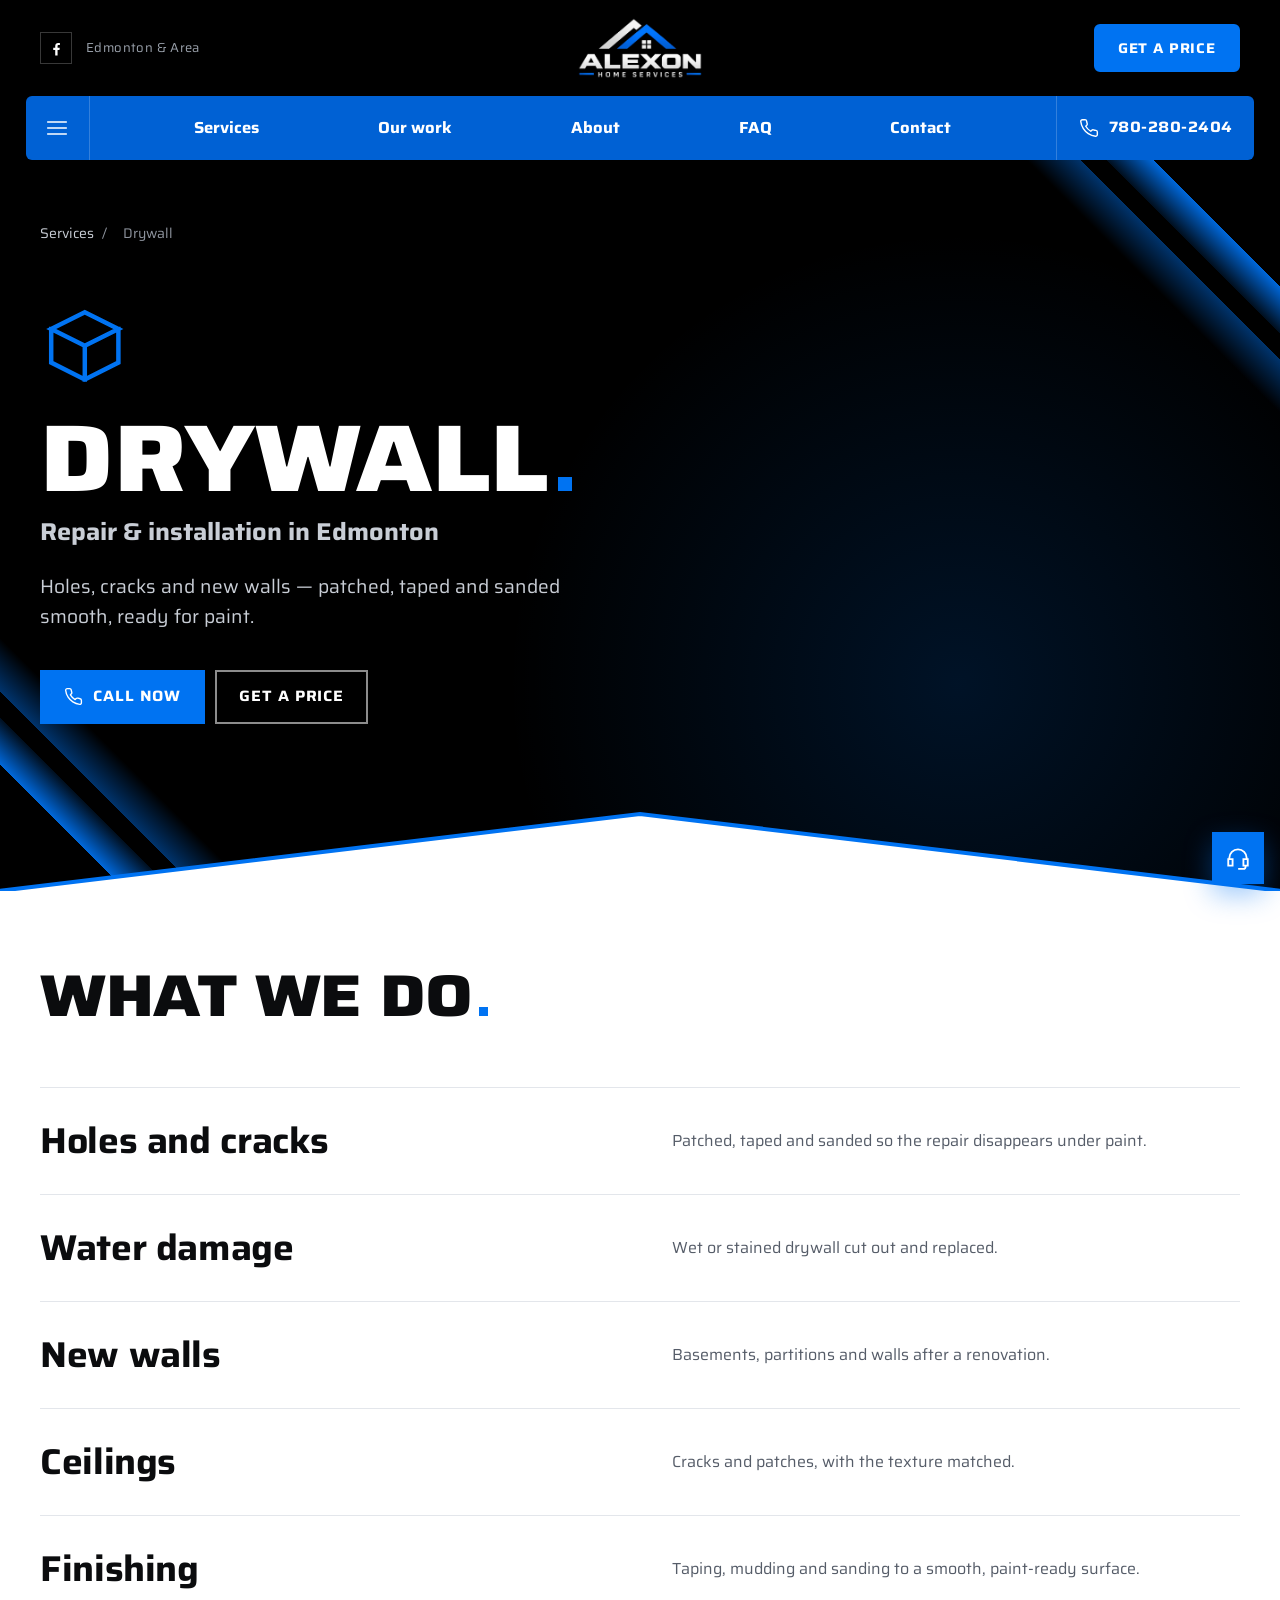
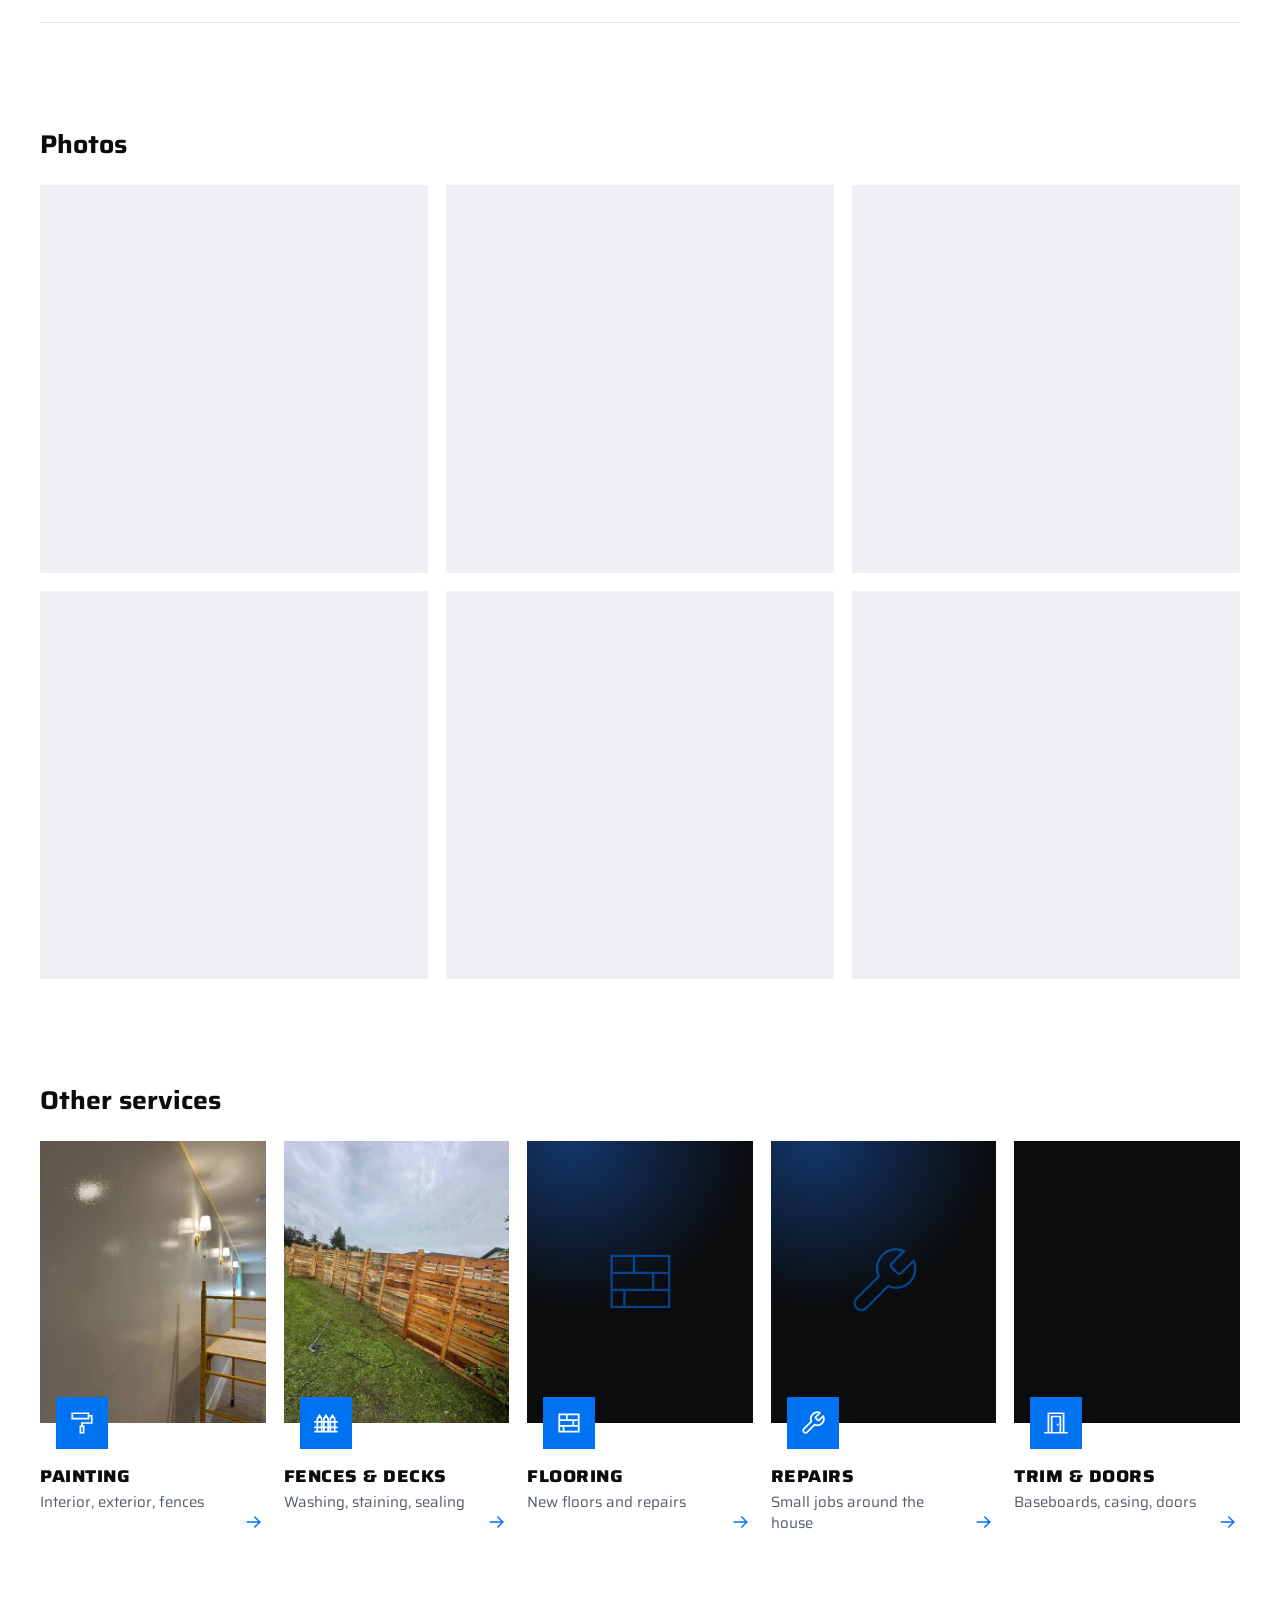
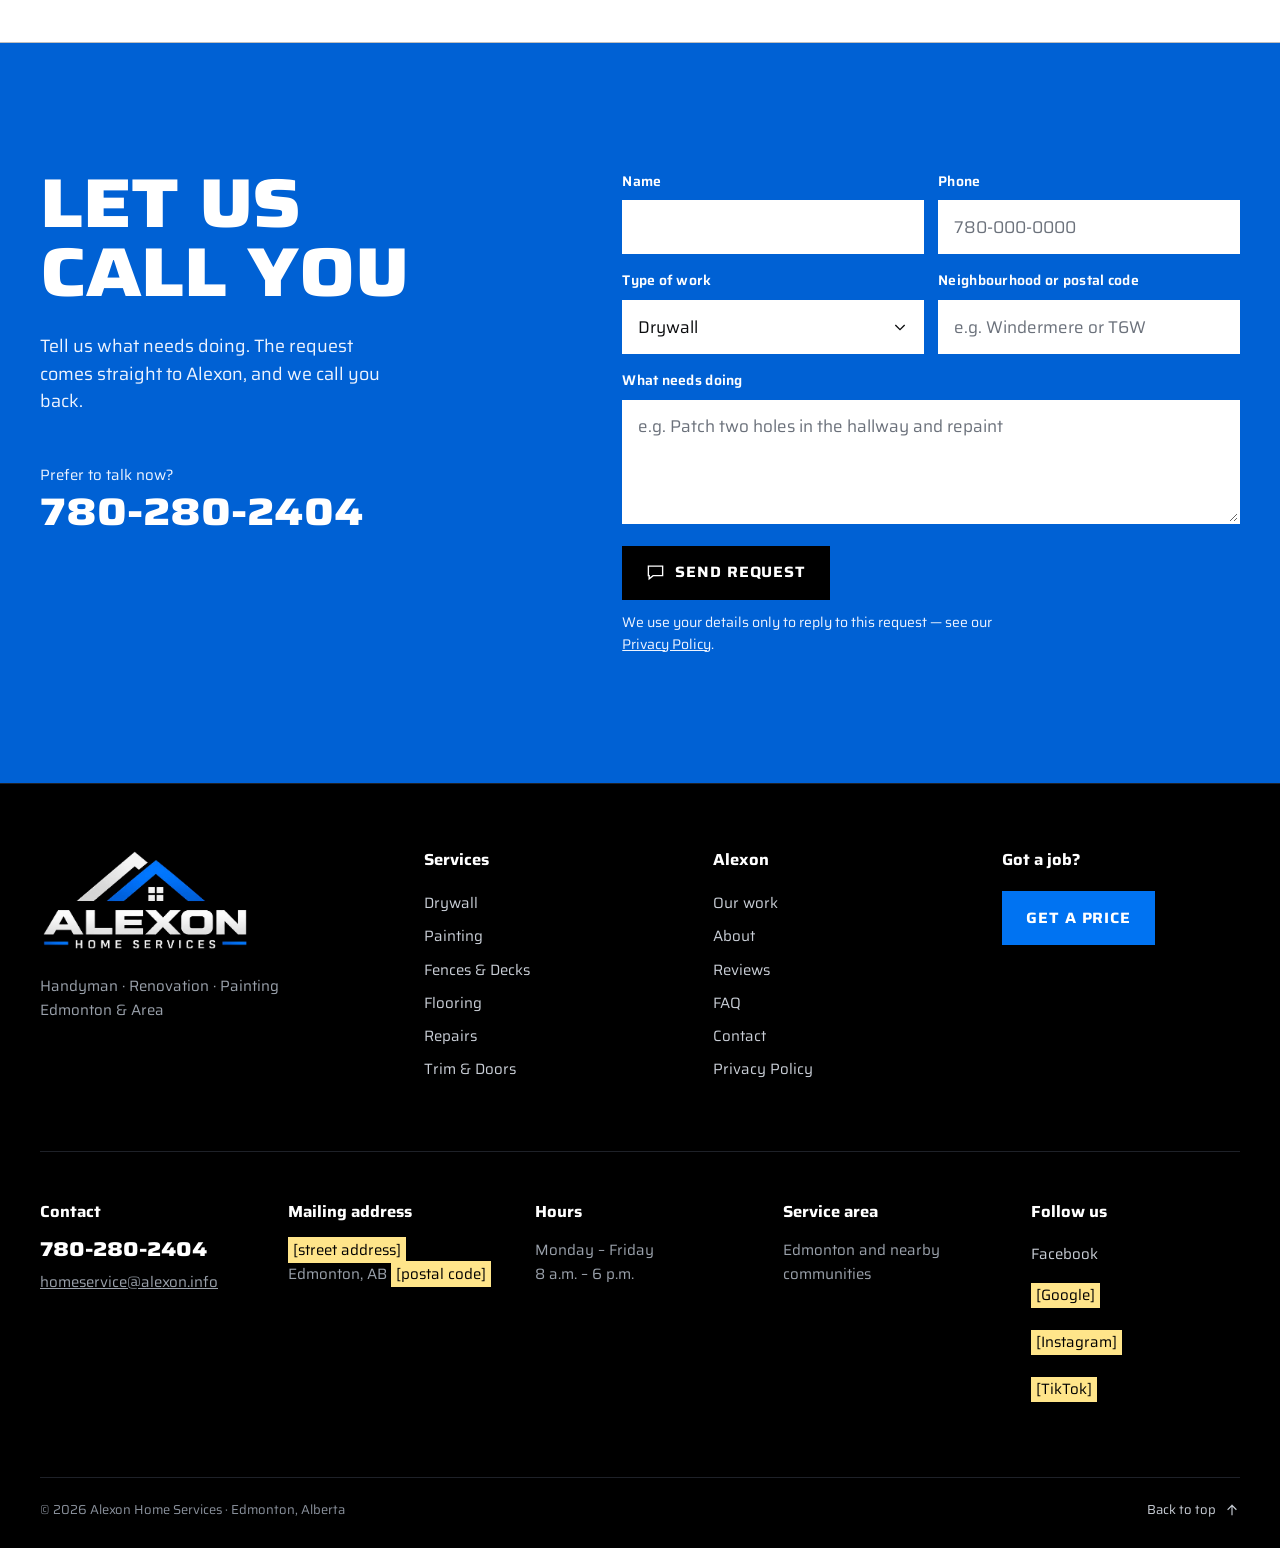
==== drywall.html @ 0f9ff82b "Form: no SMS prompt on computers after a failed send; a repeat from the same number counts as sent C" ====
<!doctype html>
<html lang="en-CA">
<head>
<meta charset="utf-8">
<meta name="viewport" content="width=device-width, initial-scale=1, viewport-fit=cover">
<title>Drywall Repair &amp; Installation in Edmonton — Alexon Home Services</title>
<meta name="description" content="Holes, cracks and new walls — patched, taped and sanded smooth, ready for paint. Edmonton and area. Call or text 780-280-2404.">
<meta name="theme-color" content="#000000">
<style>html{background:#000;color-scheme:dark}</style>
<meta property="og:type" content="website">
<meta property="og:title" content="Drywall Repair &amp; Installation in Edmonton">
<meta property="og:description" content="Holes, cracks and new walls — patched, taped and sanded smooth, ready for paint.">
<meta property="og:image" content="https://arikpromax.github.io/tubass/img/og.jpg">
<meta property="og:image:width" content="1200">
<meta property="og:image:height" content="630">
<meta property="og:image:alt" content="Alexon Home Services — Edmonton &amp; Area — 780-280-2404">
<meta property="og:url" content="https://arikpromax.github.io/tubass/drywall.html">
<link rel="canonical" href="https://arikpromax.github.io/tubass/drywall.html">
<meta property="og:site_name" content="Alexon Home Services">
<meta name="twitter:card" content="summary_large_image">
<link rel="icon" href="img/icon.png">
<link rel="apple-touch-icon" href="img/icon.png">
<link rel="preconnect" href="https://fonts.googleapis.com">
<link rel="preconnect" href="https://fonts.gstatic.com" crossorigin>
<link href="https://fonts.googleapis.com/css2?family=Saira:wdth,wght@100..125,400..800&display=swap" rel="stylesheet">
<link rel="stylesheet" href="style.css?v=42">
<script>(function(d){d.classList.add('js');/* lock 1% of screen height once, so in-app browser bars don't make the page jump */var w=0;function f(){if(innerWidth!==w||matchMedia('(hover:hover)').matches){w=innerWidth;d.style.setProperty('--vh1',innerHeight/100+'px')}}f();addEventListener('resize',f)})(document.documentElement)</script>
<script type="application/ld+json">[{"@context":"https://schema.org","@type":"Service","name":"Drywall Repair & Installation in Edmonton","serviceType":"Drywall","description":"Holes, cracks and new walls — patched, taped and sanded smooth, ready for paint.","url":"https://arikpromax.github.io/tubass/drywall.html","areaServed":{"@type":"City","name":"Edmonton"},"provider":{"@type":"HomeAndConstructionBusiness","@id":"https://arikpromax.github.io/tubass/#business","name":"Alexon Home Services","telephone":"+1-780-280-2404","url":"https://arikpromax.github.io/tubass/"}},{"@context":"https://schema.org","@type":"BreadcrumbList","itemListElement":[{"@type":"ListItem","position":1,"name":"Home","item":"https://arikpromax.github.io/tubass/"},{"@type":"ListItem","position":2,"name":"Drywall","item":"https://arikpromax.github.io/tubass/drywall.html"}]}]</script>
</head>
<body>
<a class="skip" href="#main">Skip to content</a>

<!-- icons; phone and wrench paths from Lucide (ISC licence) -->
<svg width="0" height="0" style="position:absolute" aria-hidden="true">
  <symbol id="i-phone" viewBox="0 0 24 24"><path stroke-linejoin="round" d="M22 16.92v3a2 2 0 0 1-2.18 2 19.79 19.79 0 0 1-8.63-3.07 19.5 19.5 0 0 1-6-6 19.79 19.79 0 0 1-3.07-8.67A2 2 0 0 1 4.11 2h3a2 2 0 0 1 2 1.72 12.84 12.84 0 0 0 .7 2.81 2 2 0 0 1-.45 2.11L8.09 9.91a16 16 0 0 0 6 6l1.27-1.27a2 2 0 0 1 2.11-.45 12.84 12.84 0 0 0 2.81.7A2 2 0 0 1 22 16.92z"/></symbol>
  <symbol id="i-text" viewBox="0 0 24 24"><path d="M3 4h18v12H9l-5 4v-4H3z"/></symbol>
  <symbol id="i-drywall" viewBox="0 0 24 24"><path d="M3 7.5 12 3l9 4.5-9 4.5z M3 7.5v9L12 21l9-4.5v-9 M12 12v9"/></symbol>
  <symbol id="i-roller" viewBox="0 0 24 24"><path d="M3 3h15v5H3z M18 5.5h3V12h-9v3 M10.5 15h3v6h-3z"/></symbol>
  <symbol id="i-floor" viewBox="0 0 24 24"><path d="M3 4h18v16H3z M3 9.33h18 M3 14.67h18 M10 4v5.33 M16 9.33v5.34 M7 14.67V20"/></symbol>
  <symbol id="i-wrench" viewBox="0 0 24 24"><path stroke-linejoin="round" d="M14.7 6.3a1 1 0 0 0 0 1.4l1.6 1.6a1 1 0 0 0 1.4 0l3.77-3.77a6 6 0 0 1-7.94 7.94l-6.91 6.91a2.12 2.12 0 0 1-3-3l6.91-6.91a6 6 0 0 1 7.94-7.94l-3.76 3.76z"/></symbol>
  <symbol id="i-door" viewBox="0 0 24 24"><path d="M2 21h20 M5 21V3h14v18 M8 21V6h8v15 M13.5 13.5h.01"/></symbol>
  <symbol id="i-arrow" viewBox="0 0 24 24"><path d="M4 12h15 M13 6l6 6-6 6"/></symbol>
  <symbol id="i-drag" viewBox="0 0 24 24"><path d="M9 7l-5 5 5 5 M15 7l5 5-5 5"/></symbol>
  <symbol id="i-close" viewBox="0 0 24 24"><path d="M5 5l14 14 M19 5 5 19"/></symbol>
  <symbol id="i-prev" viewBox="0 0 24 24"><path d="M15 5l-7 7 7 7"/></symbol>
  <symbol id="i-next" viewBox="0 0 24 24"><path d="M9 5l7 7-7 7"/></symbol>
  <symbol id="i-fence" viewBox="0 0 24 24"><path d="M4 20V8l2-3 2 3v12 M10 20V8l2-3 2 3v12 M16 20V8l2-3 2 3v12 M2 11h20 M2 16h20 M2 20h20"/></symbol>
  <symbol id="i-fb" viewBox="0 0 24 24"><path d="M13.5 22v-8h2.7l.4-3.2h-3.1V8.8c0-.9.3-1.6 1.6-1.6h1.7V4.4c-.3 0-1.3-.1-2.5-.1-2.5 0-4.1 1.5-4.1 4.2v2.3H7.4V14h2.8v8z"/></symbol>
  <symbol id="i-star" viewBox="0 0 24 24"><path d="M12 2.5l2.9 6.1 6.6.8-4.9 4.6 1.3 6.6L12 17.3l-5.9 3.3 1.3-6.6-4.9-4.6 6.6-.8z"/></symbol>
  <symbol id="i-google" viewBox="0 0 48 48"><path fill="#FFC107" d="M43.6 20.5H42V20H24v8h11.3C33.7 32.7 29.2 36 24 36c-6.6 0-12-5.4-12-12s5.4-12 12-12c3.1 0 5.8 1.2 7.9 3l5.7-5.7C34 6.1 29.3 4 24 4 12.9 4 4 12.9 4 24s8.9 20 20 20 20-8.9 20-20c0-1.3-.1-2.4-.4-3.5z"/><path fill="#FF3D00" d="M6.3 14.7l6.6 4.8C14.7 15.1 19 12 24 12c3.1 0 5.8 1.2 7.9 3l5.7-5.7C34 6.1 29.3 4 24 4 16.3 4 9.7 8.3 6.3 14.7z"/><path fill="#4CAF50" d="M24 44c5.2 0 9.9-2 13.4-5.2l-6.2-5.2C29.2 35.1 26.7 36 24 36c-5.2 0-9.6-3.3-11.3-7.9l-6.5 5C9.5 39.6 16.2 44 24 44z"/><path fill="#1976D2" d="M43.6 20.5H42V20H24v8h11.3c-.8 2.2-2.2 4.2-4.1 5.6l6.2 5.2C37 39.2 44 34 44 24c0-1.3-.1-2.4-.4-3.5z"/></symbol>
  <symbol id="i-photo" viewBox="0 0 24 24"><path d="M3 5h18v14H3z M3 16l5-5 4 4 3-3 6 6 M15.5 9.5h.01"/></symbol>
  <symbol id="i-user" viewBox="0 0 24 24"><path d="M12 12a4 4 0 1 0 0-8 4 4 0 0 0 0 8z M4 21v-1a6 6 0 0 1 6-6h4a6 6 0 0 1 6 6v1"/></symbol>
  <symbol id="i-check" viewBox="0 0 24 24"><path d="M4 12.5l5 5L20 6.5"/></symbol>
  <symbol id="i-pin" viewBox="0 0 24 24"><path d="M12 21s-7-6.2-7-11.5a7 7 0 0 1 14 0C19 14.8 12 21 12 21z M12 12a2.5 2.5 0 1 0 0-5 2.5 2.5 0 0 0 0 5z"/></symbol>
  <symbol id="i-clock" viewBox="0 0 24 24"><path d="M12 21a9 9 0 1 0 0-18 9 9 0 0 0 0 18z M12 7v5l3.5 2"/></symbol>
  <symbol id="i-mail" viewBox="0 0 24 24"><path d="M3 5h18v14H3z M3 6l9 7 9-7"/></symbol>
  <symbol id="i-menu" viewBox="0 0 24 24"><path d="M3 6h18 M3 12h18 M3 18h18"/></symbol>
  <symbol id="i-up" viewBox="0 0 24 24"><path d="M12 19V5 M6 11l6-6 6 6"/></symbol>
  <symbol id="i-help" viewBox="0 0 24 24"><path d="M4 13v-1a8 8 0 0 1 16 0v1 M3 13h4v6H3z M17 13h4v6h-4z M19 19v1a2 2 0 0 1-2 2h-4"/></symbol>
</svg>

<!-- header -->
<header class="hd">
  <div class="wrap hd__top">
    <div class="hd__side">
      <div class="social">
        <a class="social__a" data-link="facebook" data-show="facebook" href="https://www.facebook.com/share/1EPT72c4Zw/" target="_blank" rel="noopener" aria-label="Alexon on Facebook"><svg class="ic ic--fill"><use href="#i-fb"/></svg></a>
      </div>
      <span class="hd__where" data-txt="area">Edmonton &amp; Area</span>
    </div>
    <a class="hd__logo" href="index.html"><img src="img/logo.png" alt="Alexon Home Services" width="1122" height="554"></a>
    <div class="hd__side hd__side--end">
      <a class="btn btn--blue hd__cta" href="#contact">Get a price</a>
    </div>
  </div>
</header>
<nav class="bar" aria-label="Main">
  <button class="bar__burger" type="button" aria-label="Menu" aria-expanded="false" aria-controls="mnav"><svg class="ic"><use href="#i-menu"/></svg></button>
  <a class="bar__mark" href="index.html" aria-label="Alexon Home Services, back to top"><img src="img/logo.png" alt="" width="1122" height="554"></a>
  <div class="bar__links">
    <div class="dd">
      <a class="dd__top" href="index.html#services" aria-haspopup="true">Services</a>
      <div class="dd__panel">
        <div class="dd__grid" style="--cols:3">
          <a class="dd__item" href="drywall.html"><span class="dd__ic"><svg class="ic"><use href="#i-drywall"/></svg></span><span><b>Drywall</b><small>Patches, cracks, new walls</small></span></a>
          <a class="dd__item" href="painting.html"><span class="dd__ic"><svg class="ic"><use href="#i-roller"/></svg></span><span><b>Painting</b><small>Interior, exterior, fences</small></span></a>
          <a class="dd__item" href="fences-decks.html"><span class="dd__ic"><svg class="ic"><use href="#i-fence"/></svg></span><span><b>Fences &amp; Decks</b><small>Washing, staining, sealing</small></span></a>
          <a class="dd__item" href="flooring.html"><span class="dd__ic"><svg class="ic"><use href="#i-floor"/></svg></span><span><b>Flooring</b><small>New floors and repairs</small></span></a>
          <a class="dd__item" href="repairs.html"><span class="dd__ic"><svg class="ic"><use href="#i-wrench"/></svg></span><span><b>Repairs</b><small>Small jobs around the house</small></span></a>
          <a class="dd__item" href="trim-doors.html"><span class="dd__ic"><svg class="ic"><use href="#i-door"/></svg></span><span><b>Trim &amp; Doors</b><small>Baseboards, casing, doors</small></span></a>
        </div>
      </div>
    </div>
    <div class="dd">
      <a class="dd__top" href="index.html#work" aria-haspopup="true">Our work</a>
      <div class="dd__panel">
        <div class="dd__grid" style="--cols:3">
          <a class="dd__item" href="index.html#work"><span class="dd__ic"><svg class="ic"><use href="#i-drag"/></svg></span><span><b>Before &amp; After</b><small>Fence staining, pool deck sealing</small></span></a>
          <a class="dd__item" href="index.html#best"><span class="dd__ic"><svg class="ic"><use href="#i-photo"/></svg></span><span><b>What we do best</b><small>Photos of recent jobs</small></span></a>
          <a class="dd__item" href="index.html#reviews"><span class="dd__ic"><svg class="ic"><use href="#i-star"/></svg></span><span><b>Reviews</b><small>What customers say on Google</small></span></a>
        </div>
      </div>
    </div>
    <div class="dd">
      <a class="dd__top" href="index.html#about" aria-haspopup="true">About</a>
      <div class="dd__panel">
        <div class="dd__grid" style="--cols:3">
          <a class="dd__item" href="index.html#about"><span class="dd__ic"><svg class="ic"><use href="#i-user"/></svg></span><span><b>About Alexon</b><small>Who we are</small></span></a>
          <a class="dd__item" href="index.html#why"><span class="dd__ic"><svg class="ic"><use href="#i-check"/></svg></span><span><b>Why Alexon</b><small>How we work</small></span></a>
          <a class="dd__item" href="index.html#area"><span class="dd__ic"><svg class="ic"><use href="#i-pin"/></svg></span><span><b>Where we work</b><small data-txt="area">Edmonton &amp; Area</small></span></a>
        </div>
      </div>
    </div>
    <a href="index.html#faq">FAQ</a>
    <div class="dd">
      <a class="dd__top" href="#contact" aria-haspopup="true">Contact</a>
      <div class="dd__panel">
        <div class="dd__grid" style="--cols:3">
          <a class="dd__item" href="tel:+17802802404"><span class="dd__ic"><svg class="ic"><use href="#i-phone"/></svg></span><span><b>Call</b><small><span data-txt="phone">780-280-2404</span></small></span></a>
          <a class="dd__item" href="sms:+17802802404"><span class="dd__ic"><svg class="ic"><use href="#i-text"/></svg></span><span><b>Send a text</b><small>Photos of the job are welcome</small></span></a>
          <a class="dd__item" data-mail="email" data-mail-keep data-show="email" href="mailto:homeservice@alexon.info"><span class="dd__ic"><svg class="ic"><use href="#i-mail"/></svg></span><span><b>Email</b><small data-txt="email">homeservice@alexon.info</small></span></a>
          <a class="dd__item" href="#contact"><span class="dd__ic"><svg class="ic"><use href="#i-arrow"/></svg></span><span><b>Get a price</b><small>A short form, we call you back</small></span></a>
          <a class="dd__item" data-link="facebook" data-show="facebook" href="https://www.facebook.com/share/1EPT72c4Zw/" target="_blank" rel="noopener"><span class="dd__ic"><svg class="ic ic--fill"><use href="#i-fb"/></svg></span><span><b>Facebook</b><small>Alexon on Facebook</small></span></a>
          <div class="dd__item dd__item--info"><span class="dd__ic"><svg class="ic"><use href="#i-clock"/></svg></span><span><b>Hours</b><small data-txt="hours">Monday – Friday<br>8 a.m. – 6 p.m.</small></span></div>
        </div>
      </div>
    </div>
  </div>
  <a class="bar__tel" href="tel:+17802802404" aria-label="Call 780-280-2404"><svg class="ic"><use href="#i-phone"/></svg><span><span data-txt="phone">780-280-2404</span></span></a>
</nav>
  <div class="mnav" id="mnav" hidden>
    <div class="mnav__top">
      <a class="mnav__logo" href="index.html"><img src="img/logo.png" alt="Alexon Home Services" width="1122" height="554"></a>
      <button class="mnav__close" type="button" aria-label="Close menu"><svg class="ic"><use href="#i-close"/></svg></button>
    </div>
    <nav class="mnav__main" aria-label="Menu">
      <a href="index.html#services">Services</a>
      <a href="index.html#work">Our work</a>
      <a href="index.html#about">About</a>
      <a href="#contact">Contact</a>
    </nav>
    <div class="mnav__svc">
      <a href="drywall.html">Drywall</a>
      <a href="painting.html">Painting</a>
      <a href="fences-decks.html">Fences &amp; Decks</a>
      <a href="flooring.html">Flooring</a>
      <a href="repairs.html">Repairs</a>
      <a href="trim-doors.html">Trim &amp; Doors</a>
    </div>
    <div class="social mnav__social">
      <a class="social__a" data-link="facebook" data-show="facebook" href="https://www.facebook.com/share/1EPT72c4Zw/" target="_blank" rel="noopener" aria-label="Alexon on Facebook"><svg class="ic ic--fill"><use href="#i-fb"/></svg></a>
    </div>
    <div class="mnav__foot">
      <a class="btn btn--blue" href="tel:+17802802404"><svg class="ic"><use href="#i-phone"/></svg>Call <span data-txt="phone">780-280-2404</span></a>
      <a class="btn btn--line" href="sms:+17802802404"><svg class="ic"><use href="#i-text"/></svg>Send a text</a>
    </div>
  </div>
<!-- /header -->

<main id="main" data-svc-page="drywall">

  <section class="sv-hero">
    <div class="hero__fx" aria-hidden="true"></div>
    <div class="wrap sv-hero__in">
      <p class="crumbs"><a href="index.html#services">Services</a><span aria-hidden="true">/</span><span data-svc-name>Drywall</span></p>
      <svg class="ic sv-hero__ic" aria-hidden="true"><use href="#i-drywall"/></svg>
      <h1 class="x sv-hero__h rvh"><span class="ln"><span data-svc-name>Drywall</span></span><span class="sv-hero__sub" data-svc-sub>Repair &amp; installation in Edmonton</span></h1>
      <p class="sv-hero__lead rv" style="--d:2" data-svc-lead>Holes, cracks and new walls — patched, taped and sanded smooth, ready for paint.</p>
      <div class="sv-hero__btns rv" style="--d:3">
        <a class="btn btn--blue" href="tel:+17802802404"><svg class="ic"><use href="#i-phone"/></svg>Call now</a>
        <a class="btn btn--line" href="#contact">Get a price</a>
      </div>
    </div>
    <svg class="hero__roof" viewBox="0 0 1000 100" preserveAspectRatio="none" aria-hidden="true"><polyline points="0,100 500,0 1000,100" vector-effect="non-scaling-stroke"/></svg>
  </section>

  <section class="svc" id="what">
    <div class="wrap">
      <h2 class="x sec__h rvh"><span class="ln"><span>What we do</span></span></h2>
      <ul class="rows rows--light" data-list="svc-rows">
        <li class="rows__item rv"><h3 class="rows__t">Holes and cracks</h3><p class="rows__d">Patched, taped and sanded so the repair disappears under paint.</p></li>
        <li class="rows__item rv" style="--d:1"><h3 class="rows__t">Water damage</h3><p class="rows__d">Wet or stained drywall cut out and replaced.</p></li>
        <li class="rows__item rv" style="--d:2"><h3 class="rows__t">New walls</h3><p class="rows__d">Basements, partitions and walls after a renovation.</p></li>
        <li class="rows__item rv" style="--d:3"><h3 class="rows__t">Ceilings</h3><p class="rows__d">Cracks and patches, with the texture matched.</p></li>
        <li class="rows__item rv" style="--d:4"><h3 class="rows__t">Finishing</h3><p class="rows__d">Taping, mudding and sanding to a smooth, paint-ready surface.</p></li>
      </ul>

      <h2 class="sv-other">Photos</h2>
      <!-- photo slots: put <img src="img/..." alt="..."> inside a figure -->
      <div class="shots" data-list="svc-photos">
        <figure class="shot"></figure>
        <figure class="shot"></figure>
        <figure class="shot"></figure>
        <figure class="shot"></figure>
        <figure class="shot"></figure>
        <figure class="shot"></figure>
      </div>

      <h2 class="sv-other">Other services</h2>
      <ul class="svc__list svc__list--4">
        <li class="rv" style="--d:0"><a class="svc__item" href="painting.html"><span class="svc__ph"><img src="img/hallway.webp" alt="" width="960" height="1280" loading="lazy" decoding="async" style="object-position:50% 50%"></span><span class="svc__badge"><svg class="ic"><use href="#i-roller"/></svg></span><span class="svc__name">Painting</span><span class="svc__note">Interior, exterior, fences</span><svg class="ic svc__go"><use href="#i-arrow"/></svg></a></li>
        <li class="rv" style="--d:1"><a class="svc__item" href="fences-decks.html"><span class="svc__ph"><img src="img/fence-wash.webp" alt="" width="960" height="1280" loading="lazy" decoding="async" style="object-position:60% 60%"></span><span class="svc__badge"><svg class="ic"><use href="#i-fence"/></svg></span><span class="svc__name">Fences &amp; Decks</span><span class="svc__note">Washing, staining, sealing</span><svg class="ic svc__go"><use href="#i-arrow"/></svg></a></li>
        <li class="rv" style="--d:2"><a class="svc__item" href="flooring.html"><span class="svc__ph svc__ph--icon"><svg class="ic"><use href="#i-floor"/></svg></span><span class="svc__badge"><svg class="ic"><use href="#i-floor"/></svg></span><span class="svc__name">Flooring</span><span class="svc__note">New floors and repairs</span><svg class="ic svc__go"><use href="#i-arrow"/></svg></a></li>
        <li class="rv" style="--d:3"><a class="svc__item" href="repairs.html"><span class="svc__ph svc__ph--icon"><svg class="ic"><use href="#i-wrench"/></svg></span><span class="svc__badge"><svg class="ic"><use href="#i-wrench"/></svg></span><span class="svc__name">Repairs</span><span class="svc__note">Small jobs around the house</span><svg class="ic svc__go"><use href="#i-arrow"/></svg></a></li>
        <li class="rv" style="--d:4"><a class="svc__item" href="trim-doors.html"><span class="svc__ph"><img src="img/ceiling.jpg" alt="" width="960" height="1280" loading="lazy" decoding="async" style="object-position:30% 100%"></span><span class="svc__badge"><svg class="ic"><use href="#i-door"/></svg></span><span class="svc__name">Trim &amp; Doors</span><span class="svc__note">Baseboards, casing, doors</span><svg class="ic svc__go"><use href="#i-arrow"/></svg></a></li>
      </ul>
    </div>
  </section>

  <section class="contact" id="contact">
    <div class="wrap contact__grid">
      <div>
        <h2 data-head="h_contact" class="x contact__h rvh"><span class="ln"><span>Let us</span></span><span class="ln" style="--i:1"><span>call you</span></span></h2>
        <p class="contact__lead rv" style="--d:2" data-txt="contact_lead">Tell us what needs doing. The request comes straight to Alexon, and we call you back.</p>
        <p class="contact__or rv" style="--d:3">Prefer to talk now?<a href="tel:+17802802404"><span data-txt="phone">780-280-2404</span></a></p>
      </div>

      <form class="form rv" id="quote" style="--d:2">
        <div class="field">
          <label for="f-who">Name</label>
          <input id="f-who" name="who" autocomplete="name" required>
        </div>
        <div class="field">
          <label for="f-phone">Phone</label>
          <input id="f-phone" name="phone" type="tel" inputmode="tel" autocomplete="tel" placeholder="780-000-0000" required>
        </div>
        <div class="field">
          <label for="f-service">Type of work</label>
          <select id="f-service" name="service">
            <option value="">Choose…</option>
            <option data-svc="drywall" selected value="Drywall">Drywall</option>
            <option data-svc="painting" value="Painting">Painting</option>
            <option data-svc="flooring" value="Flooring">Flooring</option>
            <option data-svc="repairs" value="Repairs">Repairs</option>
            <option data-svc="trim-doors" value="Trim &amp; Doors">Trim &amp; Doors</option>
            <option data-svc="fences-decks" value="Fences &amp; Decks">Fences &amp; Decks</option>
            <option value="Full renovation">Full renovation</option>
            <option value="Other / not sure">Other / not sure</option>
          </select>
        </div>
        <div class="field">
          <label for="f-area">Neighbourhood or postal code</label>
          <input id="f-area" name="area" placeholder="e.g. Windermere or T6W">
        </div>
        <div class="field field--wide">
          <label for="f-details">What needs doing</label>
          <textarea id="f-details" name="details" rows="4" placeholder="e.g. Patch two holes in the hallway and repaint"></textarea>
        </div>
        <!-- bots fill every field; people never see this one -->
        <div class="form__hp" aria-hidden="true"><label>Leave this empty <input name="website" tabindex="-1" autocomplete="off"></label></div>
        <div class="form__send">
          <button class="btn btn--black" type="submit"><svg class="ic"><use href="#i-text"/></svg><span class="form__btn">Send request</span></button>
          <p class="form__note">We use your details only to reply to this request — see our <a href="privacy.html">Privacy Policy</a>.</p>
        </div>
        <p class="form__ok" role="status" hidden><b>Thank you!</b> Your request is with Alexon — we’ll call you back soon.</p>
        <p class="form__done" role="alert" hidden>Couldn’t send it right now. Please call or text <a href="tel:+17802802404"><span data-txt="phone">780-280-2404</span></a>.</p>
      </form>
    </div>
  </section>

</main>

<footer class="foot">
  <div class="wrap">
    <div class="foot__top">
      <div class="foot__brand">
        <a class="foot__logo" href="index.html"><img src="img/logo.png" alt="Alexon Home Services" width="1122" height="554" loading="lazy"></a>
        <p class="foot__tag"><span data-tagline>Handyman · Renovation · Painting</span><br><span data-txt="area">Edmonton &amp; Area</span></p>
      </div>
      <nav class="foot__col foot__links" aria-label="Services">
        <p class="foot__h">Services</p>
        <a href="drywall.html">Drywall</a>
        <a href="painting.html">Painting</a>
        <a href="fences-decks.html">Fences &amp; Decks</a>
        <a href="flooring.html">Flooring</a>
        <a href="repairs.html">Repairs</a>
        <a href="trim-doors.html">Trim &amp; Doors</a>
      </nav>
      <nav class="foot__col foot__links" aria-label="Company">
        <p class="foot__h">Alexon</p>
        <a href="index.html#work">Our work</a>
        <a href="index.html#about">About</a>
        <a href="index.html#reviews">Reviews</a>
        <a href="index.html#faq">FAQ</a>
        <a href="#contact">Contact</a>
        <a href="privacy.html">Privacy Policy</a>
      </nav>
      <div class="foot__col foot__ask">
        <p class="foot__h">Got a job?</p>
        <a class="btn btn--blue foot__cta" href="#contact">Get a price</a>
      </div>
    </div>
    <!-- yellow [ ] = still to fill in: email, mailing address, hours, other social pages -->
    <div class="foot__info">
      <div class="foot__col">
        <p class="foot__h">Contact</p>
        <a class="foot__tel" href="tel:+17802802404"><span data-txt="phone">780-280-2404</span></a>
        <p data-show="email"><a data-mail="email" href="mailto:homeservice@alexon.info">homeservice@alexon.info</a></p>
      </div>
      <div class="foot__col" data-show="address">
        <p class="foot__h">Mailing address</p>
        <p data-txt="address"><span class="stub">[street address]</span><br>Edmonton, AB <span class="stub">[postal code]</span></p>
      </div>
      <div class="foot__col">
        <p class="foot__h">Hours</p>
        <p data-txt="hours">Monday – Friday<br>8 a.m. – 6 p.m.</p>
      </div>
      <div class="foot__col">
        <p class="foot__h">Service area</p>
        <p data-txt="area_note">Edmonton and nearby communities</p>
      </div>
      <div class="foot__col foot__links">
        <p class="foot__h">Follow us</p>
        <a data-link="facebook" data-show="facebook" href="https://www.facebook.com/share/1EPT72c4Zw/" target="_blank" rel="noopener">Facebook</a>
        <a data-link="google" data-show="google" data-label="Google" href="#" target="_blank" rel="noopener"><span class="stub">[Google]</span></a>
        <a data-link="instagram" data-show="instagram" data-label="Instagram" href="#" target="_blank" rel="noopener"><span class="stub">[Instagram]</span></a>
        <a data-link="tiktok" data-show="tiktok" data-label="TikTok" href="#" target="_blank" rel="noopener"><span class="stub">[TikTok]</span></a>
      </div>
    </div>
    <div class="foot__bottom">
      <p class="foot__copy">© 2026 Alexon Home Services · Edmonton, Alberta<a class="foot__cc" href="#" data-cookies hidden>Cookie settings</a></p>
      <a class="foot__up" href="#">Back to top<svg class="ic"><use href="#i-up"/></svg></a>
    </div>
  </div>
  <!-- support button: opens an email to Alexon (the address follows the Email field in the admin) -->
  <a class="help" href="mailto:homeservice@alexon.info" data-mail="email" data-mail-keep data-show="email" aria-label="Support: email Alexon"><svg class="ic"><use href="#i-help"/></svg></a>
  <!-- quick "Get a price" button: shows up after the first screen, hides near the form, the footer and in the menu -->
  <a class="quick is-hidden" href="#contact"><svg class="ic"><use href="#i-text"/></svg>Get a price</a>
</footer>

<dialog class="lb" id="lb" aria-label="Photo">
  <figure class="lb__fig"><img class="lb__img" src="data:," alt=""><figcaption class="lb__cap"></figcaption></figure>
  <button class="lb__btn lb__close" type="button" aria-label="Close"><svg class="ic"><use href="#i-close"/></svg></button>
  <button class="lb__btn lb__prev" type="button" aria-label="Previous photo"><svg class="ic"><use href="#i-prev"/></svg></button>
  <button class="lb__btn lb__next" type="button" aria-label="Next photo"><svg class="ic"><use href="#i-next"/></svg></button>
</dialog>

<script src="platform.js?v=42"></script>
<script src="script.js?v=42"></script>
</body>
</html>
---- style.css ----
@view-transition { navigation: auto; }   /* smooth fade between the home page and service pages */

:root {
  --blue: #0073F2;        /* from the logo */
  --blue-deep: #0061D4;   /* blue panels with white text */
  --ink: #0B0C0E;
  --muted: #8E949E;
  --muted-ink: #555C68;
  --line: #E3E6EB;
  --line-dark: #1E2128;
  --rise: clamp(34px, 6vw, 96px);   /* height of the roof line between hero and services */
  --gut: clamp(16px, 4vw, 40px);
  --hd: 96px;     /* logo row */
  --bar: 64px;    /* menu bar */
  --top: 76px;    /* space the floating bar takes at the top when stuck */
}

*, *::before, *::after { box-sizing: border-box; margin: 0; padding: 0; border-radius: 0; }
html { scroll-behavior: smooth; scroll-padding-top: calc(var(--top) + 8px); -webkit-text-size-adjust: 100%; }
body {
  background: #000; color: #fff;
  font-family: 'Saira', system-ui, -apple-system, 'Segoe UI', sans-serif;
  font-size: 17px; line-height: 1.55;
  -webkit-font-smoothing: antialiased;
  overflow-x: clip;   /* nothing may push the page wider than the screen (keeps sticky working, unlike hidden) */
}
img, svg { display: block; max-width: 100%; }
a { color: inherit; }
ul { list-style: none; }
button, input, select, textarea { font: inherit; color: inherit; }
:focus-visible { outline: 3px solid var(--blue); outline-offset: 3px; }
.sr { position: absolute !important; width: 1px; height: 1px; overflow: hidden; clip-path: inset(50%); white-space: nowrap; }

.wrap { width: 100%; max-width: 1320px; margin: 0 auto; padding: 0 var(--gut); }
.ic { width: 20px; height: 20px; flex: none; fill: none; stroke: currentColor; stroke-width: 1.7; stroke-linecap: square; stroke-linejoin: miter; }
.x { font-weight: 800; font-stretch: 125%; text-transform: uppercase; line-height: .94; letter-spacing: -.005em; overflow-wrap: anywhere; hyphens: auto; }   /* long words (e.g. after page translation) wrap instead of widening the page */

/* appear on scroll: blocks rise, heading lines slide up out of a mask */
.ln { display: block; overflow: hidden; padding: .06em 0; margin: -.06em 0; }
.ln > span { display: inline-block; }
@media (prefers-reduced-motion: no-preference) {
  .js .rv { opacity: 0; transform: translateY(32px); transition: opacity .9s cubic-bezier(.2,.7,.2,1), transform .9s cubic-bezier(.2,.7,.2,1); transition-delay: calc(var(--d, 0) * 90ms); }
  .js .rv.in { opacity: 1; transform: none; }
  .js .rvh .ln > span { transform: translateY(110%); transition: transform 1s cubic-bezier(.2,.7,.2,1); transition-delay: calc(var(--i, 0) * 90ms); }
  .js .rvh.in .ln > span { transform: none; }
}

/* buttons — square, like the logo */
.btn {
  display: inline-flex; align-items: center; justify-content: center; gap: 10px;
  min-height: 54px; padding: 0 22px;
  border: 2px solid transparent; background: none;
  font-weight: 700; font-stretch: 112%; font-size: 15px; letter-spacing: .06em; text-transform: uppercase;
  text-decoration: none; line-height: 1; white-space: nowrap; cursor: pointer;
  transition: background-color .2s, color .2s, border-color .2s;
}
.btn .ic { width: 19px; height: 19px; }
.btn--blue { background: var(--blue); border-color: var(--blue); color: #fff; }
.btn--line { border-color: rgba(255,255,255,.55); color: #fff; }
.btn--black { background: #000; border-color: #000; color: #fff; }
@media (hover: hover) {
  .btn--blue:hover, .btn--line:hover, .btn--black:hover { background: #fff; border-color: #fff; color: #000; }
}

.social { display: flex; gap: 6px; }
.social__a { display: grid; place-items: center; width: 32px; height: 32px; border: 1px solid rgba(255,255,255,.22); color: #fff; transition: background-color .2s, border-color .2s; }
.social__a:hover { background: var(--blue); border-color: var(--blue); }
.social__a .ic { width: 17px; height: 17px; }
.ic--fill { fill: currentColor; stroke: none; }
.foot__social { margin-top: 22px; }
.foot__social .social__a, .mnav__social .social__a { width: 40px; height: 40px; }
.foot__social .social__a .ic, .mnav__social .social__a .ic { width: 20px; height: 20px; }
.mnav__social { margin-top: 28px; }

/* header: logo row, then a floating menu bar that stays on top */
.hd { background: #000; }
.hd__top { display: grid; grid-template-columns: minmax(0, 1fr) auto minmax(0, 1fr); align-items: center; gap: 16px; height: var(--hd); }
.hd__side { display: flex; align-items: center; gap: 14px; }
.hd__side--end { justify-content: flex-end; }
.hd__where { font-size: 13px; letter-spacing: .03em; color: #9AA1AB; }
.hd__logo img { width: auto; height: 62px; }
.hd--home .hd__logo { visibility: hidden; }   /* the big logo sits right below on the home page */
.hd__cta { min-height: 48px; padding: 0 22px; font-size: 14px; border-radius: 6px; }   /* slightly rounded, like the sample */

.bar { position: sticky; top: 12px; z-index: 50; border-radius: 6px; display: flex; align-items: stretch; height: var(--bar); margin: 0 clamp(12px, 2vw, 30px); background: var(--blue-deep); color: #fff; transition: box-shadow .3s; }
.bar.is-on { box-shadow: 0 14px 34px rgba(0,0,0,.35); }
.bar :focus-visible { outline-color: #fff; outline-offset: -4px; }
.bar__burger { border-radius: 6px 0 0 6px; flex: none; width: var(--bar); display: grid; place-items: center; border: 0; border-right: 1px solid rgba(255,255,255,.2); background: none; color: #fff; cursor: pointer; transition: background-color .2s; }
.bar__burger .ic { width: 24px; height: 24px; }
.bar__mark { display: flex; align-items: center; width: 0; overflow: hidden; opacity: 0; visibility: hidden; transition: width .35s, opacity .35s, visibility 0s .35s; }
.bar.is-on .bar__mark { width: 120px; padding-left: 18px; opacity: 1; visibility: visible; transition: width .35s, opacity .35s; }
.bar__mark img { width: auto; height: 40px; filter: brightness(0) invert(1); }   /* all-white logo on the blue bar */
.bar__links { flex: 1; display: flex; align-items: stretch; justify-content: space-evenly; }
.bar__links > a, .dd__top { display: flex; align-items: center; padding: 0 14px; color: #fff; text-decoration: none; font-weight: 700; font-stretch: 108%; font-size: 16px; transition: background-color .2s; }
.bar__tel { border-radius: 0 6px 6px 0; flex: none; display: flex; align-items: center; gap: 10px; padding: 0 22px; border-left: 1px solid rgba(255,255,255,.2); color: #fff; text-decoration: none; font-weight: 700; font-stretch: 112%; font-size: 15px; letter-spacing: .03em; transition: background-color .2s; }
.bar__tel .ic { width: 20px; height: 20px; }
@media (hover: hover) {
  .bar__burger:hover, .bar__links > a:hover, .dd:hover > .dd__top, .bar__tel:hover { background: rgba(255,255,255,.12); }
}


/* phone menu: full screen, its own logo + close row */
.mnav { position: fixed; inset: 0; z-index: 100; display: flex; flex-direction: column; overflow-y: auto; padding: 0 var(--gut) max(24px, env(safe-area-inset-bottom)); background: #000; }
.mnav[hidden] { display: none; }
.mnav.is-open { animation: mnavIn .35s cubic-bezier(.2,.7,.2,1) both; }
@keyframes mnavIn { from { opacity: 0; transform: translateY(-12px); } to { opacity: 1; transform: none; } }
html.menu-open { overflow: hidden; }
html.menu-open .help { display: none; }
.mnav__top { display: flex; flex: none; align-items: center; justify-content: space-between; height: var(--top); border-bottom: 1px solid var(--line-dark); }
.mnav__logo img { width: auto; height: 40px; }
.mnav__close { width: 44px; height: 44px; display: grid; place-items: center; border: 1px solid rgba(255,255,255,.3); background: none; color: #fff; cursor: pointer; }
.mnav__close .ic { width: 22px; height: 22px; }
.mnav__main { display: flex; flex-direction: column; margin-top: 20px; }
.mnav__main a { display: flex; align-items: center; justify-content: space-between; padding: 16px 0; border-bottom: 1px solid var(--line-dark); color: #fff; text-decoration: none; font-weight: 800; font-stretch: 125%; font-size: clamp(26px, 8vw, 40px); line-height: 1.1; text-transform: uppercase; }
.mnav__main a::after { content: ""; flex: none; width: .22em; height: .22em; background: var(--blue); }
.mnav__svc { display: flex; flex-wrap: wrap; gap: 10px 20px; margin-top: 24px; }
.mnav__svc a { color: #C9CED6; text-decoration: none; font-size: 16px; }
.mnav__foot { display: grid; gap: 10px; margin-top: auto; padding-top: 32px; }

/* dropdown panels under the menu bar (computers with a mouse; keyboard via focus) */
.dd { display: flex; }
.dd__panel {
  position: absolute; left: 0; right: 0; top: 100%;
  padding: clamp(22px, 2.4vw, 32px) clamp(20px, 3vw, 48px);
  background: #fff; color: var(--ink); border-radius: 0 0 6px 6px;
  box-shadow: 0 26px 50px rgba(0,0,0,.3);
  opacity: 0; visibility: hidden; transform: translateY(-6px);
  transition: opacity .18s, transform .18s, visibility 0s .18s;
}
@media (hover: hover) {
  .dd:not(.is-closed):hover .dd__panel { opacity: 1; visibility: visible; transform: none; transition: opacity .18s, transform .18s, visibility 0s; }
  .bar:has(.dd:not(.is-closed):hover) { border-bottom-left-radius: 0; border-bottom-right-radius: 0; }
}
.dd:has(:focus-visible) .dd__panel { opacity: 1; visibility: visible; transform: none; transition: none; }
.dd__grid { display: grid; grid-template-columns: repeat(var(--cols, 3), minmax(0, 1fr)); gap: 8px clamp(16px, 2vw, 32px); max-width: 1180px; margin: 0 auto; }
.dd__item { display: flex; align-items: center; gap: 16px; padding: 10px; color: var(--ink); text-decoration: none; transition: background-color .2s; }
.dd__item:hover { background: #F2F4F7; }
.dd__item--info:hover { background: none; }
.dd__item--info:hover b { color: inherit; }
.dd__item:focus-visible { outline-color: var(--blue); outline-offset: 0; }
.dd__ic { flex: none; width: 52px; height: 52px; display: grid; place-items: center; background: var(--blue); color: #fff; }
.dd__ic .ic { width: 26px; height: 26px; }
.dd__item b { display: block; font-weight: 700; font-stretch: 108%; font-size: 17px; line-height: 1.25; transition: color .2s; }
.dd__item small { display: block; margin-top: 2px; font-size: 14px; color: var(--muted-ink); }
.dd__item:hover b { color: var(--blue); }

/* 1 — logo */
.hero {
  position: relative; overflow: hidden; background: #000;
  min-height: calc(var(--vh1, 1svh) * 100 - var(--hd) - var(--top));
  display: grid; place-items: center;
  padding: clamp(40px, var(--vh1, 1vh) * 7, 80px) var(--gut) calc(var(--rise) + clamp(48px, var(--vh1, 1vh) * 8, 96px));
}
.hero::before { content: ""; position: absolute; left: 50%; top: 46%; width: min(1200px, 130vw); aspect-ratio: 2 / 1; transform: translate(-50%, -50%); background: radial-gradient(closest-side, rgba(0,115,242,.17), rgba(0,115,242,0)); pointer-events: none; }
.hero__in { position: relative; text-align: center; }
@supports (animation-timeline: scroll()) {
  @media (prefers-reduced-motion: no-preference) and (hover: hover) {
    .hero__in { animation: heroOut linear both; animation-timeline: scroll(root); animation-range: 0 80vh; }
  }
}
@keyframes heroOut { to { opacity: .15; transform: translateY(14vh) scale(.92); } }
.hero__logo { width: min(880px, 90vw); height: auto; margin: 0 auto; animation: rise 1.1s cubic-bezier(.2,.7,.2,1) .1s both; }
.hero__area {
  display: flex; align-items: center; justify-content: center; gap: clamp(12px, 2vw, 20px);
  margin-top: clamp(14px, 2.4vw, 28px);
  color: var(--blue); font-weight: 700; font-stretch: 125%; font-size: clamp(12px, 1.25vw, 17px);
  letter-spacing: .24em; text-transform: uppercase;
  animation: rise 1.1s cubic-bezier(.2,.7,.2,1) .35s both;
}
.hero__area span { margin-right: -.24em; }
.hero__area::before, .hero__area::after { content: ""; width: clamp(28px, 6vw, 90px); height: 2px; background: currentColor; }
/* blue diagonal light bars in the corners, as on the flyer */
.hero__fx {
  --m: max(1vw, var(--vh1, 1vh));
  --c: calc(var(--m) * 7);
  position: absolute; inset: 0; pointer-events: none;
  background:
    linear-gradient(225deg, transparent var(--c), rgba(0,115,242,.9) var(--c), rgba(0,115,242,.12) calc(var(--c) + var(--m) * 2.6), transparent calc(var(--c) + var(--m) * 2.6), transparent calc(var(--c) + var(--m) * 4), rgba(0,115,242,.45) calc(var(--c) + var(--m) * 4), transparent calc(var(--c) + var(--m) * 7)),
    linear-gradient(45deg, transparent var(--c), rgba(0,115,242,.9) var(--c), rgba(0,115,242,.12) calc(var(--c) + var(--m) * 2.6), transparent calc(var(--c) + var(--m) * 2.6), transparent calc(var(--c) + var(--m) * 4), rgba(0,115,242,.45) calc(var(--c) + var(--m) * 4), transparent calc(var(--c) + var(--m) * 7));
  animation: fade 1.8s ease .3s both;
}
.hero__roof { position: absolute; left: 0; bottom: 0; z-index: 2; width: 100%; height: var(--rise); overflow: visible; fill: none; stroke: var(--blue); stroke-width: 4; }

/* 2 — services and phone (white, cut as a roof at the top) */
.svc {
  position: relative; z-index: 1;
  background: #fff; color: var(--ink);
  margin-top: calc(-1 * var(--rise));
  padding: calc(var(--rise) + clamp(40px, 6vw, 88px)) 0 clamp(64px, 8vw, 112px);
  clip-path: polygon(0 var(--rise), 50% 0, 100% var(--rise), 100% 100%, 0 100%);
}
.svc__top { display: grid; grid-template-columns: minmax(0, 1.3fr) minmax(0, 1fr); gap: clamp(32px, 5vw, 80px); align-items: stretch; }
.svc__h { font-size: clamp(38px, 5.2vw, 78px); }
.svc__h .ln > span::after, .sec__h .ln > span::after, .sv-hero__h .ln > span::after { content: ""; display: inline-block; width: .15em; height: .15em; margin-left: .1em; background: var(--blue); }
.svc__lead { margin-top: clamp(20px, 2.4vw, 32px); max-width: 34ch; font-size: clamp(17px, 1.35vw, 20px); color: var(--muted-ink); }

.call { display: flex; flex-direction: column; justify-content: center; background: #000; color: #fff; padding: clamp(24px, 3.2vw, 44px); }
.call__label { font-size: 15px; color: #9AA1AB; }
.call__num { display: block; margin-top: 6px; font-weight: 800; font-stretch: 125%; font-size: clamp(30px, 3.3vw, 48px); line-height: 1; letter-spacing: -.01em; text-decoration: none; white-space: nowrap; transition: color .2s; }
.call__num:hover { color: var(--blue); }
.call__btns { display: grid; grid-template-columns: repeat(auto-fit, minmax(190px, 1fr)); gap: 10px; margin-top: clamp(22px, 2.6vw, 32px); }
.call__btns .btn { padding: 0 16px; }

.svc__list { display: grid; grid-template-columns: repeat(3, minmax(0, 1fr)); row-gap: clamp(32px, 3.4vw, 48px); gap: clamp(12px, 1.4vw, 20px); margin-top: clamp(48px, 6vw, 88px); }
.svc__list li { position: relative; }
.svc__item { position: relative; display: flex; flex-direction: column; height: 100%; padding-bottom: 6px; color: var(--ink); text-decoration: none; }
.svc__ph { position: relative; display: block; aspect-ratio: 4 / 3; overflow: hidden; background: #0B0C0E; }
.svc__ph img { width: 100%; height: 100%; object-fit: cover; transition: transform .9s cubic-bezier(.2,.7,.2,1); }
/* no photo yet: a big line icon on dark navy */
.svc__ph--icon { display: grid; place-items: center; background: radial-gradient(120% 90% at 20% 0%, #13366B 0%, #0B0C0E 65%); color: rgba(0,115,242,.55); }
.svc__ph--icon .ic { width: 34%; height: auto; aspect-ratio: 1; stroke-width: .7; transition: transform .9s cubic-bezier(.2,.7,.2,1); }
.svc__badge { position: relative; z-index: 1; display: grid; place-items: center; width: 52px; height: 52px; margin: -26px 0 0 16px; background: var(--blue); color: #fff; }
.svc__badge .ic { width: 26px; height: 26px; stroke-width: 1.6; }
.svc__name { margin-top: 18px; font-weight: 800; font-stretch: 118%; font-size: 17px; letter-spacing: .03em; text-transform: uppercase; line-height: 1.15; transition: color .25s; }
.svc__note { margin-top: 6px; padding-right: 28px; font-size: 15px; line-height: 1.4; color: var(--muted-ink); }
.svc__go { position: absolute; right: 2px; bottom: 8px; color: var(--blue); transition: transform .25s; }
@media (hover: hover) {
  .svc__item:hover .svc__ph img, .svc__item:hover .svc__ph--icon .ic { transform: scale(1.06); }
  .svc__item:hover .svc__name { color: var(--blue); }
  .svc__item:hover .svc__go { transform: translateX(4px); }
}

/* 3 — before / after */
.work { position: relative; overflow: hidden; background: #000; padding: clamp(64px, 8vw, 112px) 0; }
.work__h { margin-bottom: clamp(28px, 3.4vw, 48px); text-align: center; }
/* job info on the left, photo in the middle, call to action and other jobs on the right */
.work__grid { display: grid; grid-template-columns: minmax(0, 1fr) auto minmax(0, 1fr); gap: clamp(32px, 4vw, 64px); }
.work__info { align-self: start; justify-self: end; width: 100%; max-width: 330px; }
.work__side { align-self: end; max-width: 300px; }
.proj { display: none; }
.proj.is-on { display: block; animation: rise .6s cubic-bezier(.2,.7,.2,1) both; }
.proj__t { font-weight: 800; font-stretch: 125%; font-size: clamp(26px, 2.5vw, 38px); line-height: 1; text-transform: uppercase; }
.proj__d { margin-top: 16px; color: #A9B0BA; }
.proj__facts { margin-top: 28px; border-top: 1px solid rgba(255,255,255,.14); }
.proj__facts div { display: grid; grid-template-columns: 90px 1fr; gap: 12px; padding: 13px 0; border-bottom: 1px solid rgba(255,255,255,.14); font-size: 15px; }
.proj__facts dt { color: #8E949E; }
.proj__facts dd { font-weight: 600; }
.proj__facts a { text-decoration: none; transition: color .2s; }
.proj__facts a:hover { color: var(--blue); }
.proj__nav { margin-bottom: 40px; }
.proj__thumbs { display: flex; flex-wrap: wrap; gap: 8px; }
.proj__thumb { width: 64px; aspect-ratio: 3 / 4; padding: 0; border: 2px solid transparent; background: #111; cursor: pointer; opacity: .55; transition: opacity .2s, border-color .2s; }
.proj__thumb img { width: 100%; height: 100%; object-fit: cover; }
.proj__thumb:hover { opacity: 1; }
.proj__thumb[aria-current="true"] { border-color: var(--blue); opacity: 1; }
.proj__arrows { display: flex; align-items: center; gap: 14px; margin-top: 14px; }
.proj__btn { width: 44px; height: 44px; display: grid; place-items: center; border: 1px solid rgba(255,255,255,.25); background: none; color: #fff; cursor: pointer; transition: background-color .2s, border-color .2s; }
.proj__btn:hover { background: var(--blue); border-color: var(--blue); }
.proj__count { font-weight: 700; font-stretch: 112%; font-size: 15px; color: #C9CED6; }
.work__ask { font-weight: 700; font-stretch: 108%; font-size: clamp(20px, 1.8vw, 26px); line-height: 1.2; }
.work__cta { margin-top: 20px; }
.work__tel { display: block; margin-top: 14px; color: #A9B0BA; text-decoration: none; transition: color .2s; }
.work__tel:hover { color: #fff; }

/* centred and as tall as the screen allows; 3:4 like the photos, so nothing is cropped */
.ba {
  position: relative; overflow: hidden;
  width: min(560px, calc((var(--vh1, 1svh) * 100 - var(--top) - 150px) * .75)); aspect-ratio: 3 / 4;
  background: #111; touch-action: pan-y; user-select: none; -webkit-user-select: none; cursor: ew-resize;
}
.ba img { position: absolute; inset: 0; width: 100%; height: 100%; object-fit: cover; pointer-events: none; -webkit-user-drag: none; }
.ba__tag { position: absolute; top: clamp(12px, 2vw, 24px); left: clamp(12px, 2vw, 24px); padding: 10px 14px 9px; background: rgba(0,0,0,.72); color: #fff; font-weight: 700; font-stretch: 118%; font-size: 13px; letter-spacing: .16em; text-transform: uppercase; line-height: 1; }
.ba__tag--after { left: auto; right: clamp(12px, 2vw, 24px); }
.ba__flip { transform: scaleX(-1); }   /* before photo was shot from the other end of the fence */
/* the divider moves with transforms only (no repaint, no layout), so dragging stays smooth on phones:
   the "before" layer slides left and its content slides back right by the same amount */
.ba__before { position: absolute; inset: 0; overflow: hidden; transform: translate3d(-50%, 0, 0); will-change: transform; }
.ba__in { position: absolute; inset: 0; transform: translate3d(50%, 0, 0); will-change: transform; }
.ba__track { position: absolute; inset: 0; transform: translate3d(50%, 0, 0); will-change: transform; pointer-events: none; }
.ba__bar { position: absolute; top: 0; bottom: 0; left: 0; width: 2px; margin-left: -1px; background: #fff; }
.ba__handle {
  position: absolute; top: 50%; left: 0;
  width: 56px; height: 56px; margin: -28px 0 0 -28px;
  display: grid; place-items: center;
  background: var(--blue); color: #fff; border: 2px solid #fff; cursor: ew-resize; pointer-events: auto;
  transition: scale .2s;
}
.ba__handle .ic { width: 24px; height: 24px; stroke-width: 2; }
.ba.is-drag .ba__handle { scale: 1.08; }
.ba.is-anim .ba__before, .ba.is-anim .ba__in, .ba.is-anim .ba__track { transition: transform .75s cubic-bezier(.65,0,.35,1); }

.sec__h { font-size: clamp(36px, 4.6vw, 68px); }

/* why Alexon — big titles on the left, one line each on the right */
.why { background: #14171C; color: #fff; padding: clamp(72px, 9vw, 128px) 0; }
.why__top { display: grid; grid-template-columns: minmax(0, 1fr) minmax(0, 1fr); gap: 20px clamp(32px, 5vw, 80px); align-items: start; }
.why__intro { max-width: 40ch; font-size: clamp(17px, 1.4vw, 20px); color: #A9B0BA; }

.rows { margin-top: clamp(40px, 5vw, 72px); border-top: 1px solid var(--rows-line); }
.rows__item { display: grid; grid-template-columns: minmax(0, 1fr) minmax(0, 1fr); gap: 8px clamp(32px, 5vw, 80px); align-items: center; padding: clamp(22px, 2.6vw, 34px) 0; border-bottom: 1px solid var(--rows-line); }
.rows__t { font-weight: 700; font-stretch: 108%; font-size: clamp(24px, 2.8vw, 42px); line-height: 1.1; letter-spacing: -.01em; }
.rows__d { max-width: 44ch; font-size: clamp(16px, 1.15vw, 18px); line-height: 1.5; color: var(--rows-muted); }
.rows--dark { --rows-line: rgba(255,255,255,.13); --rows-muted: #A9B0BA; }
.rows--light { --rows-line: var(--line); --rows-muted: var(--muted-ink); }

/* service pages */
.sv-hero { position: relative; overflow: hidden; background: #000; padding: clamp(40px, var(--vh1, 1vh) * 7, 88px) 0 calc(var(--rise) + clamp(64px, var(--vh1, 1vh) * 10, 120px)); }
.sv-hero::before { content: ""; position: absolute; right: -10%; top: 10%; width: min(900px, 120vw); aspect-ratio: 1; background: radial-gradient(closest-side, rgba(0,115,242,.16), rgba(0,115,242,0)); pointer-events: none; }
.sv-hero__in { position: relative; }
.crumbs { font-size: 14px; color: #8E949E; }
.crumbs a { color: #C9CED6; text-decoration: none; transition: color .2s; }
.crumbs a:hover { color: #fff; }
.crumbs span { margin: 0 8px; }
.sv-hero__ic { width: clamp(64px, 7vw, 96px); height: clamp(64px, 7vw, 96px); margin-top: clamp(32px, 5vw, 56px); color: var(--blue); stroke-width: 1.2; animation: rise 1s cubic-bezier(.2,.7,.2,1) both; }
.sv-hero__h { margin-top: clamp(16px, 2vw, 24px); font-size: clamp(44px, 7.4vw, 128px); }
.sv-hero__sub { display: block; margin-top: 14px; font-weight: 700; font-stretch: 108%; font-size: clamp(18px, 1.9vw, 28px); line-height: 1.2; letter-spacing: 0; text-transform: none; color: #C9CED6; }
.sv-hero__lead { margin-top: clamp(18px, 2vw, 26px); max-width: 40ch; font-size: clamp(18px, 1.5vw, 22px); color: #C9CED6; }
.sv-hero__btns { display: flex; flex-wrap: wrap; gap: 10px; margin-top: clamp(28px, 3vw, 40px); }
.sv-other { margin-top: clamp(64px, 8vw, 104px); font-weight: 700; font-stretch: 108%; font-size: clamp(22px, 2vw, 28px); }
.sv-other + .svc__list { margin-top: 20px; }
.svc__list--4 { grid-template-columns: repeat(5, minmax(0, 1fr)); }
.svc__list--4 .svc__ph { aspect-ratio: 4 / 5; }
/* photo slots on service pages: empty until an <img> goes in */
.sv-other + .shots { margin-top: 20px; }
.shots { display: grid; grid-template-columns: repeat(3, minmax(0, 1fr)); gap: clamp(10px, 1.4vw, 20px); }
.shot { margin: 0; aspect-ratio: 1; overflow: hidden; background: #EEF0F3; }
.shot img { width: 100%; height: 100%; object-fit: cover; }
.shot:has(img) { background: none; }
a.shot { display: block; cursor: zoom-in; }
a.shot img { transition: transform .9s cubic-bezier(.2,.7,.2,1); }
@media (hover: hover) { a.shot:hover img { transform: scale(1.05); } }

/* questions — heading stays put on the left, answers open on the right */
.faq { background: #fff; color: var(--ink); padding: clamp(72px, 9vw, 128px) 0; }
.faq__grid { display: grid; grid-template-columns: minmax(0, .8fr) minmax(0, 1.2fr); gap: clamp(32px, 6vw, 96px); align-items: start; }
.faq__side { position: sticky; top: calc(var(--top) + 32px); }
.faq__intro { max-width: 32ch; margin-top: 20px; color: var(--muted-ink); }
.faq__intro a { color: var(--ink); font-weight: 700; text-decoration: none; white-space: nowrap; }
.faq__list { border-top: 1px solid var(--line); }
.faq__item { border-bottom: 1px solid var(--line); }
.faq__item summary { display: flex; align-items: center; justify-content: space-between; gap: 24px; padding: 22px 0; list-style: none; cursor: pointer; font-weight: 700; font-stretch: 108%; font-size: clamp(18px, 1.6vw, 22px); line-height: 1.25; transition: color .2s; }
.faq__item summary::-webkit-details-marker { display: none; }
.faq__item summary::after { content: ""; flex: none; width: 30px; height: 30px; border: 1px solid var(--line); background: linear-gradient(var(--blue), var(--blue)) center / 14px 2px no-repeat, linear-gradient(var(--blue), var(--blue)) center / 2px 14px no-repeat; transition: border-color .2s; }
.faq__item[open] summary::after { border-color: var(--blue); background: linear-gradient(var(--blue), var(--blue)) center / 14px 2px no-repeat; }
.faq__item summary:hover { color: var(--blue); }
.faq__item p { max-width: 62ch; padding: 0 54px 24px 0; color: #2E333B; }
@supports selector(::details-content) {
  .faq { interpolate-size: allow-keywords; }
  .faq__item::details-content { block-size: 0; overflow: hidden; transition: block-size .35s cubic-bezier(.2,.7,.2,1), content-visibility .35s allow-discrete; }
  .faq__item[open]::details-content { block-size: auto; }
}

/* 4 — let us call you */
.contact { background: var(--blue-deep); color: #fff; padding: clamp(72px, 10vw, 140px) 0; }
.contact :focus-visible { outline-color: #fff; }
.contact__grid { display: grid; grid-template-columns: minmax(0, .9fr) minmax(0, 1.1fr); gap: clamp(36px, 6vw, 104px); align-items: start; }
.contact__h { font-size: clamp(40px, 5.4vw, 80px); }
.contact__lead { margin-top: clamp(18px, 2.4vw, 28px); max-width: 30ch; font-size: clamp(17px, 1.4vw, 20px); color: #EEF4FF; }
.contact__or { margin-top: clamp(28px, 4vw, 48px); font-size: 15px; color: #EEF4FF; }
.contact__or a { display: block; margin-top: 4px; color: #fff; text-decoration: none; font-weight: 800; font-stretch: 125%; font-size: clamp(28px, 3vw, 40px); line-height: 1.1; }

.form { display: grid; grid-template-columns: 1fr 1fr; gap: 16px 14px; }
.field { display: flex; flex-direction: column; gap: 8px; min-width: 0; }
.field--wide { grid-column: 1 / -1; }
.field label { font-size: 14px; font-weight: 600; letter-spacing: .02em; }
.field input, .field select, .field textarea {
  width: 100%; min-height: 54px; padding: 13px 14px;
  background: #fff; color: var(--ink); border: 2px solid #fff;
  font-size: 17px; line-height: 1.3; outline: none;
  -webkit-appearance: none; appearance: none;
  transition: border-color .2s, box-shadow .2s;
}
.field textarea { min-height: 124px; resize: vertical; }
.field select {
  padding-right: 44px; cursor: pointer;
  background-image: url("data:image/svg+xml,%3Csvg xmlns='http://www.w3.org/2000/svg' viewBox='0 0 24 24' fill='none' stroke='%230B0C0E' stroke-width='2'%3E%3Cpath d='M5 9l7 7 7-7'/%3E%3C/svg%3E");
  background-repeat: no-repeat; background-position: right 14px center; background-size: 16px;
}
@supports (appearance: base-select) {
  .field select, .field select::picker(select) { appearance: base-select; }
  .field select { display: flex; align-items: center; padding-right: 14px; background-image: none; }
  .field select::picker-icon { content: ""; margin-left: auto; width: 16px; height: 16px; background: url("data:image/svg+xml,%3Csvg xmlns='http://www.w3.org/2000/svg' viewBox='0 0 24 24' fill='none' stroke='%230B0C0E' stroke-width='2'%3E%3Cpath d='M5 9l7 7 7-7'/%3E%3C/svg%3E") center / contain no-repeat; transition: rotate .2s; }
  .field select:open::picker-icon { rotate: 180deg; }
  .field select::picker(select) { margin-top: 4px; padding: 6px 0; border: 0; background: #14171C; color: #fff; box-shadow: 0 20px 44px rgba(0,0,0,.35); }
  .field option { padding: 12px 16px; font-size: 16px; }
  .field option::checkmark { display: none; }
  .field option:checked { background: rgba(0,115,242,.3); }
  .field option:hover, .field option:focus-visible { background: var(--blue); color: #fff; outline: none; }
}
.field input:focus, .field select:focus, .field textarea:focus { border-color: #000; box-shadow: 0 0 0 3px rgba(0,0,0,.2); }
.field input:user-invalid { border-color: #FF5A5A; }
.field ::placeholder { color: #6B717B; }
.form__send { grid-column: 1 / -1; display: flex; flex-wrap: wrap; align-items: center; gap: 12px 20px; margin-top: 6px; }
.form__note { max-width: 46ch; font-size: 14px; color: #EEF4FF; }
.form__note a, .foot__copy a { color: inherit; }
.form__done { grid-column: 1 / -1; font-size: 15px; }
.form__ok { grid-column: 1 / -1; padding: 16px 18px; background: #fff; color: var(--ink); font-size: 16px; }
.form__ok b { color: var(--blue-deep); }
.form__hp { position: absolute; left: -9999px; width: 1px; height: 1px; overflow: hidden; }
.form .btn[disabled] { opacity: .7; cursor: progress; }
.form__done a { color: #fff; font-weight: 700; }

/* what we do best — photo cards, two big on top, four below; tap opens the photo full screen */
.best { background: #000; padding: 0 0 clamp(72px, 9vw, 128px); }
.best__h { margin-bottom: clamp(24px, 3vw, 40px); }
.best__grid { display: grid; grid-template-columns: repeat(4, minmax(0, 1fr)); gap: 16px; }
.card { position: relative; display: block; overflow: hidden; aspect-ratio: 4 / 5; background: #111; color: #fff; text-decoration: none; cursor: zoom-in; }
.card--lg { grid-column: span 2; aspect-ratio: 16 / 10; }
.card img { position: absolute; inset: 0; width: 100%; height: 100%; object-fit: cover; transition: transform .9s cubic-bezier(.2,.7,.2,1); }
.card::after { content: ""; position: absolute; inset: 0; background: linear-gradient(to top, rgba(0,0,0,.86) 0%, rgba(0,0,0,.4) 38%, rgba(0,0,0,0) 62%); }
.card::before { content: ""; position: absolute; left: 0; right: 0; bottom: 0; z-index: 2; height: 4px; background: var(--blue); transform: scaleX(0); transform-origin: left; transition: transform .5s cubic-bezier(.2,.7,.2,1); }
.card__body { position: absolute; left: 0; right: 0; bottom: 0; z-index: 1; padding: clamp(16px, 2vw, 28px); }
.card__t { display: block; font-weight: 700; font-stretch: 108%; font-size: clamp(20px, 1.7vw, 26px); line-height: 1.15; }
.card--lg .card__t { font-size: clamp(24px, 2.3vw, 34px); }
.card__d { display: block; max-width: 36ch; margin-top: 6px; font-size: 15px; line-height: 1.4; color: #D5DAE1; }
@media (hover: hover) {
  .card:hover img { transform: scale(1.05); }
  .card:hover::before { transform: scaleX(1); }
}

/* reviews from Google: a summary strip, then quote cards (a swipeable row on phones) */
.rev { background: #F2F4F7; color: var(--ink); padding: clamp(72px, 9vw, 128px) 0; }
.rev__h { margin-bottom: clamp(24px, 3vw, 40px); }
.rev__bar { display: flex; flex-wrap: wrap; align-items: center; justify-content: space-between; gap: 18px 32px; padding: clamp(18px, 2vw, 26px) clamp(18px, 2.2vw, 30px); background: #fff; }
.rev__line { display: flex; flex-wrap: wrap; align-items: center; gap: 6px 14px; }
.stars { display: inline-flex; gap: 2px; color: #FBBC04; }
.stars svg { width: 20px; height: 20px; fill: currentColor; }
.stars .off { color: #D5DAE1; }
.rev__rated { font-weight: 800; font-stretch: 108%; font-size: 18px; color: var(--blue-deep); }
.rev__all { color: var(--ink); font-size: 15px; text-underline-offset: 3px; transition: color .2s; }
.rev__all:hover { color: var(--blue); }
.rev__all[hidden] { display: none; }
.rev__sub { margin-top: 6px; font-size: 15px; color: var(--muted-ink); }
.rev__act { display: flex; flex-direction: column; align-items: flex-end; gap: 6px; }
.rev__g { width: 20px; height: 20px; flex: none; }
.btn--g { background: #fff; border-color: var(--line); color: var(--ink); }
@media (hover: hover) { .btn--g:hover { border-color: var(--blue); background: #fff; color: var(--blue); } }
.rev__list { display: grid; grid-template-columns: repeat(3, minmax(0, 1fr)); gap: clamp(14px, 1.6vw, 22px); margin-top: clamp(20px, 2.4vw, 32px); }
.rev__list:empty { display: none; }
.rev__card { display: flex; flex-direction: column; margin: 0; padding: clamp(22px, 2.2vw, 30px); background: #fff; }
.rev__text { flex: 1; margin: 0; font-style: italic; line-height: 1.6; color: #2E333B; display: -webkit-box; -webkit-box-orient: vertical; -webkit-line-clamp: 10; overflow: hidden; }
.rev__card.is-open .rev__text { -webkit-line-clamp: unset; display: block; }
.rev__more { align-self: flex-start; margin-top: 8px; padding: 0; border: 0; background: none; color: var(--blue-deep); font-weight: 700; cursor: pointer; }
.rev__card figcaption { margin-top: 20px; }
.rev__name { display: block; font-weight: 700; color: var(--blue-deep); }
.rev__place { display: block; margin-top: 2px; font-size: 15px; color: var(--muted-ink); }

/* about — text and facts on the left, photo on the right */
.about { background: #fff; color: var(--ink); padding: clamp(72px, 9vw, 128px) 0; }
.about__grid { display: grid; grid-template-columns: minmax(0, 1fr) minmax(0, .9fr); gap: clamp(40px, 6vw, 104px); align-items: start; }
.about__p { max-width: 52ch; margin-top: 18px; font-size: clamp(17px, 1.3vw, 19px); color: #2E333B; }
.sec__h + .about__p { margin-top: clamp(24px, 3vw, 36px); }
.facts { margin-top: clamp(36px, 4vw, 56px); border-top: 1px solid var(--line); }
.facts div { display: grid; grid-template-columns: minmax(110px, .6fr) 1fr; gap: 16px; padding: 16px 0; border-bottom: 1px solid var(--line); }
.facts dt { font-size: 14px; color: var(--muted-ink); }
.facts dd { font-weight: 600; }
.facts a { text-decoration: none; transition: color .2s; }
.facts a:hover { color: var(--blue); }
.stub { background: #FFE58A; padding: 1px 5px; }   /* to fill in */
.about__fig img { width: 100%; height: auto; }
.about__fig figcaption { margin-top: 12px; font-size: 14px; font-weight: 600; color: var(--muted-ink); }

/* privacy policy page */
.legal { background: #fff; color: var(--ink); padding: clamp(40px, 6vw, 88px) 0 clamp(72px, 9vw, 128px); }
.legal__in { max-width: 860px; }
.legal .crumbs a { color: var(--ink); }
.legal .crumbs { color: var(--muted-ink); }
.legal .sec__h { margin-top: clamp(24px, 3vw, 36px); }
.legal__date { margin-top: 14px; font-size: 15px; color: var(--muted-ink); }
.legal h2 { margin-top: clamp(32px, 4vw, 44px); font-weight: 700; font-stretch: 108%; font-size: clamp(20px, 1.8vw, 24px); }
.legal p, .legal li { margin-top: 10px; color: #2E333B; }
.legal ul { padding-left: 22px; list-style: square; }
.legal li::marker { color: var(--blue); }
.legal a { color: var(--blue-deep); }

.skip { position: absolute; left: 16px; top: -80px; z-index: 100; padding: 12px 16px; background: #fff; color: #000; font-weight: 700; text-decoration: none; }
.skip:focus { top: 12px; }

.lb { position: fixed; inset: 0; width: 100%; height: 100%; max-width: none; max-height: none; margin: 0; padding: 0; border: 0; background: rgba(0,0,0,.95); color: #fff; touch-action: pinch-zoom; }
.lb[open] { display: grid; place-items: center; animation: fade .25s ease; }
.lb::backdrop { background: transparent; }
html.lb-open { overflow: hidden; }
.lb__fig { display: flex; flex-direction: column; align-items: center; gap: 14px; }
.lb__img { width: auto; height: auto; max-width: calc(100vw - 168px); max-height: calc(100svh - 110px); user-select: none; -webkit-user-drag: none; }
.lb__cap { font-size: 15px; color: #C9CED6; }
.lb__btn { position: fixed; width: 52px; height: 52px; display: grid; place-items: center; background: rgba(255,255,255,.08); border: 1px solid rgba(255,255,255,.2); color: #fff; cursor: pointer; transition: background-color .2s, border-color .2s; }
.lb__btn:hover { background: var(--blue); border-color: var(--blue); }
.lb__btn .ic { width: 22px; height: 22px; }
.lb__close { top: 16px; right: 16px; }
.lb__prev, .lb__next { top: 50%; margin-top: -26px; }
.lb__prev { left: 16px; }
.lb__next { right: 16px; }

/* where we work — Google map */
.area { background: #000; padding: clamp(64px, 8vw, 112px) 0 clamp(48px, 6vw, 80px); }
.area__head { display: flex; flex-wrap: wrap; align-items: baseline; justify-content: space-between; gap: 12px 32px; margin-bottom: clamp(24px, 3vw, 40px); }
.area__txt { font-weight: 700; font-stretch: 112%; font-size: clamp(16px, 1.4vw, 20px); color: #C9CED6; }
.area__map { height: clamp(340px, 42vw, 520px); background: #111; }
.area__map iframe { display: block; width: 100%; height: 100%; border: 0; }

/* footer */
.foot { background: #000; color: #9AA1AB; padding: clamp(40px, 5vw, 72px) 0 28px; border-top: 1px solid var(--line-dark); font-size: 15px; }
.foot__top { display: grid; grid-template-columns: minmax(0, 1.4fr) minmax(0, 1fr) minmax(0, 1fr) minmax(0, 1fr); gap: 40px clamp(24px, 4vw, 64px); }
.foot__logo img { width: 210px; height: auto; }
.foot__tag { margin-top: 22px; line-height: 1.6; }
.foot__h { margin-bottom: 14px; color: #fff; font-weight: 700; font-stretch: 108%; font-size: 16px; }
.foot__links a { display: block; width: fit-content; padding: 5px 0; color: #C9CED6; text-decoration: none; transition: color .2s; }
.foot__links a:hover { color: #fff; }
.foot__tel { color: #fff; text-decoration: none; font-weight: 800; font-stretch: 125%; font-size: clamp(24px, 2.2vw, 30px); line-height: 1.1; transition: color .2s; }
.foot__tel:hover { color: var(--blue); }
/* second floor: contact details, address, hours, area, social pages */
.foot__info { display: grid; grid-template-columns: repeat(5, minmax(0, 1fr)); gap: 32px clamp(20px, 3vw, 48px); margin-top: clamp(40px, 5vw, 64px); padding-top: clamp(32px, 4vw, 48px); border-top: 1px solid var(--line-dark); }
.foot__info p:not(.foot__h) { margin-top: 6px; line-height: 1.6; }
.foot__info .foot__tel { font-size: 20px; }
.foot__links .stub { display: table; margin: 6px 0; }
.foot .stub { color: #000; }
.foot__cta { margin-top: 4px; }
.foot__bottom { display: flex; flex-wrap: wrap; align-items: center; justify-content: space-between; gap: 12px 24px; margin-top: clamp(44px, 5vw, 72px); padding-top: 22px; border-top: 1px solid var(--line-dark); font-size: 13px; color: #8A919C; }
.foot__up { display: inline-flex; align-items: center; gap: 8px; color: #C9CED6; text-decoration: none; transition: color .2s; }
.foot__up:hover { color: #fff; }
.foot__up .ic { width: 16px; height: 16px; }

/* support button, bottom right on every page (not linked yet) */
.help {
  position: fixed; right: max(16px, env(safe-area-inset-right)); bottom: max(16px, env(safe-area-inset-bottom)); z-index: 60;
  width: 52px; height: 52px; display: grid; place-items: center;
  border: 0; background: var(--blue); color: #fff; text-decoration: none; cursor: pointer;
  box-shadow: 0 10px 28px rgba(0,115,242,.4);
  animation: bob 3.2s ease-in-out infinite;
  transition: background-color .2s, color .2s, opacity .3s, visibility 0s;
}
.help:hover { background: #fff; color: var(--blue); }
.help .ic { width: 26px; height: 26px; stroke-width: 1.7; }
.help.is-hidden { opacity: 0; visibility: hidden; animation: none; transition: opacity .3s, visibility 0s .3s; }
/* label slides out on hover (computers only) */
.help::before { content: "Support"; position: absolute; right: calc(100% + 10px); top: 50%; padding: 8px 12px; background: #000; color: #fff; font-size: 13px; font-weight: 700; letter-spacing: .03em; white-space: nowrap; opacity: 0; transform: translate(8px, -50%); pointer-events: none; transition: opacity .2s, transform .2s; }
@media (hover: hover) {
  .help:hover::before { opacity: 1; transform: translate(0, -50%); }
}
/* cookie banner (only when analytics is on) */
.cc { position: fixed; left: max(16px, env(safe-area-inset-left)); bottom: max(16px, env(safe-area-inset-bottom)); z-index: 80; display: flex; flex-wrap: wrap; align-items: center; gap: 12px 20px; max-width: 620px; padding: 18px 20px; background: #fff; color: var(--ink); box-shadow: 0 18px 44px rgba(0,0,0,.35); font-size: 15px; animation: rise .4s cubic-bezier(.2,.7,.2,1) both; }
.cc p { flex: 1 1 260px; }
.cc a { color: var(--blue-deep); }
.cc__btns { display: flex; gap: 8px; }
.cc .btn { min-height: 44px; padding: 0 18px; font-size: 13px; }
.cc .btn--line { border-color: var(--line); color: var(--ink); }
html.cc-open .quick, html.cc-open .help { display: none; }
.foot__cc { margin-left: 14px; color: inherit; }
@media (max-width: 560px) {
  .cc { right: max(16px, env(safe-area-inset-right)); }
  .cc__btns { width: 100%; }
  .cc__btns .btn { flex: 1; }
}

/* quick button to the request form, bottom left */
.quick {
  position: fixed; left: max(16px, env(safe-area-inset-left)); bottom: max(16px, env(safe-area-inset-bottom)); z-index: 60;
  display: inline-flex; align-items: center; gap: 10px; height: 52px; padding: 0 20px; border-radius: 6px;
  background: #fff; color: var(--ink); text-decoration: none;
  font-weight: 800; font-stretch: 112%; font-size: 14px; letter-spacing: .06em; text-transform: uppercase;
  box-shadow: 0 10px 28px rgba(0,0,0,.28);
  transition: background-color .2s, color .2s, opacity .3s, transform .3s, visibility 0s;
}
.quick .ic { width: 20px; height: 20px; color: var(--blue); transition: color .2s; }
.quick:hover { background: var(--blue); color: #fff; }
.quick:hover .ic { color: #fff; }
.quick.is-hidden { opacity: 0; visibility: hidden; transform: translateY(12px); transition: opacity .3s, transform .3s, visibility 0s .3s; }
html.menu-open .quick { display: none; }

@keyframes bob { 0%, 100% { transform: translateY(0); } 50% { transform: translateY(-6px); } }

@keyframes rise { from { opacity: 0; transform: translateY(16px); } to { opacity: 1; transform: none; } }
@keyframes fade { from { opacity: 0; } to { opacity: 1; } }

/* tablet */
@media (max-width: 960px) {
  .svc__top { grid-template-columns: minmax(0, 1fr); }
  .call__num { font-size: clamp(32px, 9vw, 52px); }
}
@media (max-width: 1000px) {
  /* phone/tablet order: photo → job thumbnails + arrows → job text → button */
  .work__grid { grid-template-columns: minmax(0, 1fr); gap: 0; }
  .ba { order: -2; justify-self: center; width: min(100%, 560px); }
  .work__side { display: contents; }
  .proj__nav { order: -1; display: flex; align-items: center; justify-content: space-between; gap: 16px; width: 100%; max-width: 560px; justify-self: center; margin: 16px 0 0; }
  .proj__nav[hidden] { display: none; }
  .proj__arrows { margin-top: 0; }
  .work__info { justify-self: start; max-width: 560px; margin-top: 32px; }
  .work__ask { margin-top: 36px; }
  .work__cta, .work__tel { justify-self: start; }
}
@media (max-width: 900px) {
  .faq__grid { grid-template-columns: minmax(0, 1fr); }
  .faq__side { position: static; }
  .foot__top { grid-template-columns: 1fr 1fr; }
  .foot__brand { grid-column: 1 / -1; }
  .foot__info { grid-template-columns: 1fr 1fr; }
  .svc__list, .svc__list--4 { grid-template-columns: 1fr 1fr; row-gap: 28px; }
  .shots { grid-template-columns: 1fr 1fr; }
  .svc__list li:last-child:nth-child(odd) { grid-column: 1 / -1; }
  .svc__list li:last-child:nth-child(odd) .svc__ph { aspect-ratio: 16 / 9; }
  .svc__ph { aspect-ratio: 1; }
  .svc__badge { width: 44px; height: 44px; margin: -22px 0 0 12px; }
  .svc__badge .ic { width: 22px; height: 22px; }
  .svc__name { margin-top: 14px; font-size: 15px; }
  .svc__note { font-size: 14px; }
}
@media (max-width: 860px) {
  :root { --hd: 64px; --bar: 56px; --top: 64px; }
  /* the black first screen fills the phone to the bottom edge; the roof and the white block show up on scroll */
  .hero { min-height: calc(var(--vh1, 1svh) * 100 - var(--hd) - var(--bar) + var(--rise) + 2px); }
  .hd__where { display: none; }
  .hd__logo img { height: 44px; }
  .hd__cta { min-height: 40px; padding: 0 14px; font-size: 13px; }
  .bar { top: 8px; margin: 0 10px; }
  .bar__links { display: none; }
  .bar__tel { padding: 0 16px; }
  /* phone: the white logo always sits in the middle of the bar, not in the row above */
  .hd__logo { display: none; }
  .hd__top { display: flex; justify-content: space-between; }
  .bar__mark, .bar.is-on .bar__mark { flex: 1; justify-content: center; width: auto; padding: 0; opacity: 1; visibility: visible; }
  .bar__mark img { height: 34px; }
}
@media (max-width: 900px) {
  .why__top { grid-template-columns: minmax(0, 1fr); }
  .about__grid { grid-template-columns: minmax(0, 1fr); }
  .best__grid { grid-template-columns: 1fr 1fr; }
}
@media (max-width: 720px) {
  .rev__act { align-items: flex-start; }
  .rev__list { display: flex; overflow-x: auto; scroll-snap-type: x mandatory; gap: 12px; margin-left: calc(-1 * var(--gut)); margin-right: calc(-1 * var(--gut)); padding: 0 var(--gut) 6px; scrollbar-width: none; }
  .rev__list::-webkit-scrollbar { display: none; }
  .rev__card { flex: 0 0 86%; scroll-snap-align: center; }
  .rows__item { grid-template-columns: minmax(0, 1fr); gap: 6px; }
  .best__grid { grid-template-columns: 1fr 1fr; gap: 8px; }
  .card { aspect-ratio: 3 / 4; }
  .card--lg { aspect-ratio: 4 / 3; }
  .card__body { padding: 14px; }
  .card__t { font-size: 17px; }
  .card--lg .card__t { font-size: 22px; }
  .card__d { font-size: 13px; }
  .facts div { grid-template-columns: minmax(0, 1fr); gap: 2px; }
  .lb__img { max-width: 100vw; max-height: calc(100svh - 150px); }
  .lb__prev, .lb__next { top: auto; bottom: 16px; margin: 0; }
}
/* phone */
@media (max-width: 820px) {
  .contact__grid { grid-template-columns: minmax(0, 1fr); }
}
@media (max-width: 640px) {
  .ba { width: calc(100% + 2 * var(--gut)); margin: 0 calc(-1 * var(--gut)); }
}
@media (max-width: 720px) {
  .sv-hero__h { font-size: 10.6vw; }
}
@media (max-width: 600px) {
}
@media (max-width: 560px) {
  .foot__ask { grid-column: 1 / -1; }
  .help { width: 48px; height: 48px; }
  .quick { height: 48px; padding: 0 16px; font-size: 13px; }
  .foot { padding-bottom: 88px; }
  .form { grid-template-columns: minmax(0, 1fr); }
  .form__send .btn { width: 100%; }
}
@media (max-width: 359px) {
  .bar__tel span { display: none; }
}

@media (prefers-reduced-motion: reduce) {
  *, *::before, *::after { animation: none !important; transition: none !important; }
  html { scroll-behavior: auto; }
}
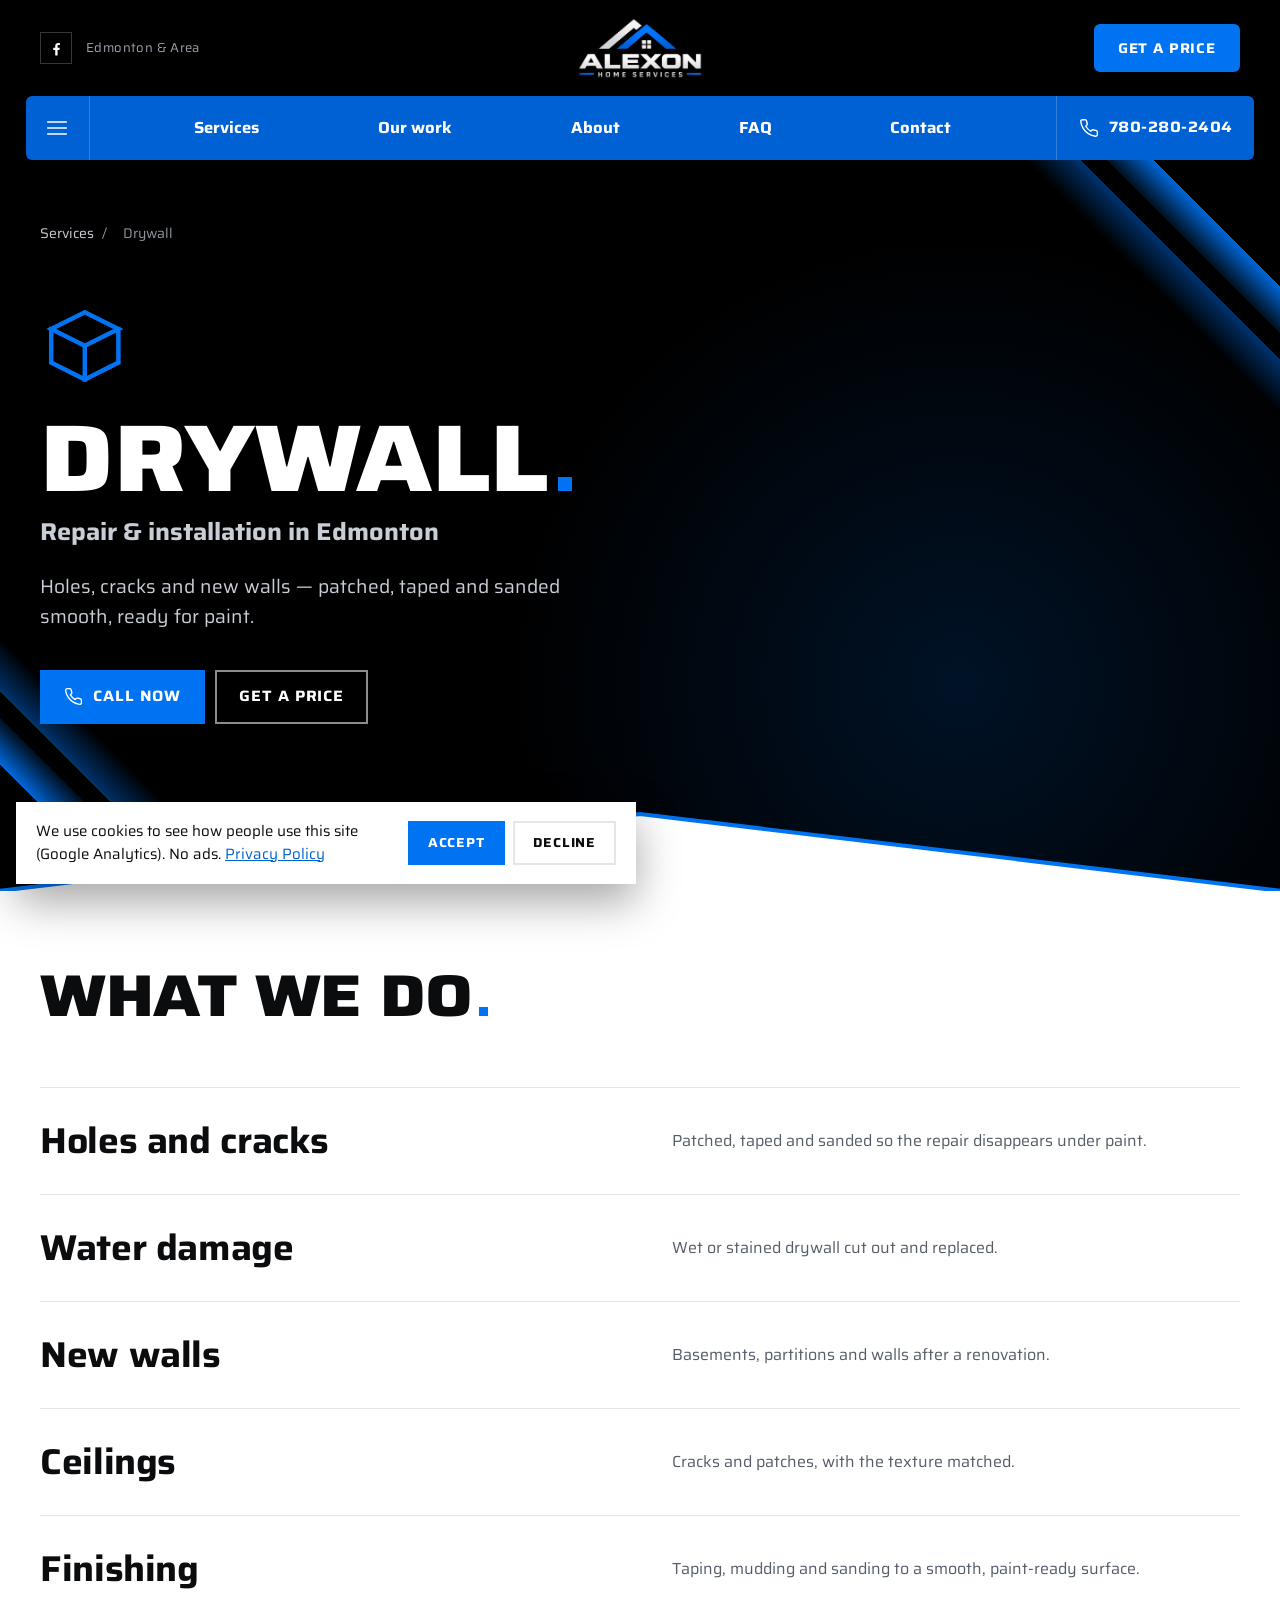
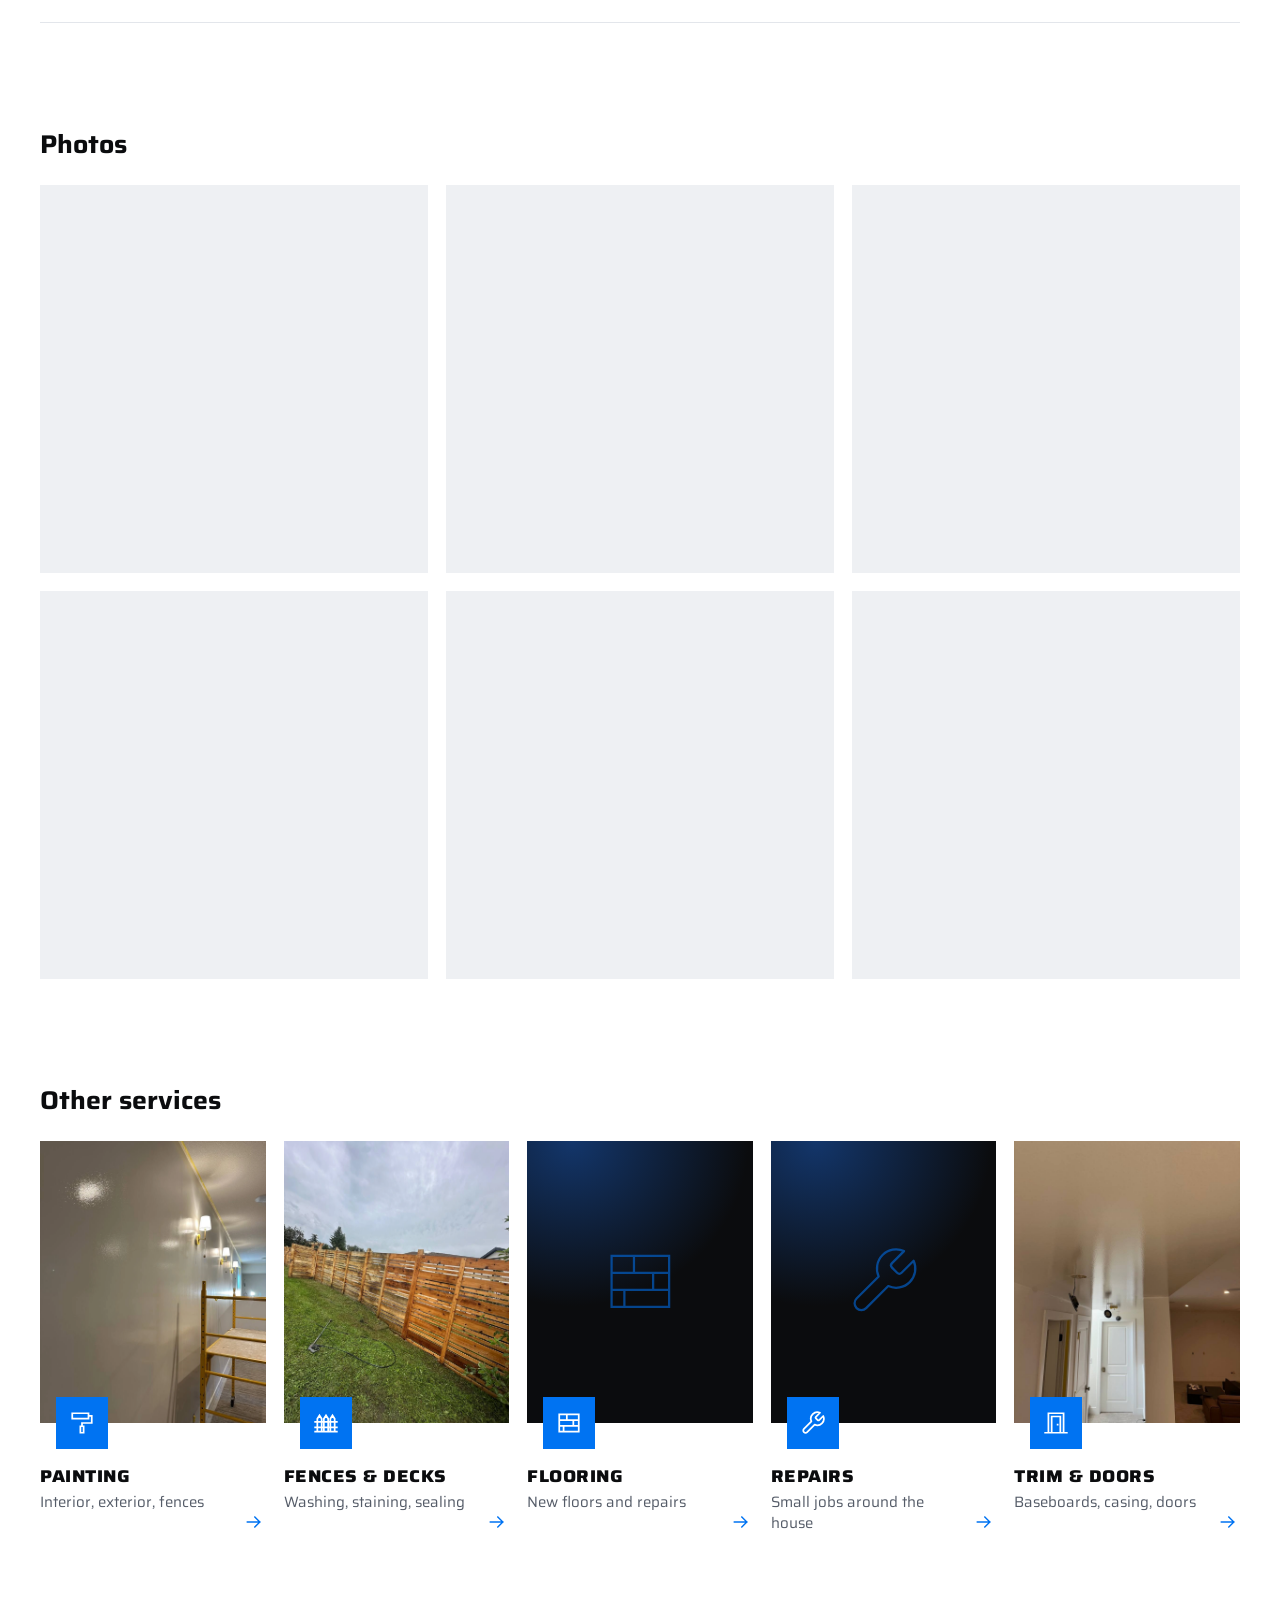
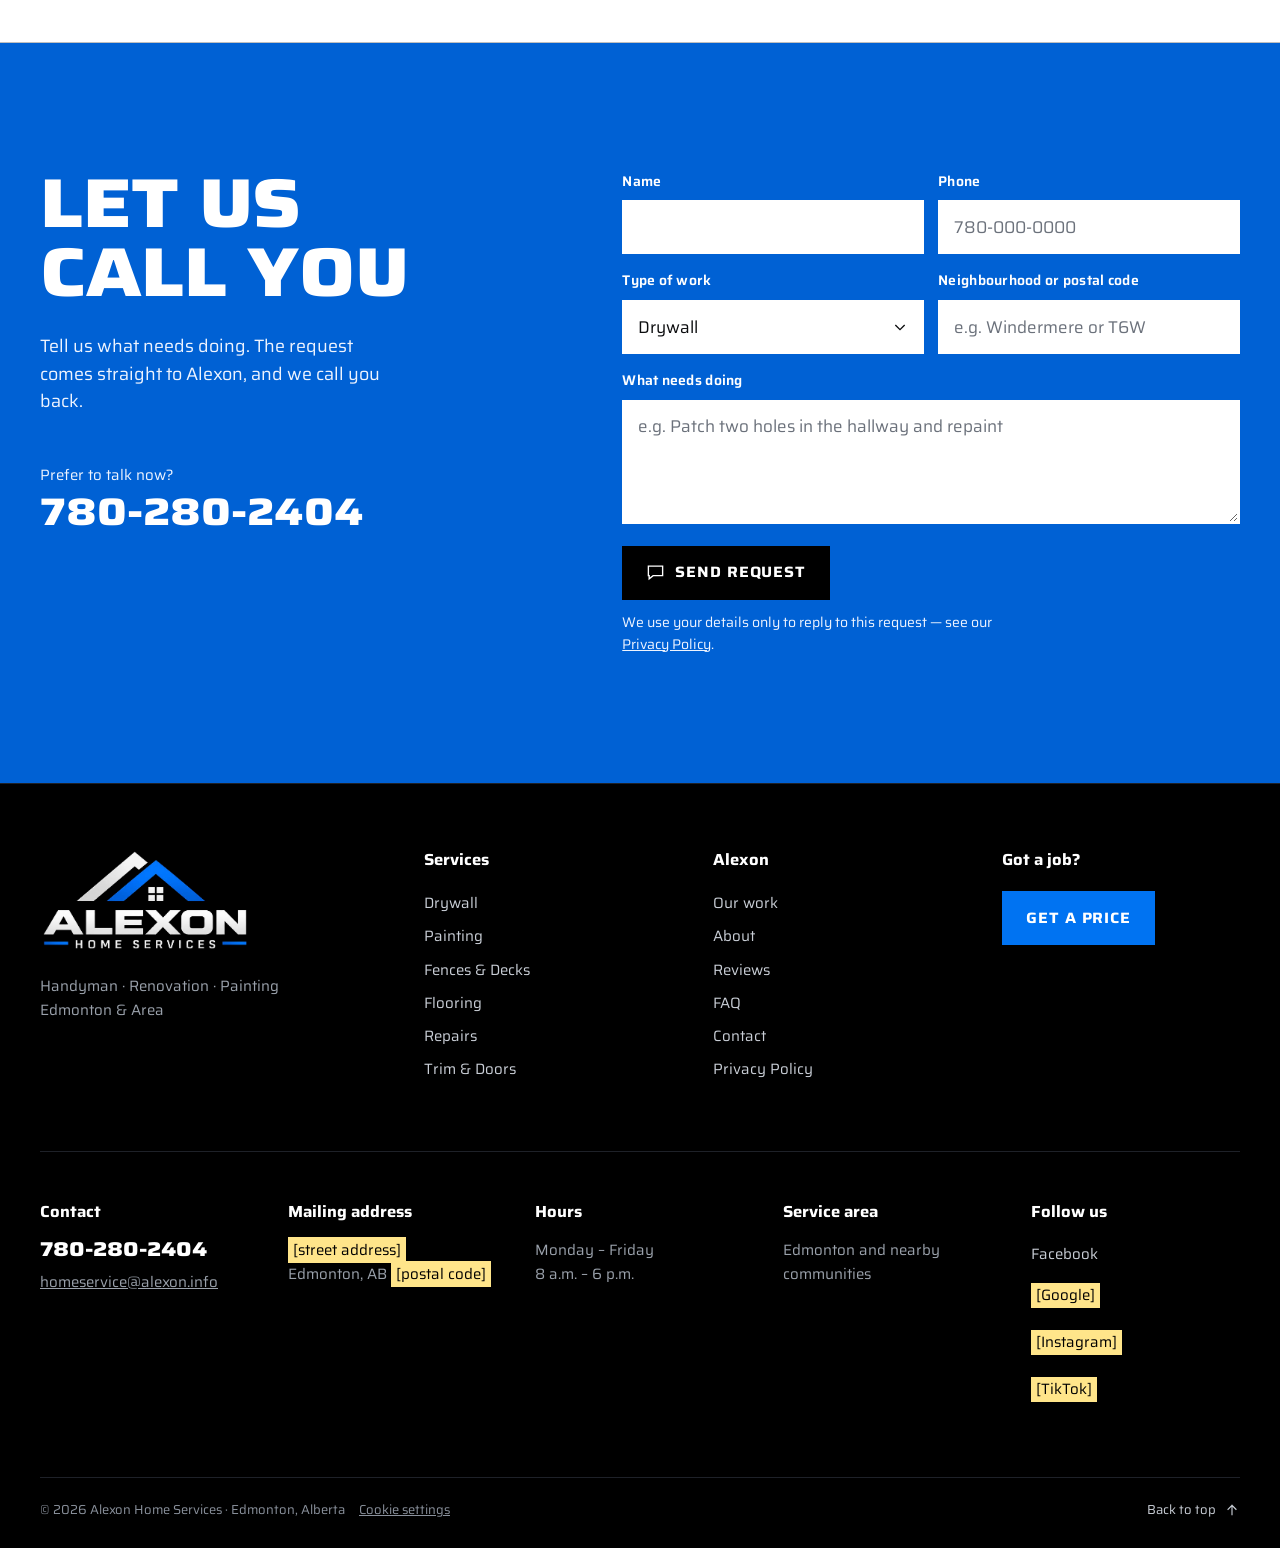
==== commit 5053ccd3: "Google Analytics G-QTE411E0LT (loads only after Accept in the cookie banner) Co-Authored-By: Claude " ====
--- a/drywall.html
+++ b/drywall.html
@@ -23,7 +23,7 @@
 <link rel="preconnect" href="https://fonts.googleapis.com">
 <link rel="preconnect" href="https://fonts.gstatic.com" crossorigin>
 <link href="https://fonts.googleapis.com/css2?family=Saira:wdth,wght@100..125,400..800&display=swap" rel="stylesheet">
-<link rel="stylesheet" href="style.css?v=42">
+<link rel="stylesheet" href="style.css?v=43">
 <script>(function(d){d.classList.add('js');/* lock 1% of screen height once, so in-app browser bars don't make the page jump */var w=0;function f(){if(innerWidth!==w||matchMedia('(hover:hover)').matches){w=innerWidth;d.style.setProperty('--vh1',innerHeight/100+'px')}}f();addEventListener('resize',f)})(document.documentElement)</script>
 <script type="application/ld+json">[{"@context":"https://schema.org","@type":"Service","name":"Drywall Repair & Installation in Edmonton","serviceType":"Drywall","description":"Holes, cracks and new walls — patched, taped and sanded smooth, ready for paint.","url":"https://arikpromax.github.io/tubass/drywall.html","areaServed":{"@type":"City","name":"Edmonton"},"provider":{"@type":"HomeAndConstructionBusiness","@id":"https://arikpromax.github.io/tubass/#business","name":"Alexon Home Services","telephone":"+1-780-280-2404","url":"https://arikpromax.github.io/tubass/"}},{"@context":"https://schema.org","@type":"BreadcrumbList","itemListElement":[{"@type":"ListItem","position":1,"name":"Home","item":"https://arikpromax.github.io/tubass/"},{"@type":"ListItem","position":2,"name":"Drywall","item":"https://arikpromax.github.io/tubass/drywall.html"}]}]</script>
 </head>
@@ -335,7 +335,7 @@
   <button class="lb__btn lb__next" type="button" aria-label="Next photo"><svg class="ic"><use href="#i-next"/></svg></button>
 </dialog>
 
-<script src="platform.js?v=42"></script>
-<script src="script.js?v=42"></script>
+<script src="platform.js?v=43"></script>
+<script src="script.js?v=43"></script>
 </body>
 </html>
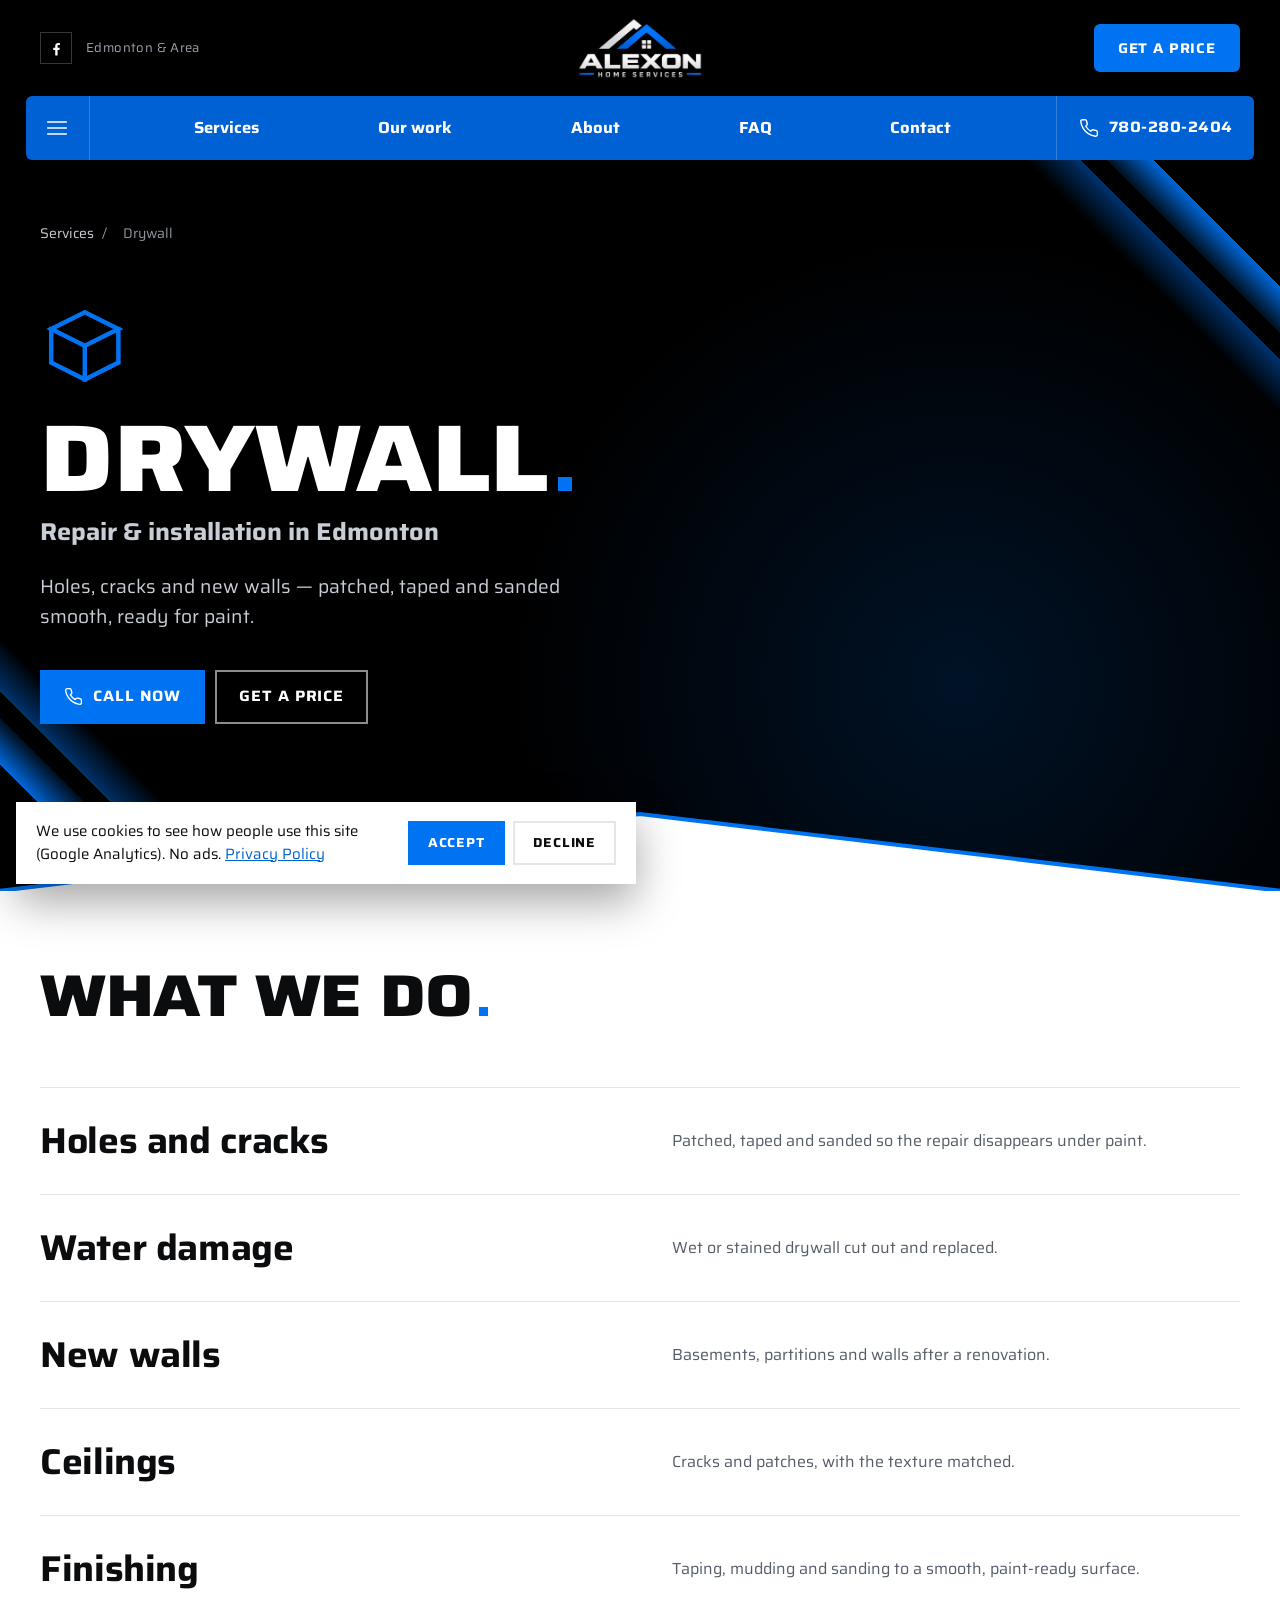
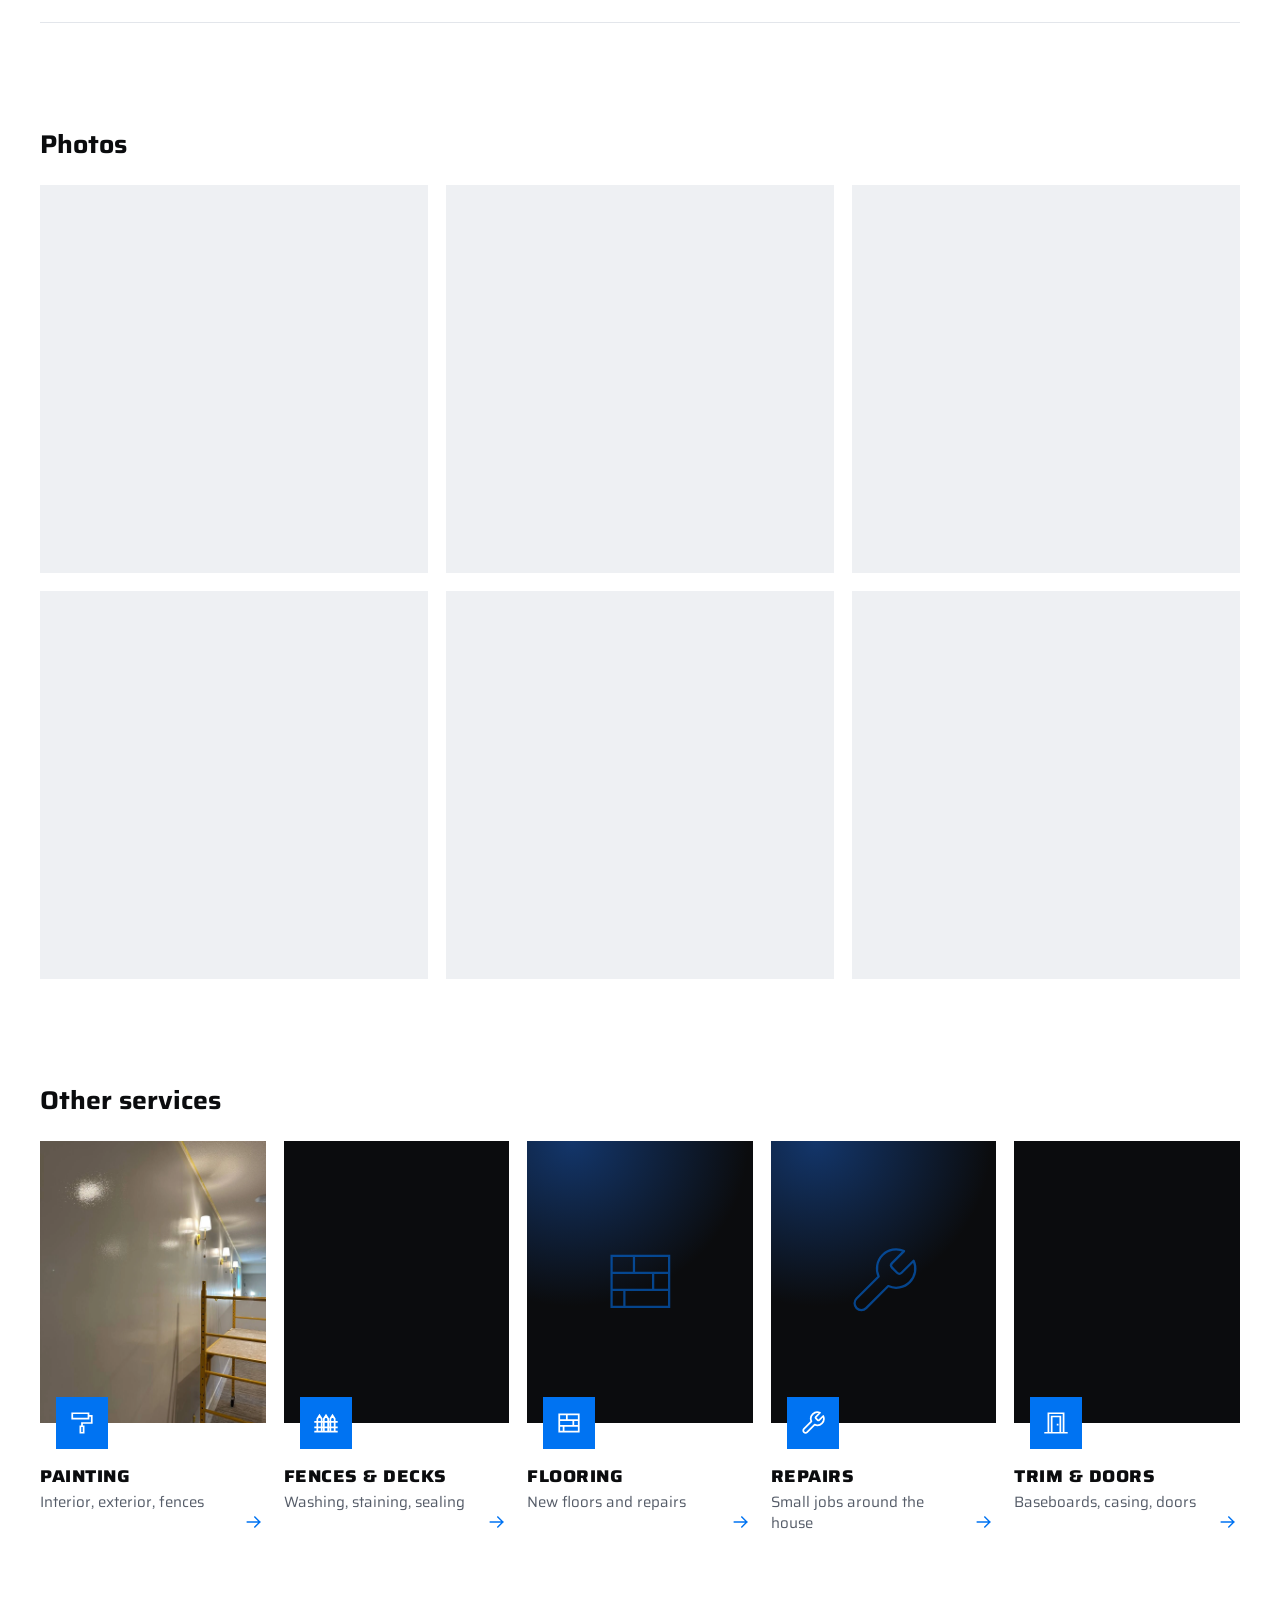
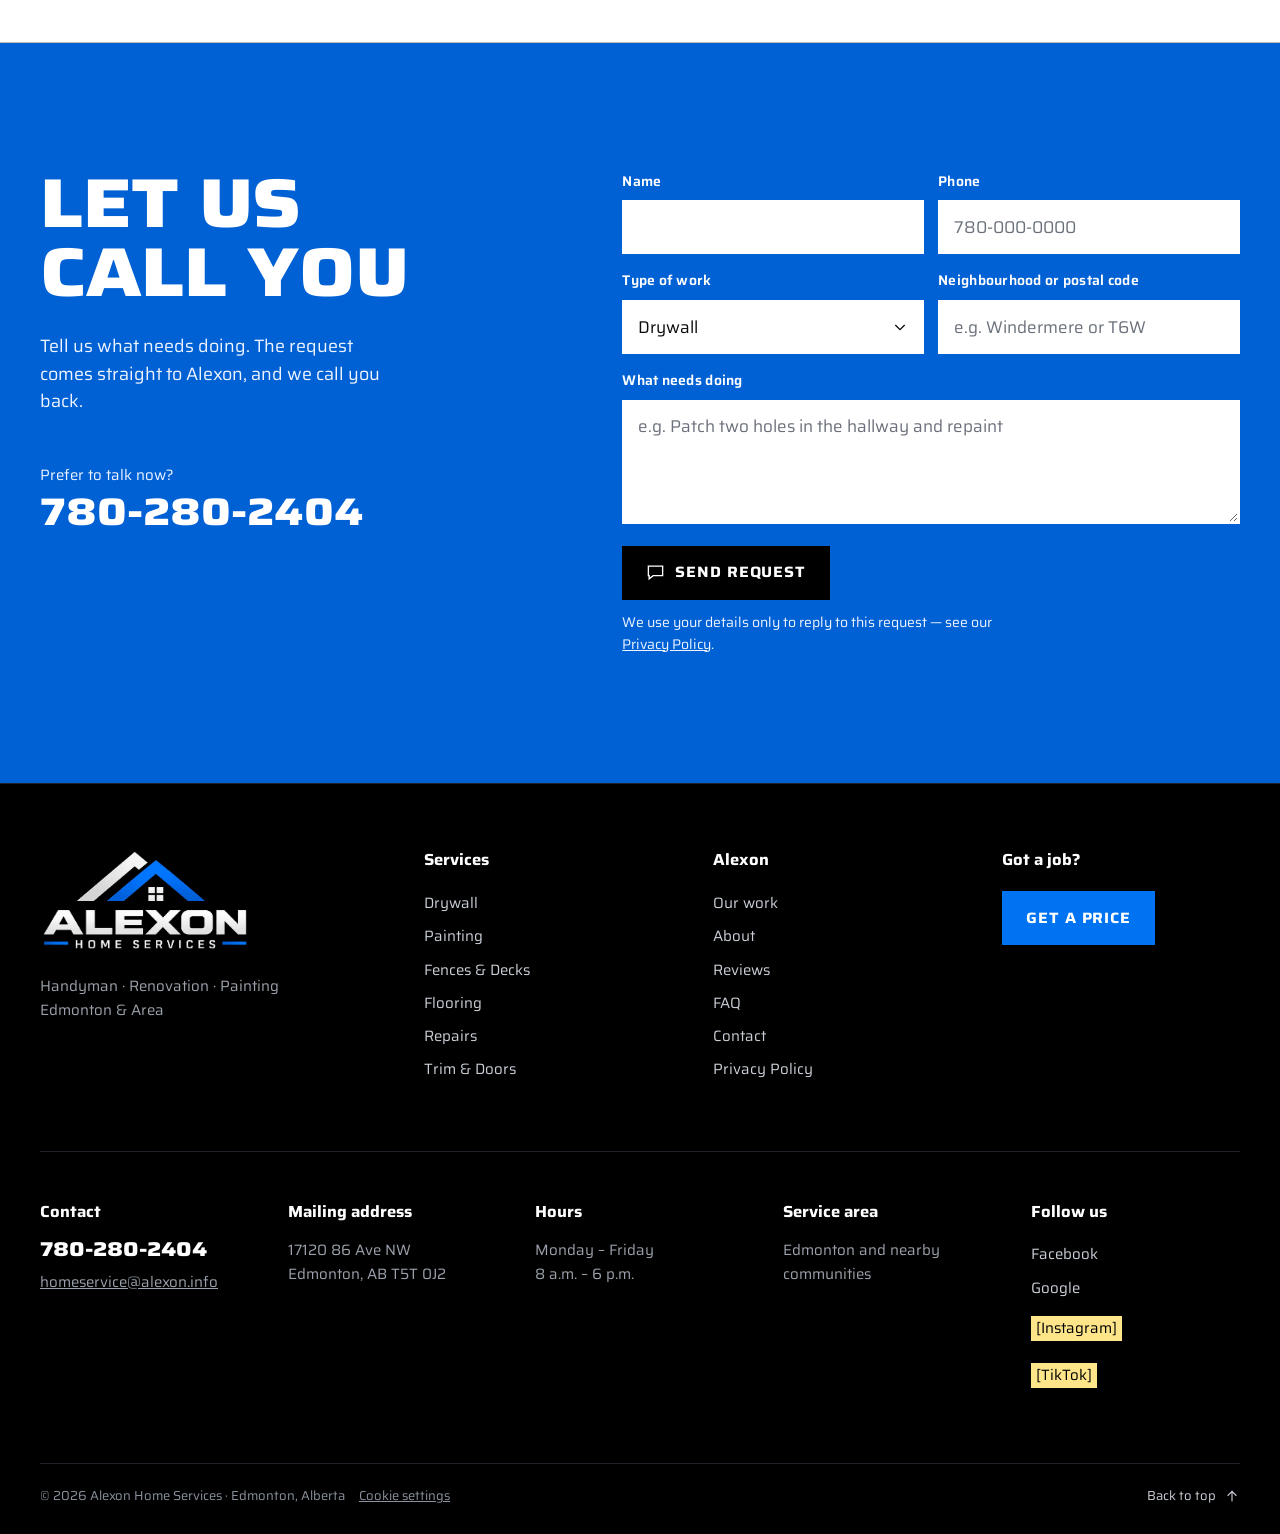
==== commit ea395e65: "Google Business profile: map pin ALEXON, address in footer and Google data, Google and review links " ====
--- a/drywall.html
+++ b/drywall.html
@@ -23,7 +23,7 @@
 <link rel="preconnect" href="https://fonts.googleapis.com">
 <link rel="preconnect" href="https://fonts.gstatic.com" crossorigin>
 <link href="https://fonts.googleapis.com/css2?family=Saira:wdth,wght@100..125,400..800&display=swap" rel="stylesheet">
-<link rel="stylesheet" href="style.css?v=43">
+<link rel="stylesheet" href="style.css?v=44">
 <script>(function(d){d.classList.add('js');/* lock 1% of screen height once, so in-app browser bars don't make the page jump */var w=0;function f(){if(innerWidth!==w||matchMedia('(hover:hover)').matches){w=innerWidth;d.style.setProperty('--vh1',innerHeight/100+'px')}}f();addEventListener('resize',f)})(document.documentElement)</script>
 <script type="application/ld+json">[{"@context":"https://schema.org","@type":"Service","name":"Drywall Repair & Installation in Edmonton","serviceType":"Drywall","description":"Holes, cracks and new walls — patched, taped and sanded smooth, ready for paint.","url":"https://arikpromax.github.io/tubass/drywall.html","areaServed":{"@type":"City","name":"Edmonton"},"provider":{"@type":"HomeAndConstructionBusiness","@id":"https://arikpromax.github.io/tubass/#business","name":"Alexon Home Services","telephone":"+1-780-280-2404","url":"https://arikpromax.github.io/tubass/"}},{"@context":"https://schema.org","@type":"BreadcrumbList","itemListElement":[{"@type":"ListItem","position":1,"name":"Home","item":"https://arikpromax.github.io/tubass/"},{"@type":"ListItem","position":2,"name":"Drywall","item":"https://arikpromax.github.io/tubass/drywall.html"}]}]</script>
 </head>
@@ -299,7 +299,7 @@
       </div>
       <div class="foot__col" data-show="address">
         <p class="foot__h">Mailing address</p>
-        <p data-txt="address"><span class="stub">[street address]</span><br>Edmonton, AB <span class="stub">[postal code]</span></p>
+        <p data-txt="address">17120 86 Ave NW<br>Edmonton, AB T5T 0J2</p>
       </div>
       <div class="foot__col">
         <p class="foot__h">Hours</p>
@@ -312,7 +312,7 @@
       <div class="foot__col foot__links">
         <p class="foot__h">Follow us</p>
         <a data-link="facebook" data-show="facebook" href="https://www.facebook.com/share/1EPT72c4Zw/" target="_blank" rel="noopener">Facebook</a>
-        <a data-link="google" data-show="google" data-label="Google" href="#" target="_blank" rel="noopener"><span class="stub">[Google]</span></a>
+        <a data-link="google" data-show="google" data-label="Google" href="https://www.google.com/maps/place/?q=place_id:ChIJ1fs41k0hoFMRNJAfr6FTTXo" target="_blank" rel="noopener">Google</a>
         <a data-link="instagram" data-show="instagram" data-label="Instagram" href="#" target="_blank" rel="noopener"><span class="stub">[Instagram]</span></a>
         <a data-link="tiktok" data-show="tiktok" data-label="TikTok" href="#" target="_blank" rel="noopener"><span class="stub">[TikTok]</span></a>
       </div>
@@ -335,7 +335,7 @@
   <button class="lb__btn lb__next" type="button" aria-label="Next photo"><svg class="ic"><use href="#i-next"/></svg></button>
 </dialog>
 
-<script src="platform.js?v=43"></script>
-<script src="script.js?v=43"></script>
+<script src="platform.js?v=44"></script>
+<script src="script.js?v=44"></script>
 </body>
 </html>
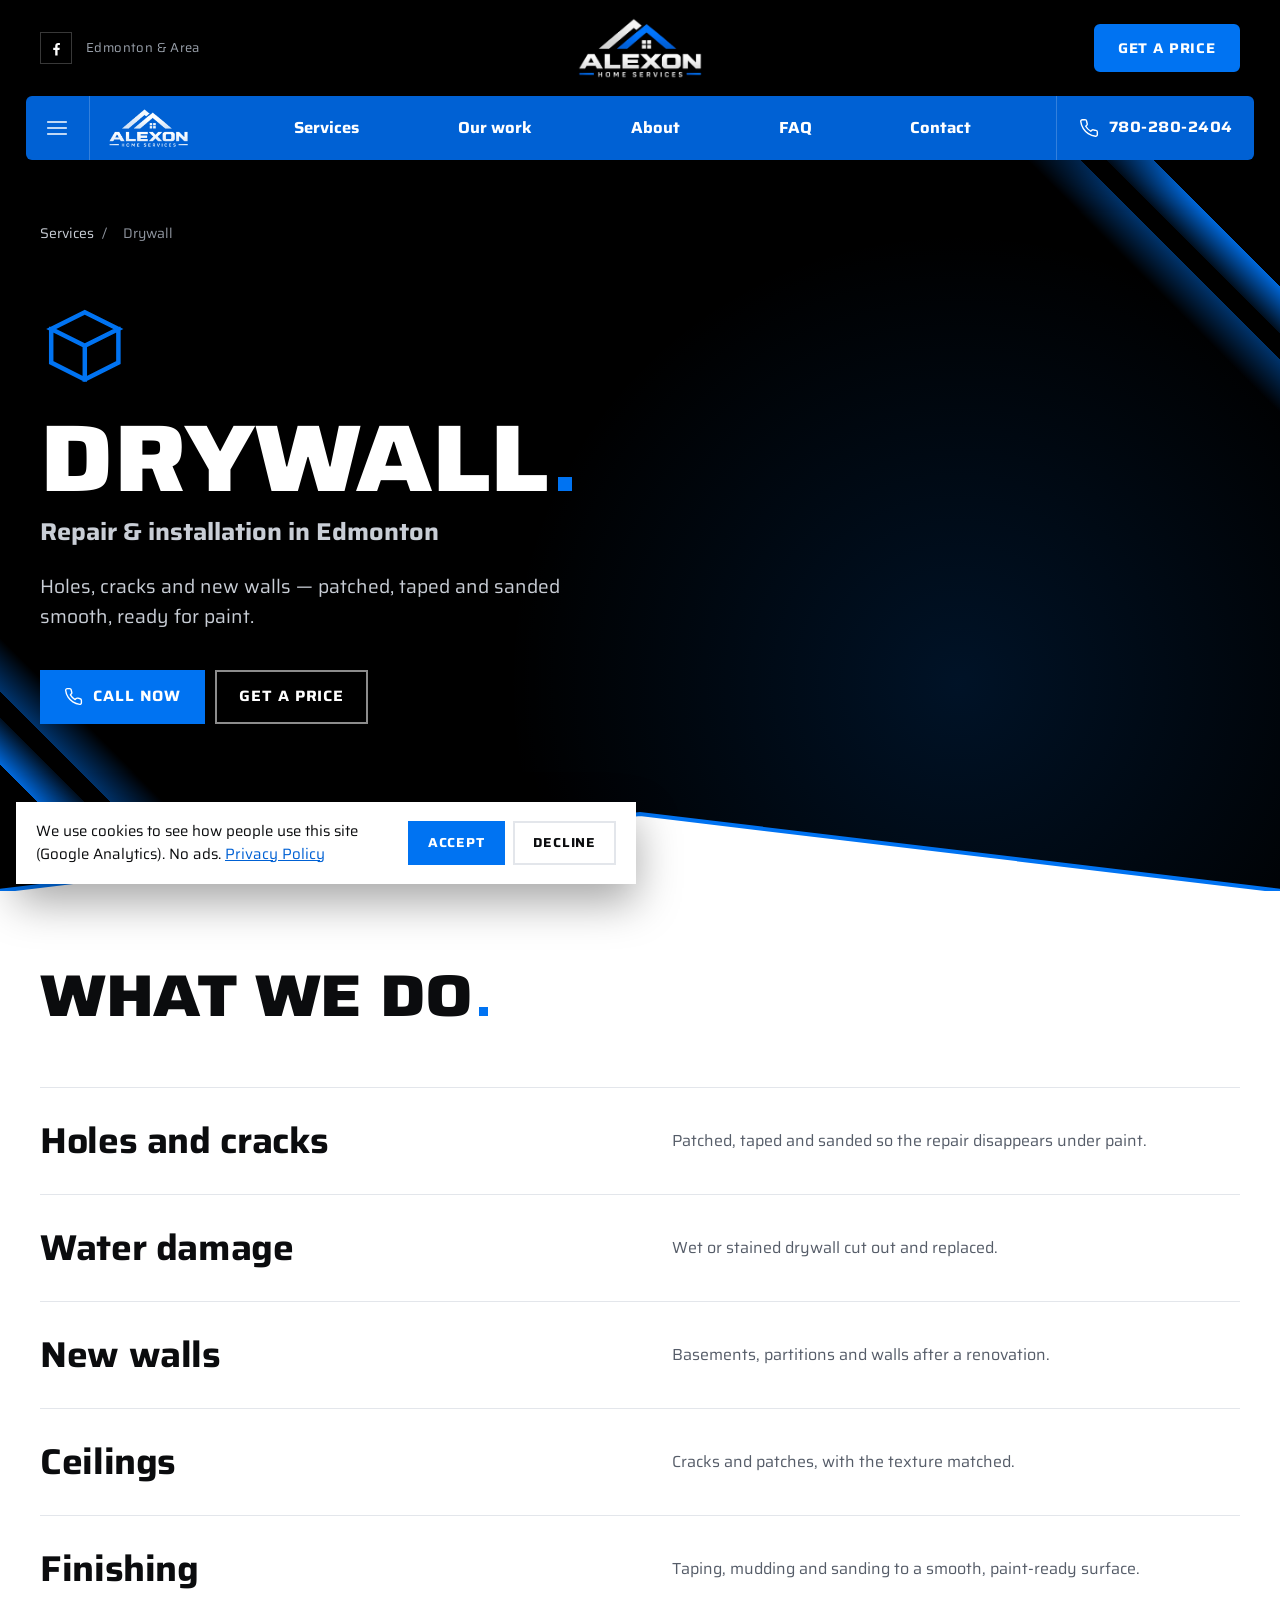
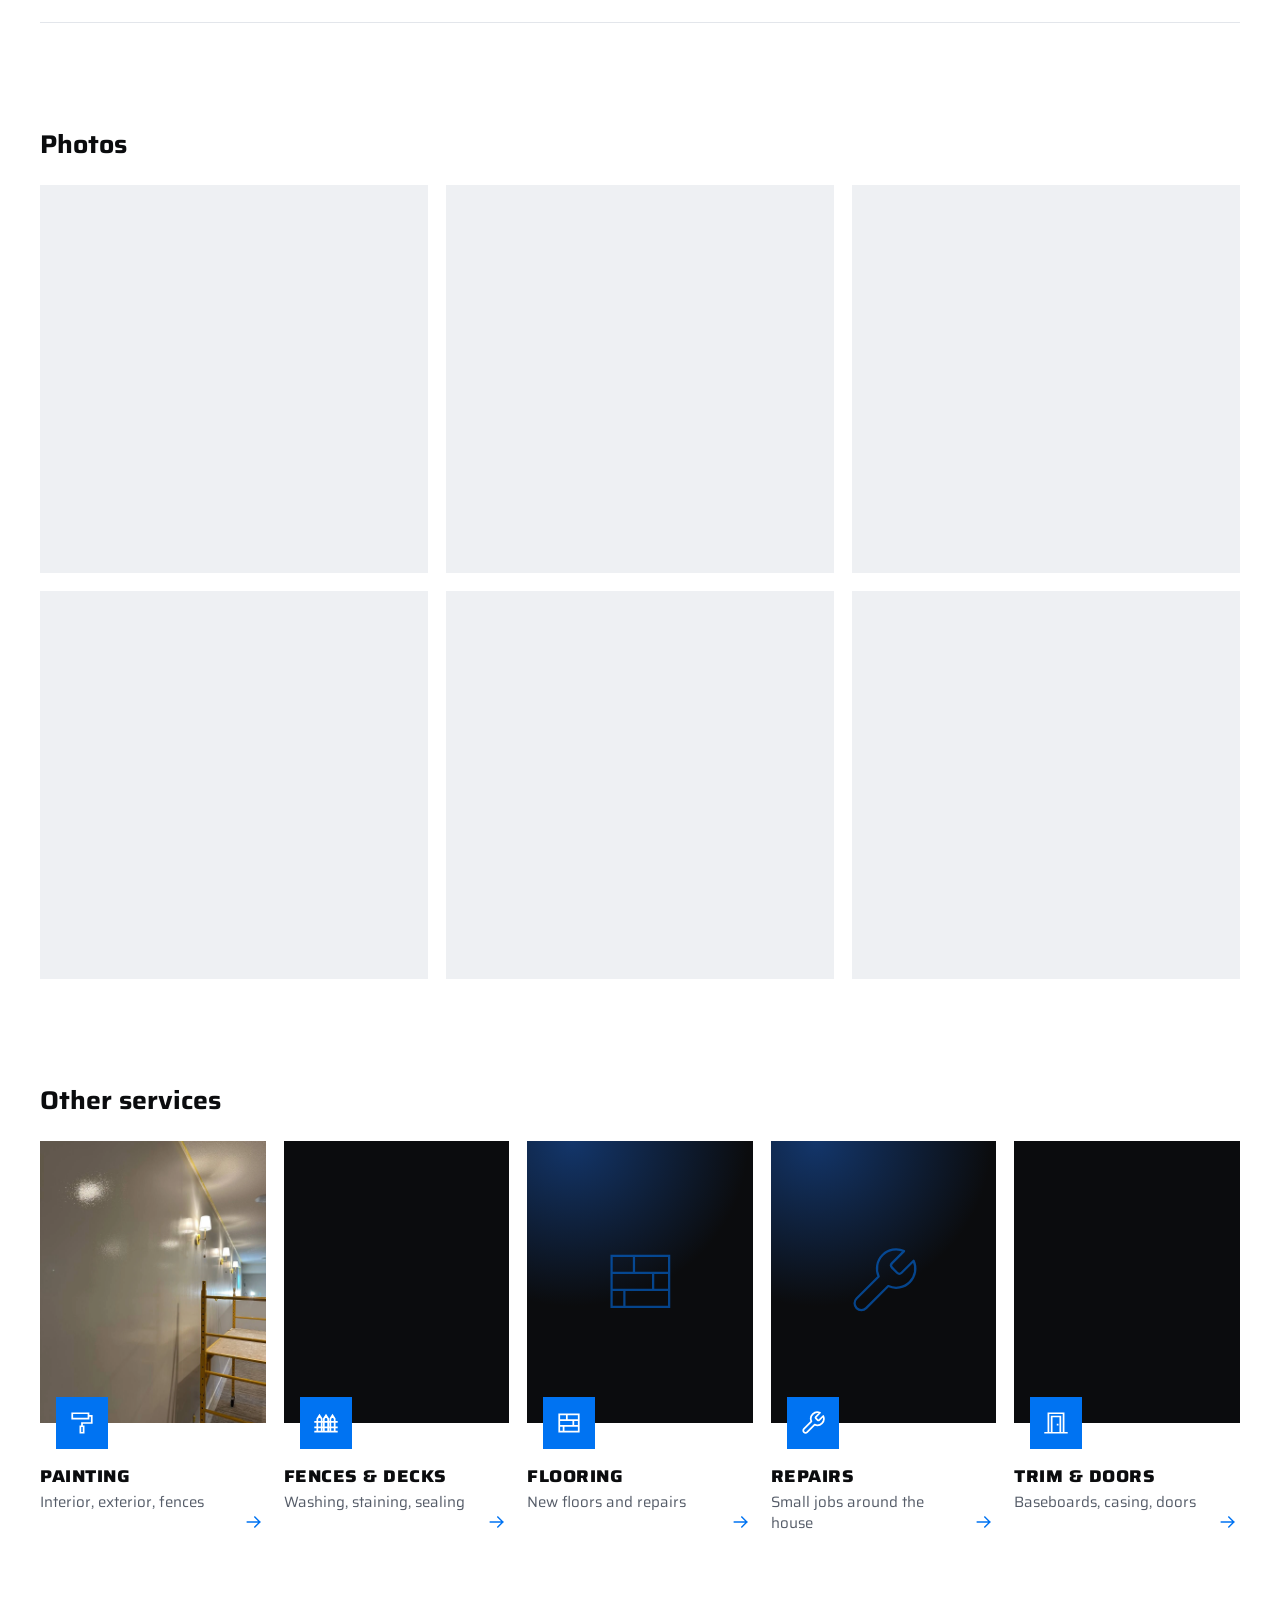
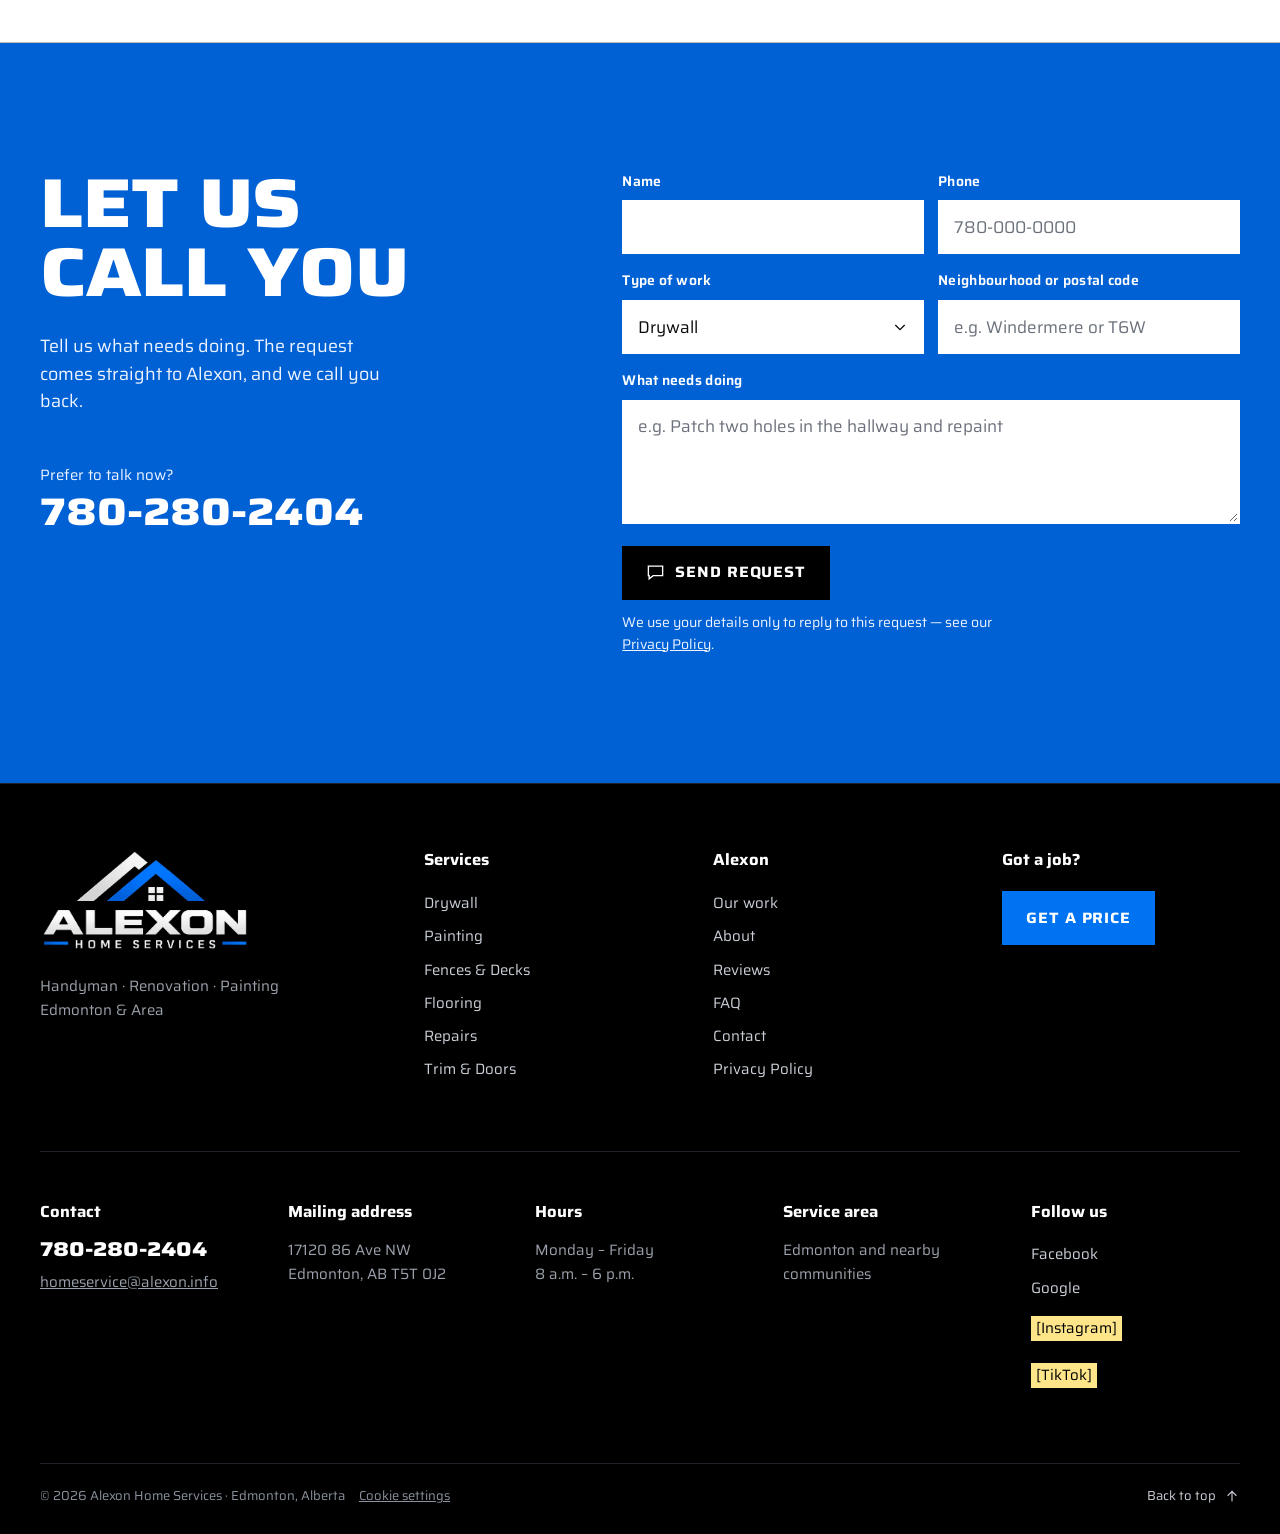
==== commit 9a86f0b3: "Slider track never reaches past the photo; paint containment on the slider (iPhone zoomed the page o" ====
--- a/drywall.html
+++ b/drywall.html
@@ -23,7 +23,7 @@
 <link rel="preconnect" href="https://fonts.googleapis.com">
 <link rel="preconnect" href="https://fonts.gstatic.com" crossorigin>
 <link href="https://fonts.googleapis.com/css2?family=Saira:wdth,wght@100..125,400..800&display=swap" rel="stylesheet">
-<link rel="stylesheet" href="style.css?v=44">
+<link rel="stylesheet" href="style.css?v=45">
 <script>(function(d){d.classList.add('js');/* lock 1% of screen height once, so in-app browser bars don't make the page jump */var w=0;function f(){if(innerWidth!==w||matchMedia('(hover:hover)').matches){w=innerWidth;d.style.setProperty('--vh1',innerHeight/100+'px')}}f();addEventListener('resize',f)})(document.documentElement)</script>
 <script type="application/ld+json">[{"@context":"https://schema.org","@type":"Service","name":"Drywall Repair & Installation in Edmonton","serviceType":"Drywall","description":"Holes, cracks and new walls — patched, taped and sanded smooth, ready for paint.","url":"https://arikpromax.github.io/tubass/drywall.html","areaServed":{"@type":"City","name":"Edmonton"},"provider":{"@type":"HomeAndConstructionBusiness","@id":"https://arikpromax.github.io/tubass/#business","name":"Alexon Home Services","telephone":"+1-780-280-2404","url":"https://arikpromax.github.io/tubass/"}},{"@context":"https://schema.org","@type":"BreadcrumbList","itemListElement":[{"@type":"ListItem","position":1,"name":"Home","item":"https://arikpromax.github.io/tubass/"},{"@type":"ListItem","position":2,"name":"Drywall","item":"https://arikpromax.github.io/tubass/drywall.html"}]}]</script>
 </head>
@@ -335,7 +335,7 @@
   <button class="lb__btn lb__next" type="button" aria-label="Next photo"><svg class="ic"><use href="#i-next"/></svg></button>
 </dialog>
 
-<script src="platform.js?v=44"></script>
-<script src="script.js?v=44"></script>
+<script src="platform.js?v=45"></script>
+<script src="script.js?v=45"></script>
 </body>
 </html>
--- a/style.css
+++ b/style.css
@@ -254,7 +254,7 @@
 
 /* centred and as tall as the screen allows; 3:4 like the photos, so nothing is cropped */
 .ba {
-  position: relative; overflow: hidden;
+  position: relative; overflow: hidden; contain: paint;   /* paint containment: iPhone clips the moving layers too */
   width: min(560px, calc((var(--vh1, 1svh) * 100 - var(--top) - 150px) * .75)); aspect-ratio: 3 / 4;
   background: #111; touch-action: pan-y; user-select: none; -webkit-user-select: none; cursor: ew-resize;
 }
@@ -266,10 +266,11 @@
    the "before" layer slides left and its content slides back right by the same amount */
 .ba__before { position: absolute; inset: 0; overflow: hidden; transform: translate3d(-50%, 0, 0); will-change: transform; }
 .ba__in { position: absolute; inset: 0; transform: translate3d(50%, 0, 0); will-change: transform; }
-.ba__track { position: absolute; inset: 0; transform: translate3d(50%, 0, 0); will-change: transform; pointer-events: none; }
-.ba__bar { position: absolute; top: 0; bottom: 0; left: 0; width: 2px; margin-left: -1px; background: #fff; }
+/* the track ends at the divider (its right edge), so it never reaches past the photo on the right */
+.ba__track { position: absolute; inset: 0; transform: translate3d(-50%, 0, 0); will-change: transform; pointer-events: none; }
+.ba__bar { position: absolute; top: 0; bottom: 0; left: 100%; width: 2px; margin-left: -1px; background: #fff; }
 .ba__handle {
-  position: absolute; top: 50%; left: 0;
+  position: absolute; top: 50%; left: 100%;
   width: 56px; height: 56px; margin: -28px 0 0 -28px;
   display: grid; place-items: center;
   background: var(--blue); color: #fff; border: 2px solid #fff; cursor: ew-resize; pointer-events: auto;
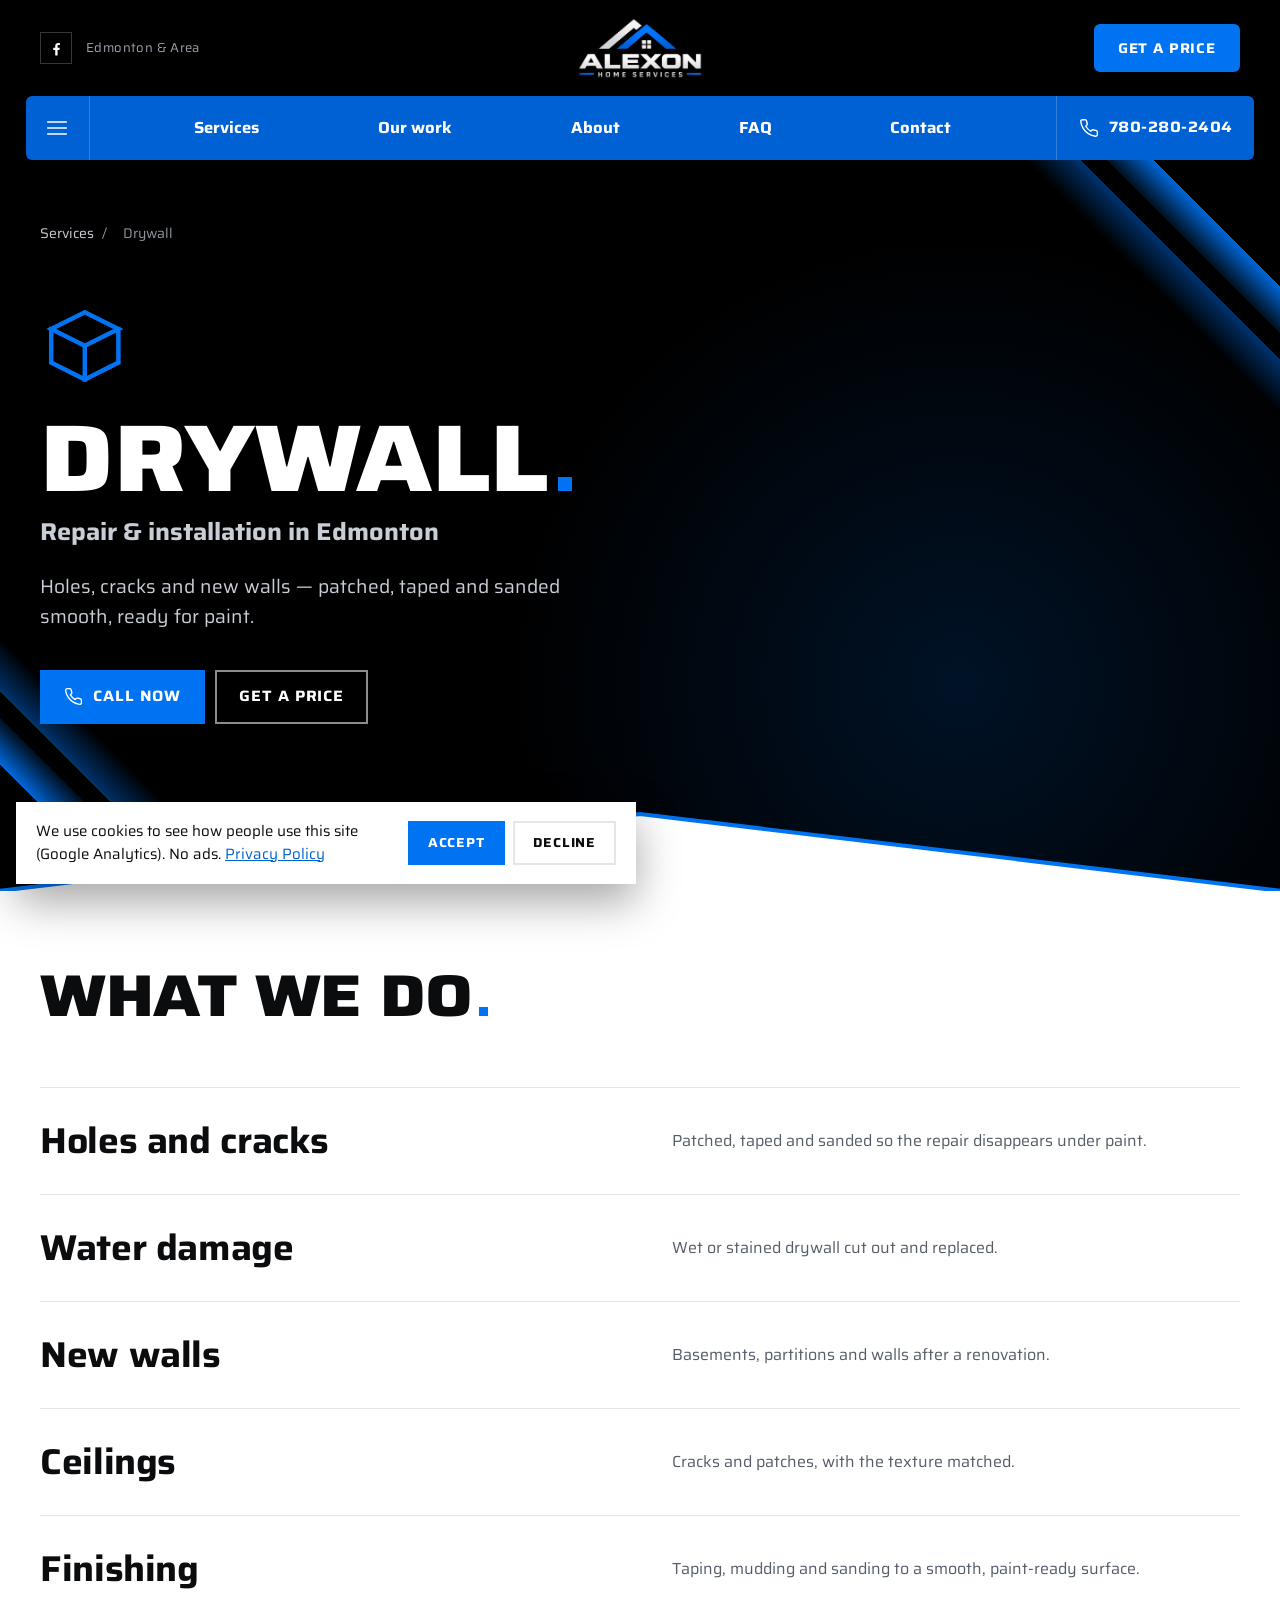
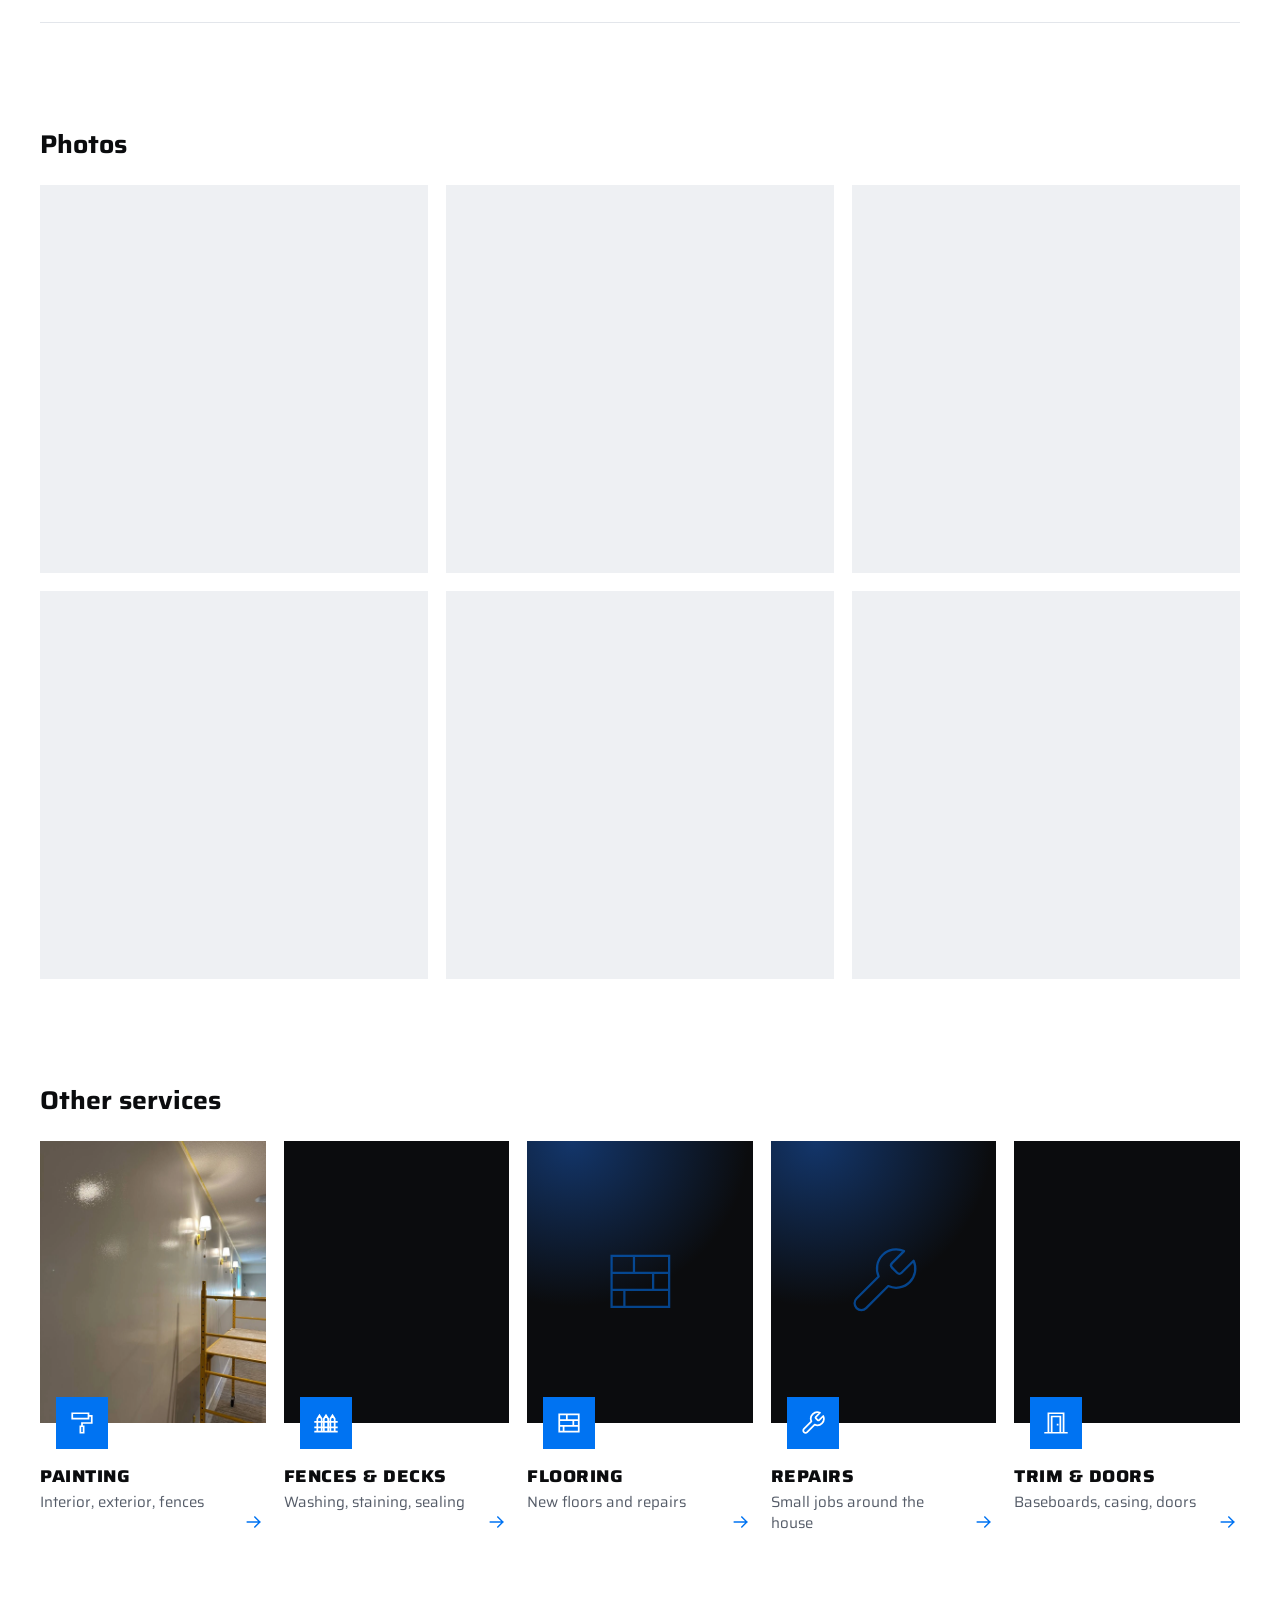
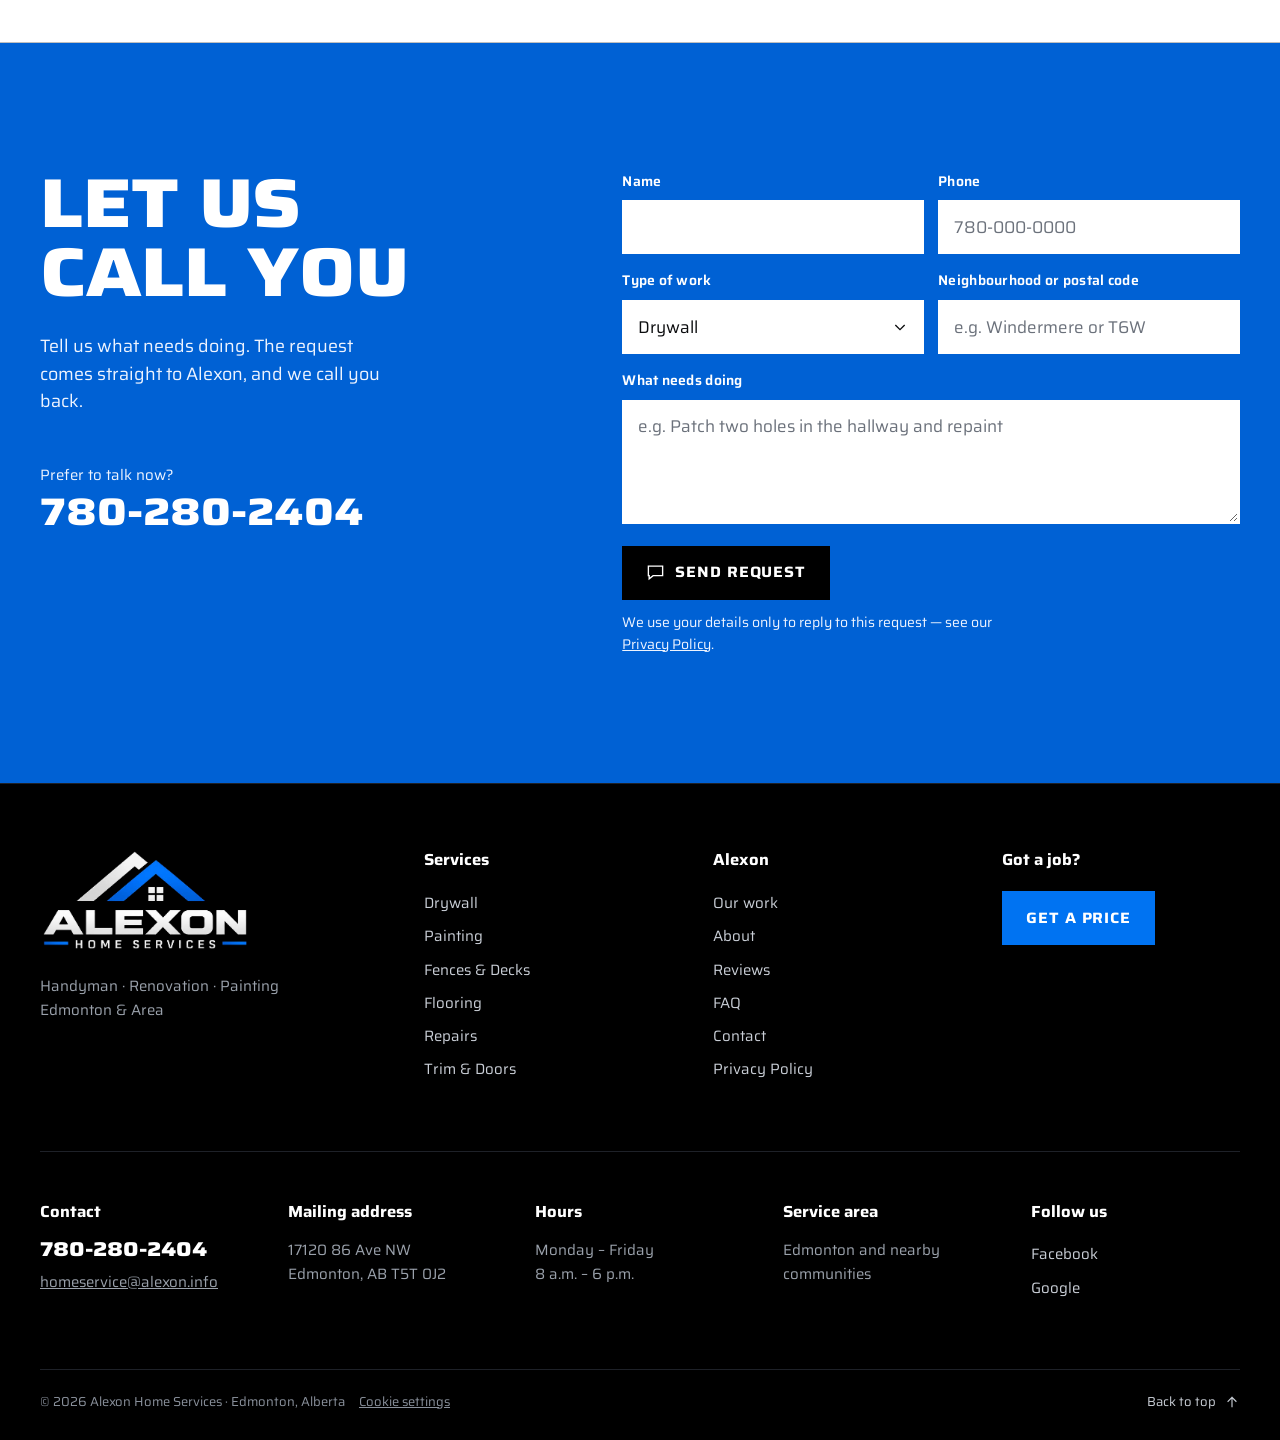
==== commit 6883258b: "No placeholders: anything empty in the admin is not on the site at all Co-Authored-By: Claude Opus 5" ====
--- a/drywall.html
+++ b/drywall.html
@@ -23,7 +23,7 @@
 <link rel="preconnect" href="https://fonts.googleapis.com">
 <link rel="preconnect" href="https://fonts.gstatic.com" crossorigin>
 <link href="https://fonts.googleapis.com/css2?family=Saira:wdth,wght@100..125,400..800&display=swap" rel="stylesheet">
-<link rel="stylesheet" href="style.css?v=45">
+<link rel="stylesheet" href="style.css?v=46">
 <script>(function(d){d.classList.add('js');/* lock 1% of screen height once, so in-app browser bars don't make the page jump */var w=0;function f(){if(innerWidth!==w||matchMedia('(hover:hover)').matches){w=innerWidth;d.style.setProperty('--vh1',innerHeight/100+'px')}}f();addEventListener('resize',f)})(document.documentElement)</script>
 <script type="application/ld+json">[{"@context":"https://schema.org","@type":"Service","name":"Drywall Repair & Installation in Edmonton","serviceType":"Drywall","description":"Holes, cracks and new walls — patched, taped and sanded smooth, ready for paint.","url":"https://arikpromax.github.io/tubass/drywall.html","areaServed":{"@type":"City","name":"Edmonton"},"provider":{"@type":"HomeAndConstructionBusiness","@id":"https://arikpromax.github.io/tubass/#business","name":"Alexon Home Services","telephone":"+1-780-280-2404","url":"https://arikpromax.github.io/tubass/"}},{"@context":"https://schema.org","@type":"BreadcrumbList","itemListElement":[{"@type":"ListItem","position":1,"name":"Home","item":"https://arikpromax.github.io/tubass/"},{"@type":"ListItem","position":2,"name":"Drywall","item":"https://arikpromax.github.io/tubass/drywall.html"}]}]</script>
 </head>
@@ -313,8 +313,8 @@
         <p class="foot__h">Follow us</p>
         <a data-link="facebook" data-show="facebook" href="https://www.facebook.com/share/1EPT72c4Zw/" target="_blank" rel="noopener">Facebook</a>
         <a data-link="google" data-show="google" data-label="Google" href="https://www.google.com/maps/place/?q=place_id:ChIJ1fs41k0hoFMRNJAfr6FTTXo" target="_blank" rel="noopener">Google</a>
-        <a data-link="instagram" data-show="instagram" data-label="Instagram" href="#" target="_blank" rel="noopener"><span class="stub">[Instagram]</span></a>
-        <a data-link="tiktok" data-show="tiktok" data-label="TikTok" href="#" target="_blank" rel="noopener"><span class="stub">[TikTok]</span></a>
+        <a data-link="instagram" data-show="instagram" data-label="Instagram" href="#" target="_blank" rel="noopener" hidden>Instagram</a>
+        <a data-link="tiktok" data-show="tiktok" data-label="TikTok" href="#" target="_blank" rel="noopener" hidden>TikTok</a>
       </div>
     </div>
     <div class="foot__bottom">
@@ -335,7 +335,7 @@
   <button class="lb__btn lb__next" type="button" aria-label="Next photo"><svg class="ic"><use href="#i-next"/></svg></button>
 </dialog>
 
-<script src="platform.js?v=45"></script>
-<script src="script.js?v=45"></script>
+<script src="platform.js?v=46"></script>
+<script src="script.js?v=46"></script>
 </body>
 </html>
--- a/style.css
+++ b/style.css
@@ -29,6 +29,7 @@
 ul { list-style: none; }
 button, input, select, textarea { font: inherit; color: inherit; }
 :focus-visible { outline: 3px solid var(--blue); outline-offset: 3px; }
+[hidden] { display: none !important; }   /* empty in the admin = not on the site at all */
 .sr { position: absolute !important; width: 1px; height: 1px; overflow: hidden; clip-path: inset(50%); white-space: nowrap; }
 
 .wrap { width: 100%; max-width: 1320px; margin: 0 auto; padding: 0 var(--gut); }
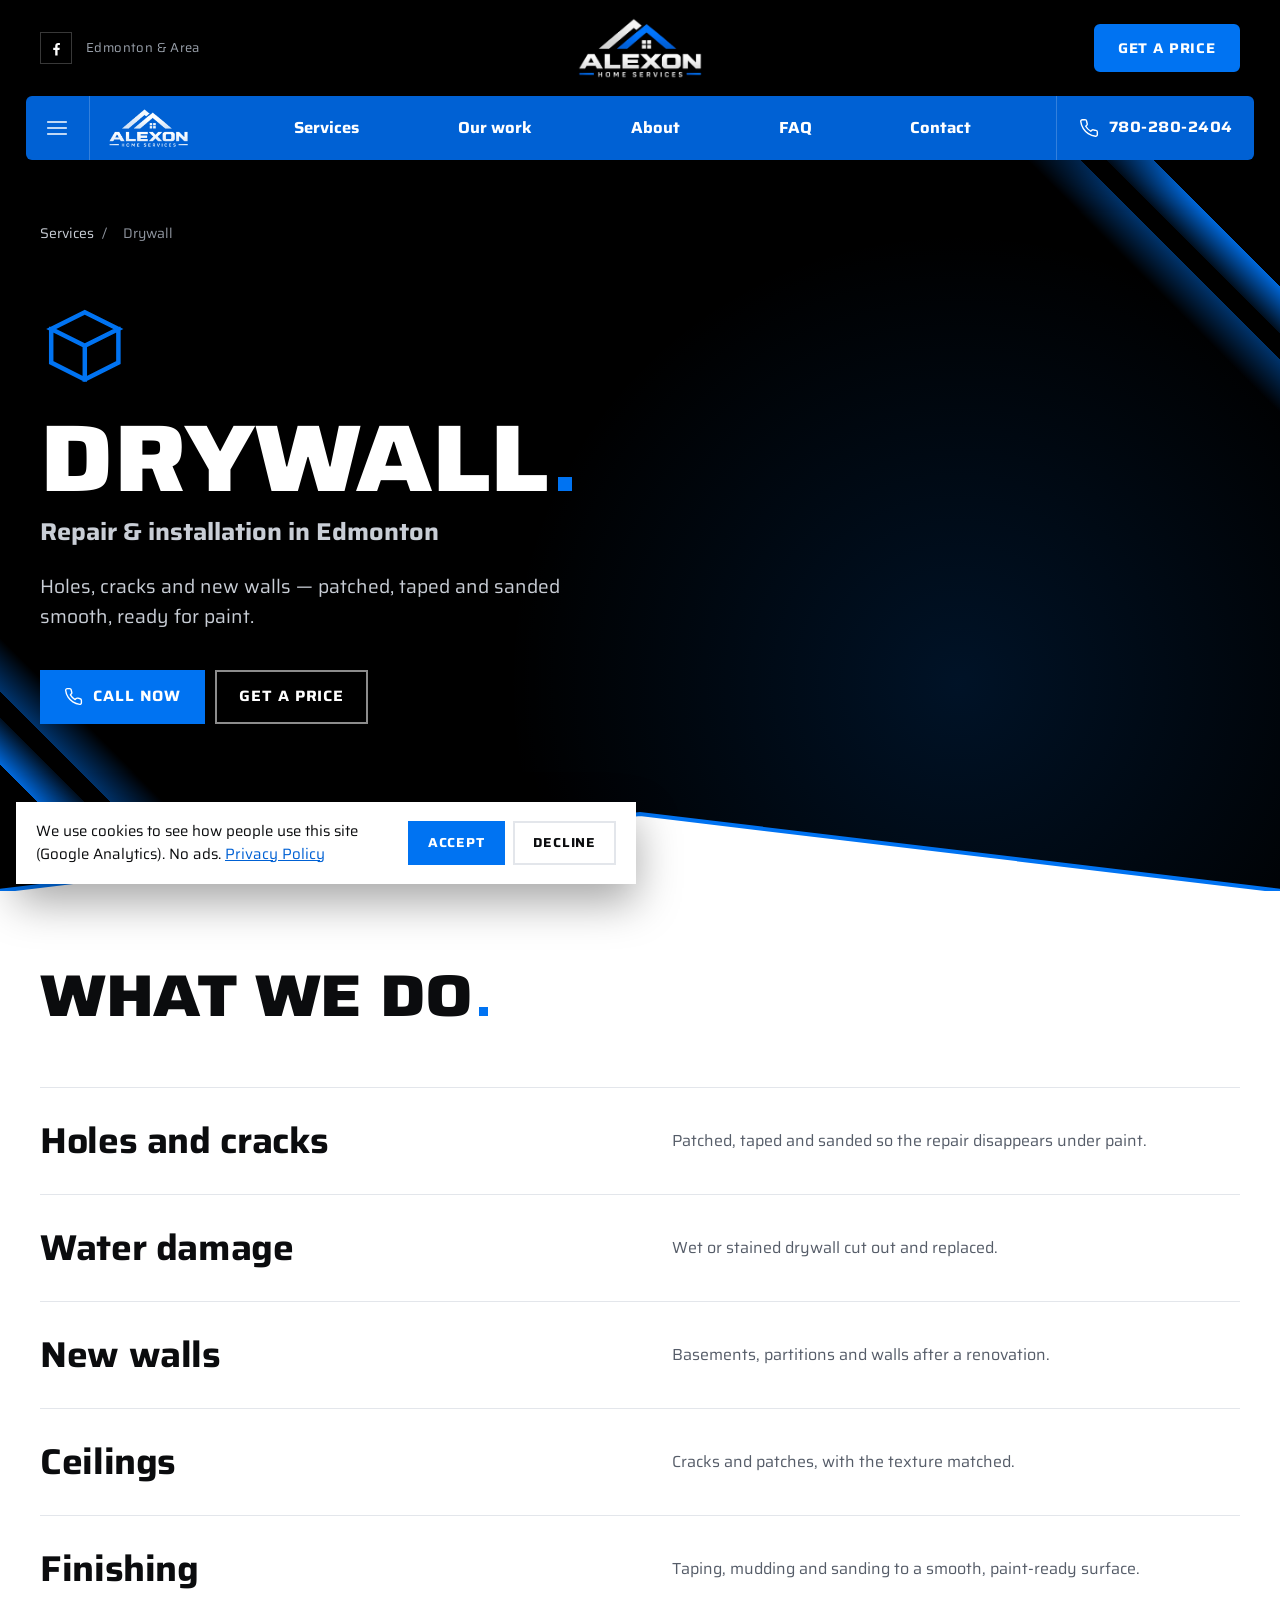
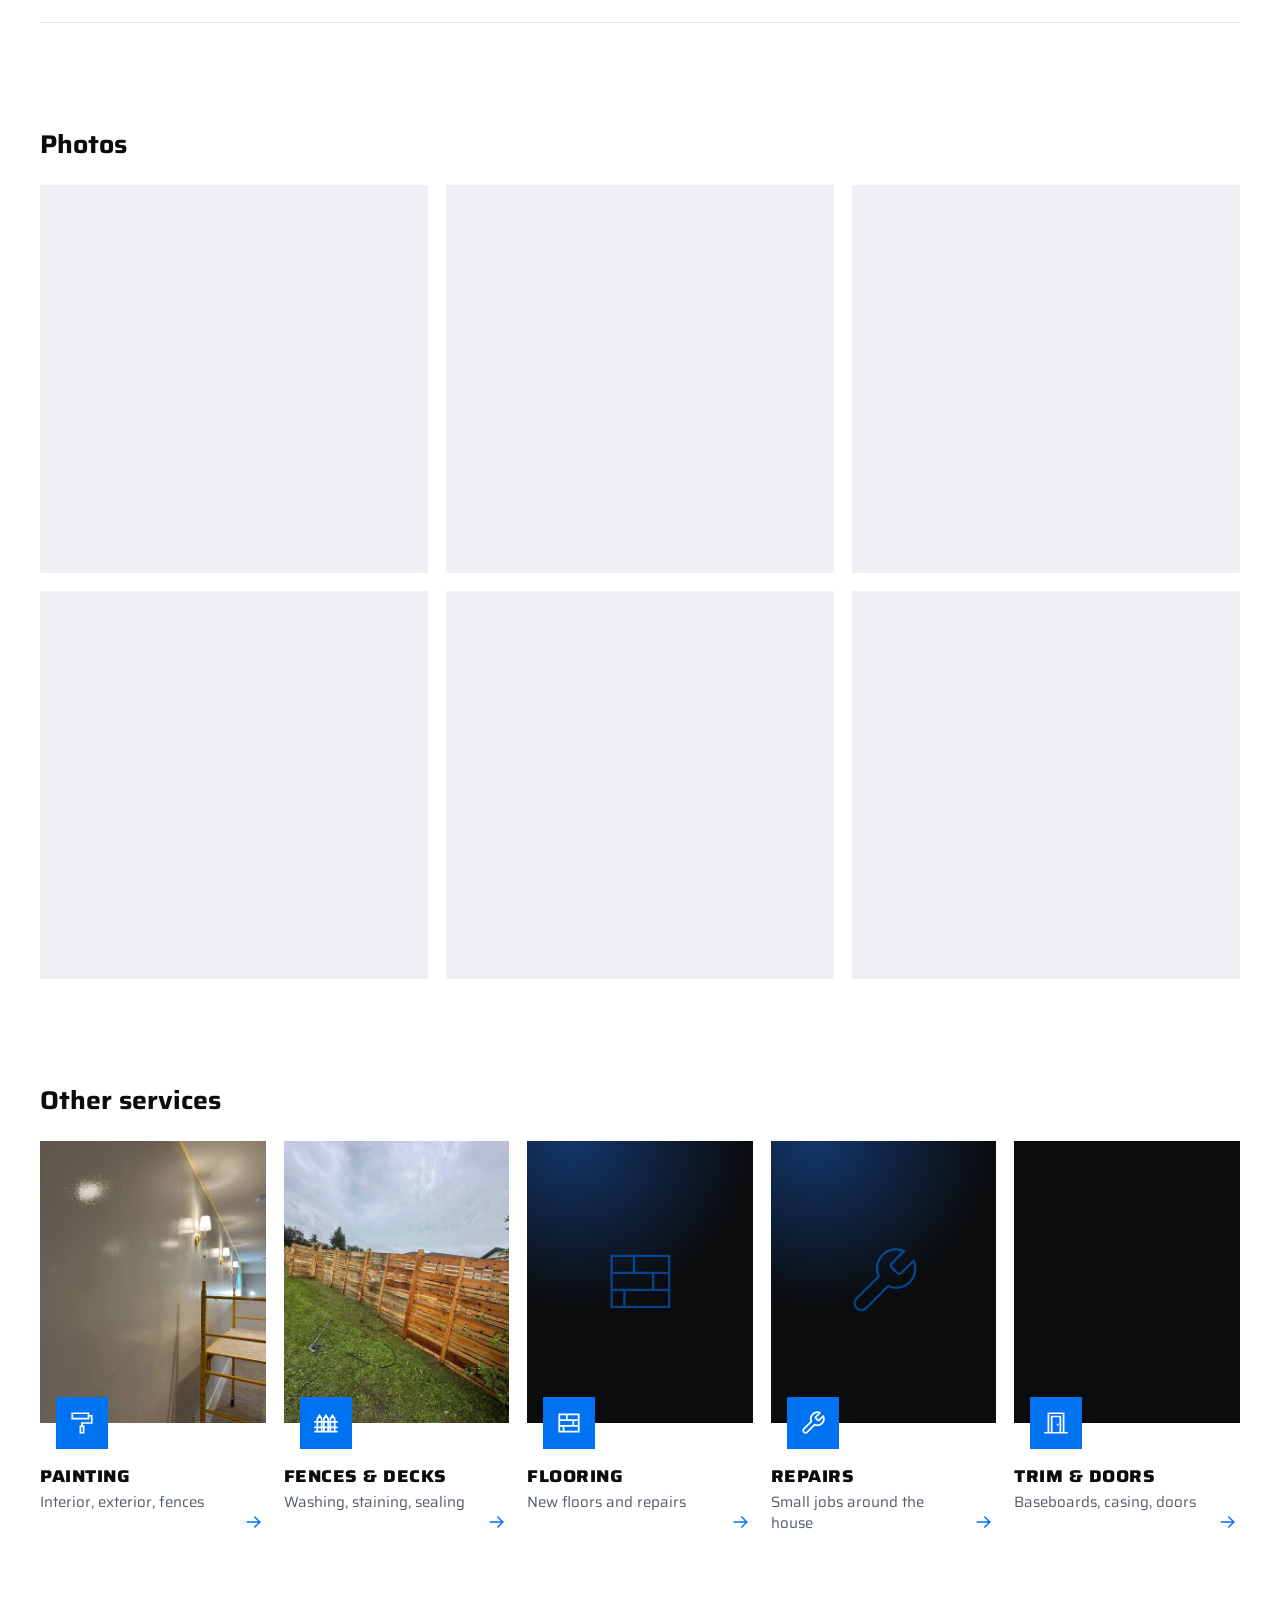
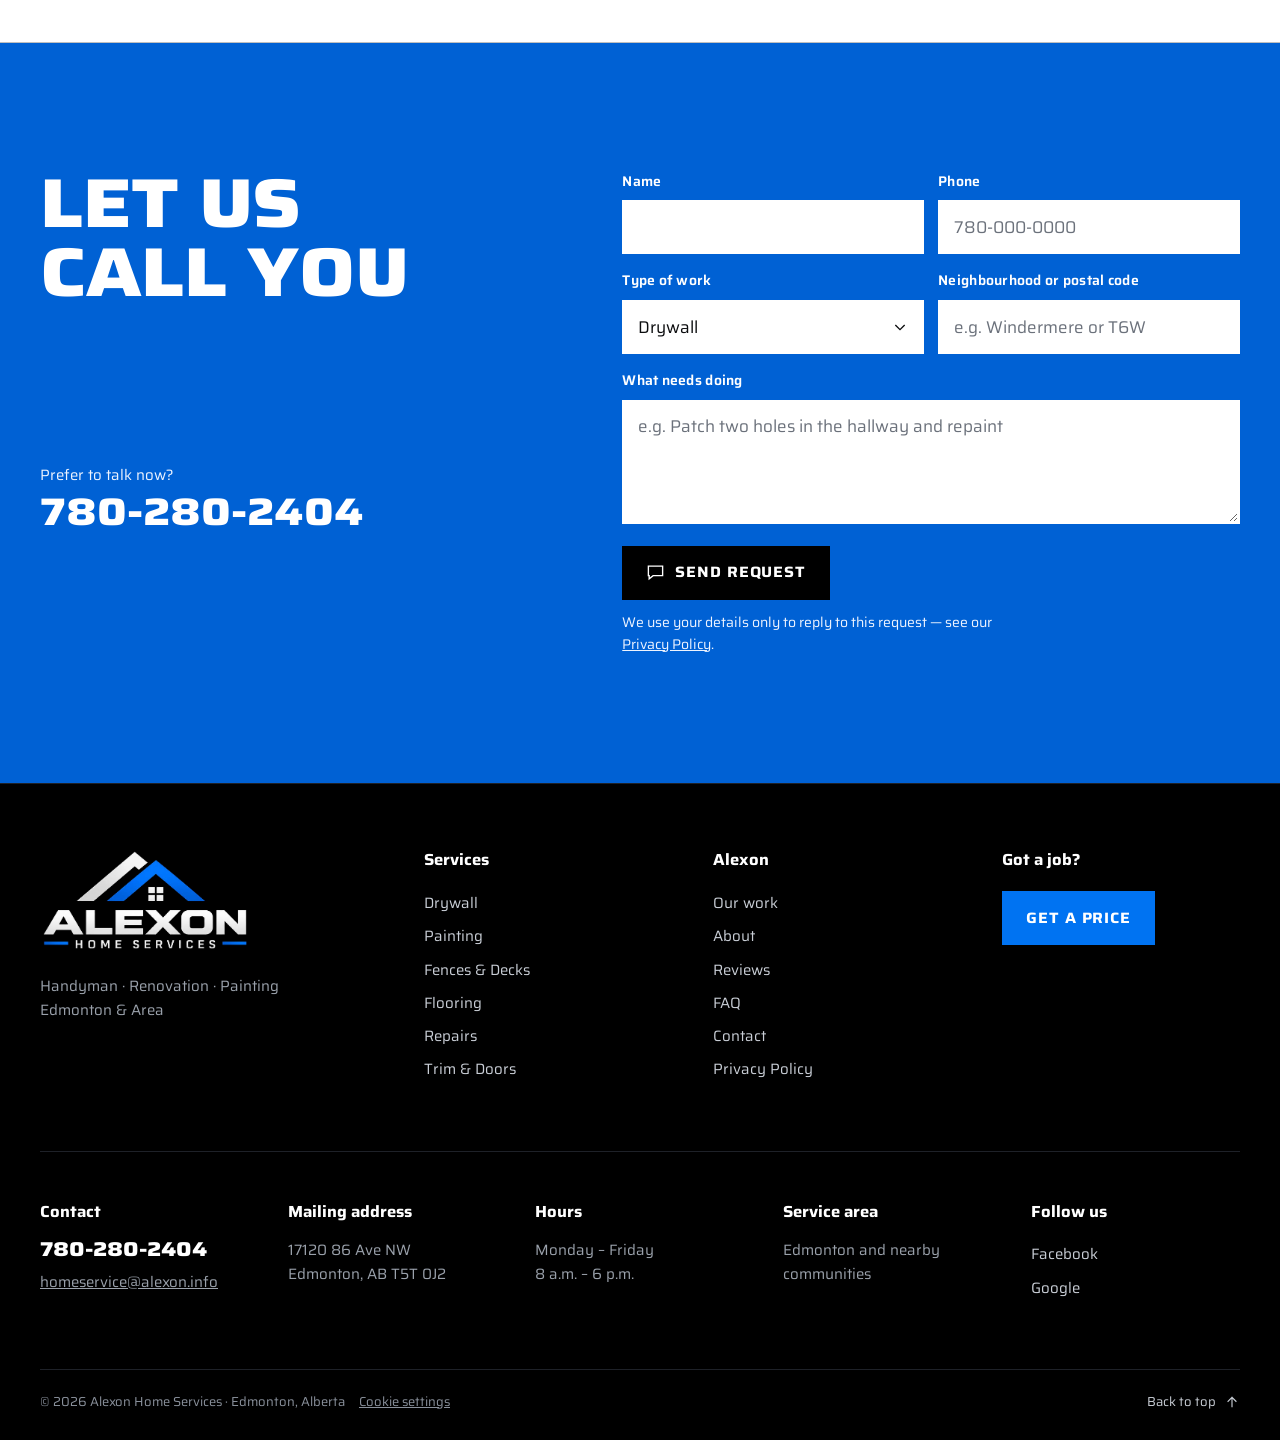
==== commit e553c2a8: "Send a text in the menus goes to the request form too Co-Authored-By: Claude Opus 5.5 <noreply@anthr" ====
--- a/drywall.html
+++ b/drywall.html
@@ -23,7 +23,7 @@
 <link rel="preconnect" href="https://fonts.googleapis.com">
 <link rel="preconnect" href="https://fonts.gstatic.com" crossorigin>
 <link href="https://fonts.googleapis.com/css2?family=Saira:wdth,wght@100..125,400..800&display=swap" rel="stylesheet">
-<link rel="stylesheet" href="style.css?v=46">
+<link rel="stylesheet" href="style.css?v=48">
 <script>(function(d){d.classList.add('js');/* lock 1% of screen height once, so in-app browser bars don't make the page jump */var w=0;function f(){if(innerWidth!==w||matchMedia('(hover:hover)').matches){w=innerWidth;d.style.setProperty('--vh1',innerHeight/100+'px')}}f();addEventListener('resize',f)})(document.documentElement)</script>
 <script type="application/ld+json">[{"@context":"https://schema.org","@type":"Service","name":"Drywall Repair & Installation in Edmonton","serviceType":"Drywall","description":"Holes, cracks and new walls — patched, taped and sanded smooth, ready for paint.","url":"https://arikpromax.github.io/tubass/drywall.html","areaServed":{"@type":"City","name":"Edmonton"},"provider":{"@type":"HomeAndConstructionBusiness","@id":"https://arikpromax.github.io/tubass/#business","name":"Alexon Home Services","telephone":"+1-780-280-2404","url":"https://arikpromax.github.io/tubass/"}},{"@context":"https://schema.org","@type":"BreadcrumbList","itemListElement":[{"@type":"ListItem","position":1,"name":"Home","item":"https://arikpromax.github.io/tubass/"},{"@type":"ListItem","position":2,"name":"Drywall","item":"https://arikpromax.github.io/tubass/drywall.html"}]}]</script>
 </head>
@@ -117,7 +117,7 @@
       <div class="dd__panel">
         <div class="dd__grid" style="--cols:3">
           <a class="dd__item" href="tel:+17802802404"><span class="dd__ic"><svg class="ic"><use href="#i-phone"/></svg></span><span><b>Call</b><small><span data-txt="phone">780-280-2404</span></small></span></a>
-          <a class="dd__item" href="sms:+17802802404"><span class="dd__ic"><svg class="ic"><use href="#i-text"/></svg></span><span><b>Send a text</b><small>Photos of the job are welcome</small></span></a>
+          <a class="dd__item" href="#contact"><span class="dd__ic"><svg class="ic"><use href="#i-text"/></svg></span><span><b>Send a text</b><small>Write what needs doing</small></span></a>
           <a class="dd__item" data-mail="email" data-mail-keep data-show="email" href="mailto:homeservice@alexon.info"><span class="dd__ic"><svg class="ic"><use href="#i-mail"/></svg></span><span><b>Email</b><small data-txt="email">homeservice@alexon.info</small></span></a>
           <a class="dd__item" href="#contact"><span class="dd__ic"><svg class="ic"><use href="#i-arrow"/></svg></span><span><b>Get a price</b><small>A short form, we call you back</small></span></a>
           <a class="dd__item" data-link="facebook" data-show="facebook" href="https://www.facebook.com/share/1EPT72c4Zw/" target="_blank" rel="noopener"><span class="dd__ic"><svg class="ic ic--fill"><use href="#i-fb"/></svg></span><span><b>Facebook</b><small>Alexon on Facebook</small></span></a>
@@ -152,7 +152,7 @@
     </div>
     <div class="mnav__foot">
       <a class="btn btn--blue" href="tel:+17802802404"><svg class="ic"><use href="#i-phone"/></svg>Call <span data-txt="phone">780-280-2404</span></a>
-      <a class="btn btn--line" href="sms:+17802802404"><svg class="ic"><use href="#i-text"/></svg>Send a text</a>
+      <a class="btn btn--line" href="#contact"><svg class="ic"><use href="#i-text"/></svg>Send a text</a>
     </div>
   </div>
 <!-- /header -->
@@ -335,7 +335,7 @@
   <button class="lb__btn lb__next" type="button" aria-label="Next photo"><svg class="ic"><use href="#i-next"/></svg></button>
 </dialog>
 
-<script src="platform.js?v=46"></script>
-<script src="script.js?v=46"></script>
+<script src="platform.js?v=48"></script>
+<script src="script.js?v=48"></script>
 </body>
 </html>
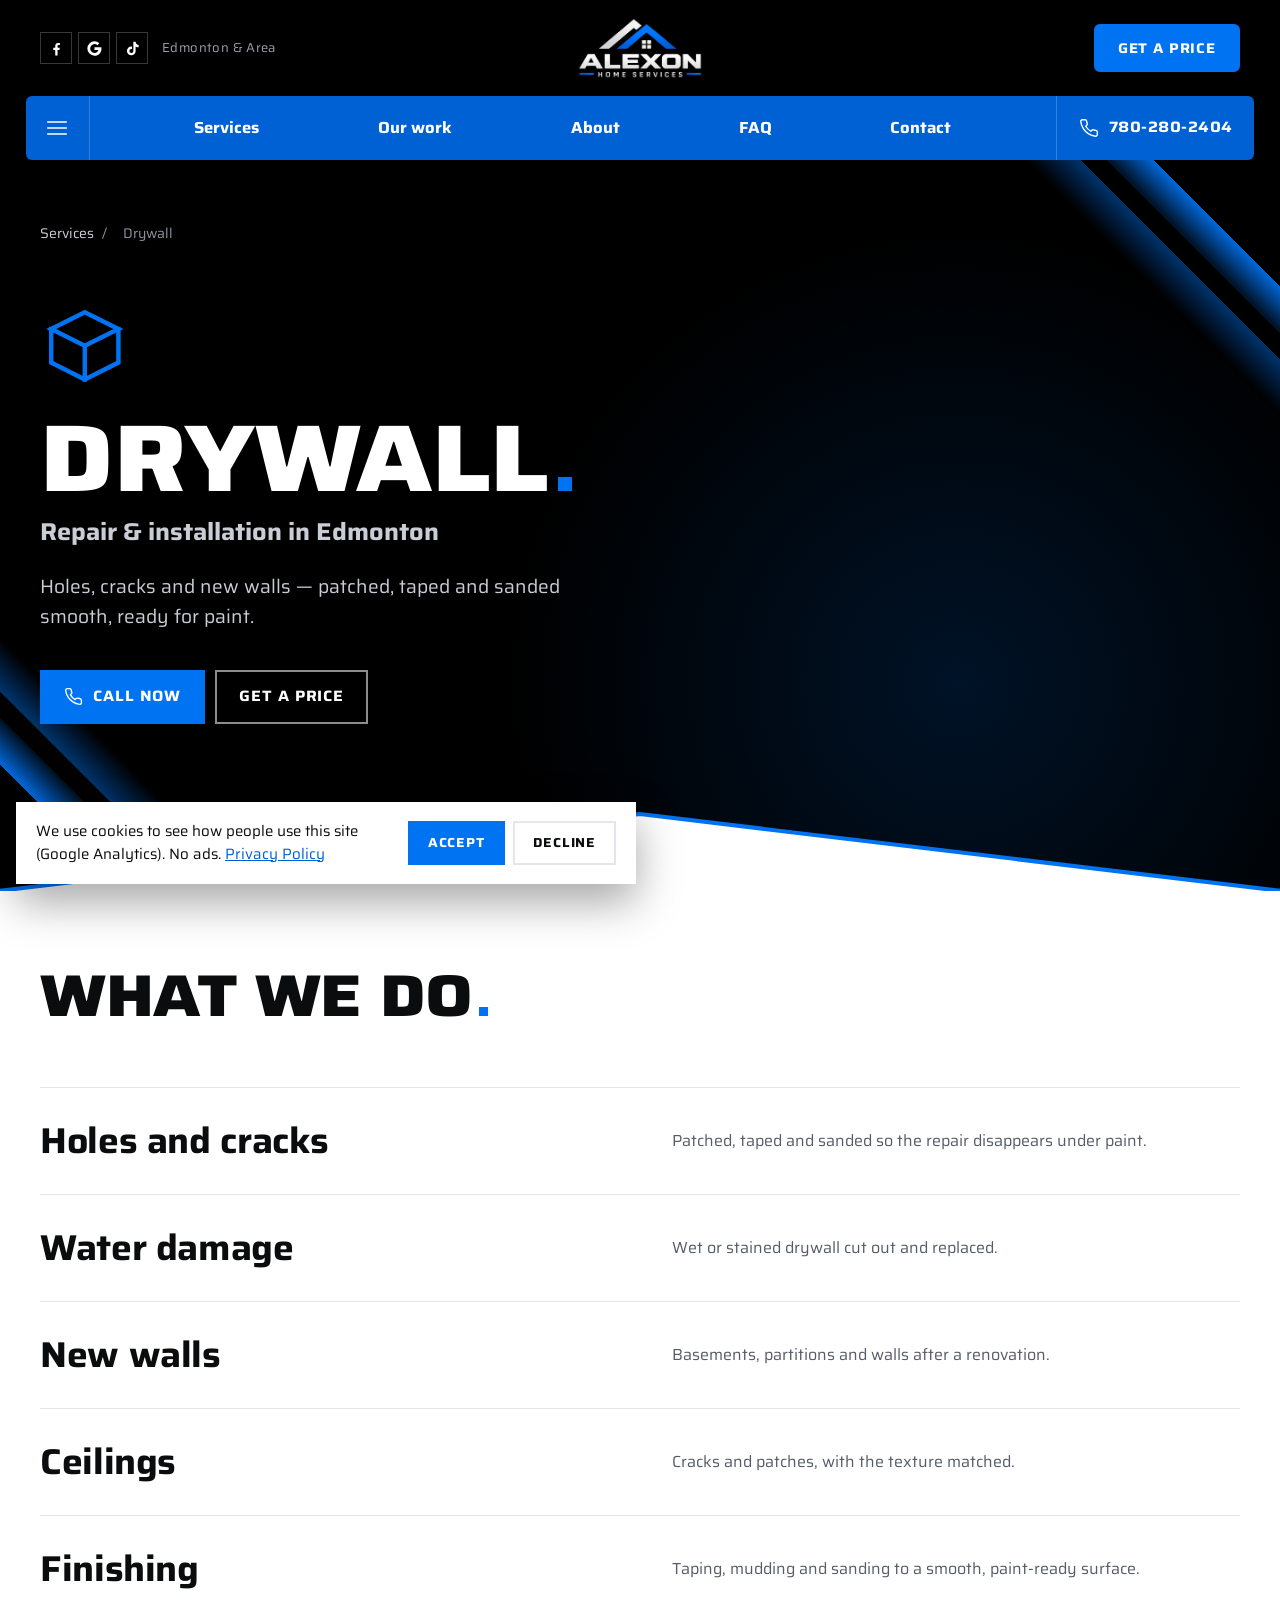
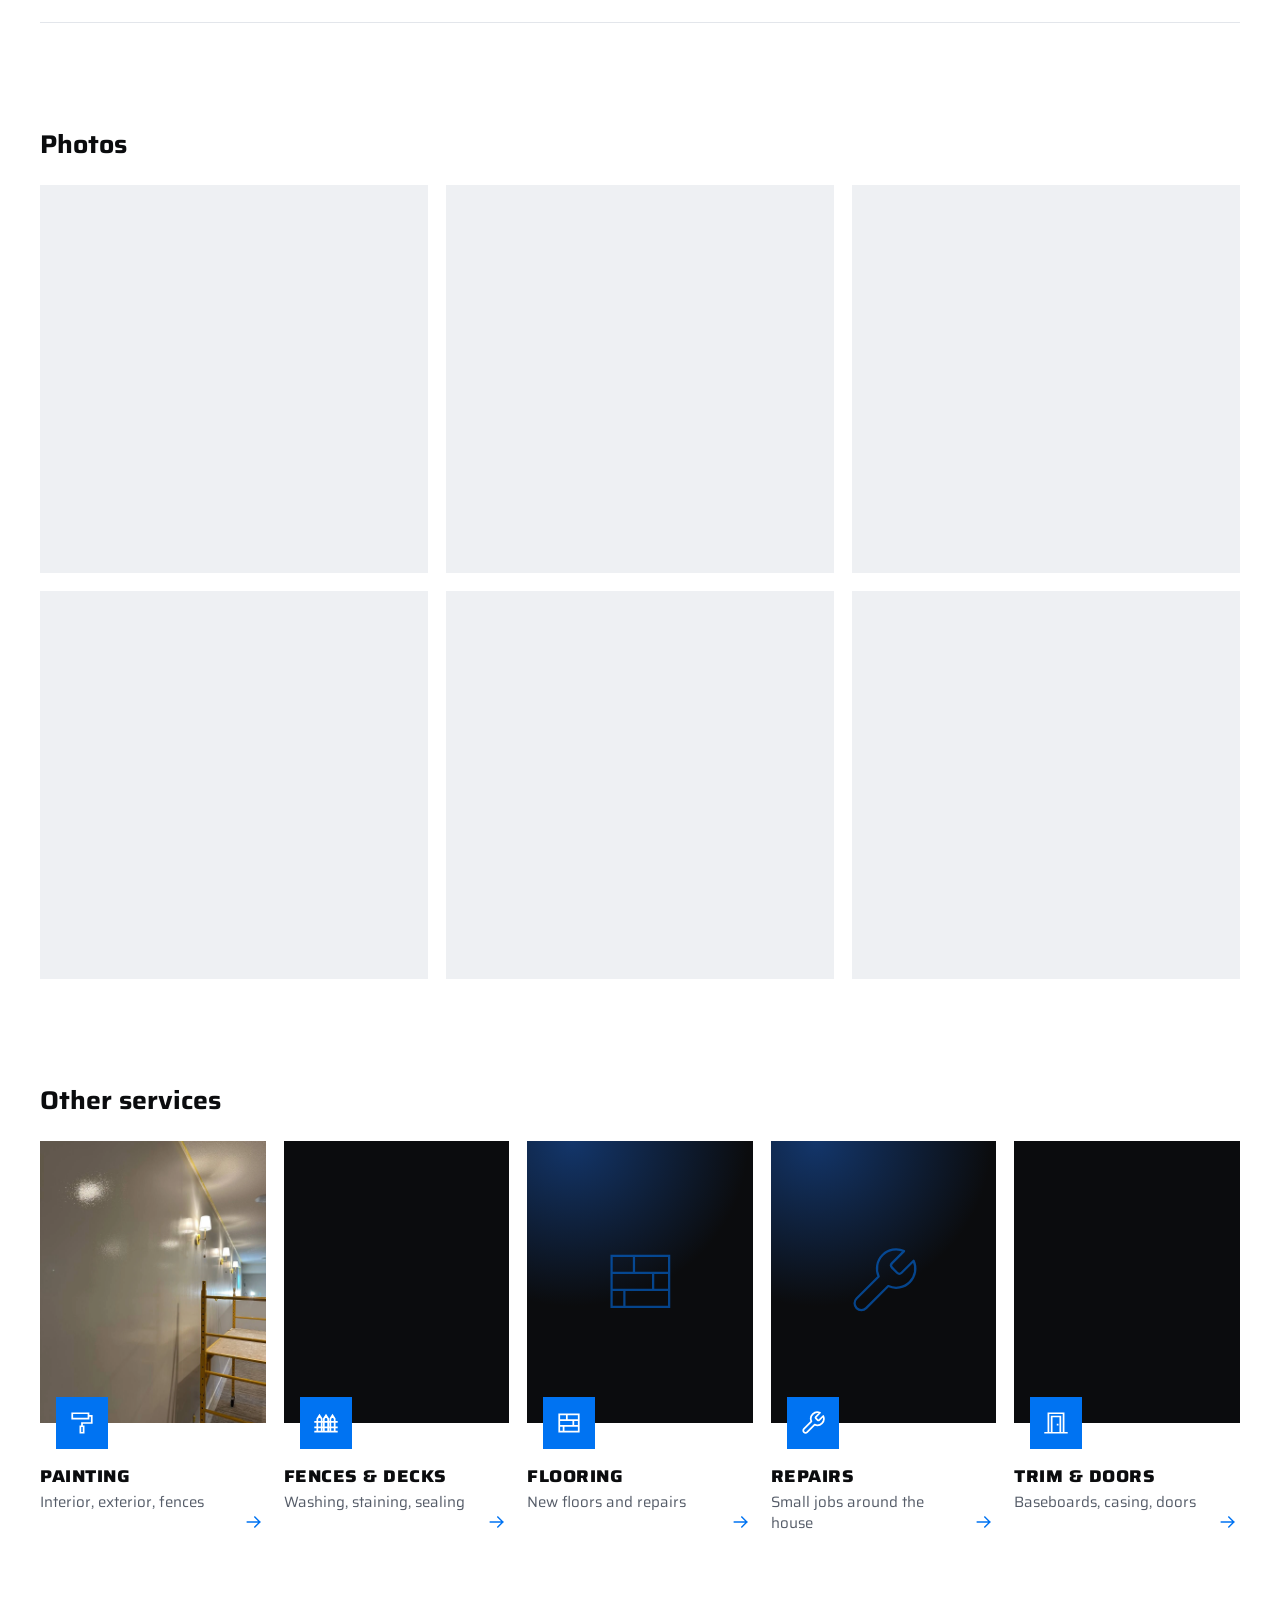
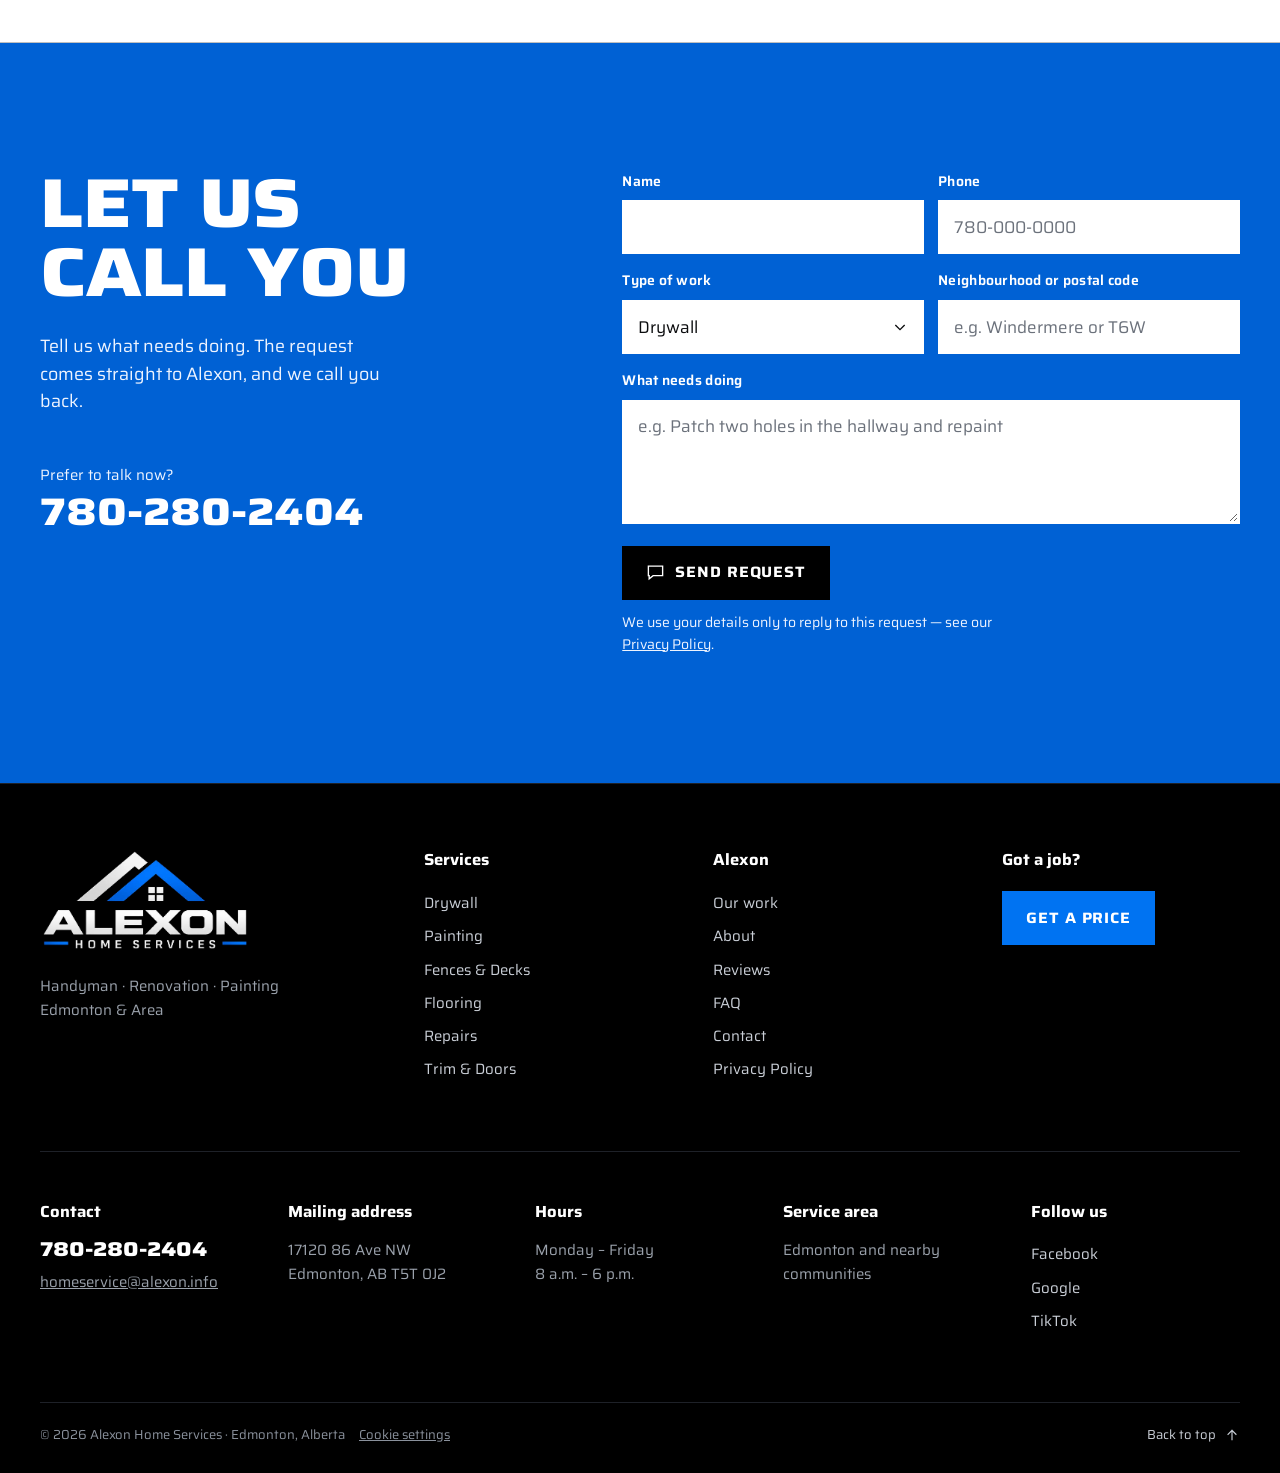
==== commit c1b28e90: "Header and phone menu: Google, Instagram and TikTok squares next to Facebook, same admin links as th" ====
--- a/drywall.html
+++ b/drywall.html
@@ -23,7 +23,7 @@
 <link rel="preconnect" href="https://fonts.googleapis.com">
 <link rel="preconnect" href="https://fonts.gstatic.com" crossorigin>
 <link href="https://fonts.googleapis.com/css2?family=Saira:wdth,wght@100..125,400..800&display=swap" rel="stylesheet">
-<link rel="stylesheet" href="style.css?v=48">
+<link rel="stylesheet" href="style.css?v=49">
 <script>(function(d){d.classList.add('js');/* lock 1% of screen height once, so in-app browser bars don't make the page jump */var w=0;function f(){if(innerWidth!==w||matchMedia('(hover:hover)').matches){w=innerWidth;d.style.setProperty('--vh1',innerHeight/100+'px')}}f();addEventListener('resize',f)})(document.documentElement)</script>
 <script type="application/ld+json">[{"@context":"https://schema.org","@type":"Service","name":"Drywall Repair & Installation in Edmonton","serviceType":"Drywall","description":"Holes, cracks and new walls — patched, taped and sanded smooth, ready for paint.","url":"https://arikpromax.github.io/tubass/drywall.html","areaServed":{"@type":"City","name":"Edmonton"},"provider":{"@type":"HomeAndConstructionBusiness","@id":"https://arikpromax.github.io/tubass/#business","name":"Alexon Home Services","telephone":"+1-780-280-2404","url":"https://arikpromax.github.io/tubass/"}},{"@context":"https://schema.org","@type":"BreadcrumbList","itemListElement":[{"@type":"ListItem","position":1,"name":"Home","item":"https://arikpromax.github.io/tubass/"},{"@type":"ListItem","position":2,"name":"Drywall","item":"https://arikpromax.github.io/tubass/drywall.html"}]}]</script>
 </head>
@@ -54,6 +54,9 @@
   <symbol id="i-pin" viewBox="0 0 24 24"><path d="M12 21s-7-6.2-7-11.5a7 7 0 0 1 14 0C19 14.8 12 21 12 21z M12 12a2.5 2.5 0 1 0 0-5 2.5 2.5 0 0 0 0 5z"/></symbol>
   <symbol id="i-clock" viewBox="0 0 24 24"><path d="M12 21a9 9 0 1 0 0-18 9 9 0 0 0 0 18z M12 7v5l3.5 2"/></symbol>
   <symbol id="i-mail" viewBox="0 0 24 24"><path d="M3 5h18v14H3z M3 6l9 7 9-7"/></symbol>
+  <symbol id="i-g" viewBox="0 0 24 24"><path d="M21.6 10.2H12v3.9h5.5c-.5 2.5-2.6 4.1-5.5 4.1a6.2 6.2 0 1 1 4.1-10.9l2.8-2.8A10.1 10.1 0 0 0 12 1.9a10.1 10.1 0 1 0 0 20.2c5.8 0 9.8-4.1 9.8-9.9 0-.7-.1-1.4-.2-2z"/></symbol>
+  <symbol id="i-ig" viewBox="0 0 24 24"><path stroke-linejoin="round" d="M7.5 3h9A4.5 4.5 0 0 1 21 7.5v9a4.5 4.5 0 0 1-4.5 4.5h-9A4.5 4.5 0 0 1 3 16.5v-9A4.5 4.5 0 0 1 7.5 3z M12 16a4 4 0 1 0 0-8 4 4 0 0 0 0 8z M17.3 6.7h.01"/></symbol>
+  <symbol id="i-tt" viewBox="0 0 24 24"><path d="M16.3 2.5c.4 2.6 2 4.3 4.4 4.5v3.3a8 8 0 0 1-4.3-1.3v6.4a6.1 6.1 0 1 1-6.1-6.1c.3 0 .7 0 1 .1v3.4a2.8 2.8 0 1 0 1.9 2.6V2.5z"/></symbol>
   <symbol id="i-menu" viewBox="0 0 24 24"><path d="M3 6h18 M3 12h18 M3 18h18"/></symbol>
   <symbol id="i-up" viewBox="0 0 24 24"><path d="M12 19V5 M6 11l6-6 6 6"/></symbol>
   <symbol id="i-help" viewBox="0 0 24 24"><path d="M4 13v-1a8 8 0 0 1 16 0v1 M3 13h4v6H3z M17 13h4v6h-4z M19 19v1a2 2 0 0 1-2 2h-4"/></symbol>
@@ -65,6 +68,9 @@
     <div class="hd__side">
       <div class="social">
         <a class="social__a" data-link="facebook" data-show="facebook" href="https://www.facebook.com/share/1EPT72c4Zw/" target="_blank" rel="noopener" aria-label="Alexon on Facebook"><svg class="ic ic--fill"><use href="#i-fb"/></svg></a>
+        <a class="social__a" data-link="google" data-show="google" href="https://www.google.com/maps/place/?q=place_id:ChIJ1fs41k0hoFMRNJAfr6FTTXo" target="_blank" rel="noopener" aria-label="Alexon on Google"><svg class="ic ic--fill"><use href="#i-g"/></svg></a>
+        <a class="social__a" data-link="instagram" data-show="instagram" href="#" target="_blank" rel="noopener" aria-label="Alexon on Instagram" hidden><svg class="ic"><use href="#i-ig"/></svg></a>
+        <a class="social__a" data-link="tiktok" data-show="tiktok" href="https://www.tiktok.com/@alexonyeg" target="_blank" rel="noopener" aria-label="Alexon on TikTok"><svg class="ic ic--fill"><use href="#i-tt"/></svg></a>
       </div>
       <span class="hd__where" data-txt="area">Edmonton &amp; Area</span>
     </div>
@@ -149,6 +155,9 @@
     </div>
     <div class="social mnav__social">
       <a class="social__a" data-link="facebook" data-show="facebook" href="https://www.facebook.com/share/1EPT72c4Zw/" target="_blank" rel="noopener" aria-label="Alexon on Facebook"><svg class="ic ic--fill"><use href="#i-fb"/></svg></a>
+      <a class="social__a" data-link="google" data-show="google" href="https://www.google.com/maps/place/?q=place_id:ChIJ1fs41k0hoFMRNJAfr6FTTXo" target="_blank" rel="noopener" aria-label="Alexon on Google"><svg class="ic ic--fill"><use href="#i-g"/></svg></a>
+      <a class="social__a" data-link="instagram" data-show="instagram" href="#" target="_blank" rel="noopener" aria-label="Alexon on Instagram" hidden><svg class="ic"><use href="#i-ig"/></svg></a>
+      <a class="social__a" data-link="tiktok" data-show="tiktok" href="https://www.tiktok.com/@alexonyeg" target="_blank" rel="noopener" aria-label="Alexon on TikTok"><svg class="ic ic--fill"><use href="#i-tt"/></svg></a>
     </div>
     <div class="mnav__foot">
       <a class="btn btn--blue" href="tel:+17802802404"><svg class="ic"><use href="#i-phone"/></svg>Call <span data-txt="phone">780-280-2404</span></a>
@@ -314,7 +323,7 @@
         <a data-link="facebook" data-show="facebook" href="https://www.facebook.com/share/1EPT72c4Zw/" target="_blank" rel="noopener">Facebook</a>
         <a data-link="google" data-show="google" data-label="Google" href="https://www.google.com/maps/place/?q=place_id:ChIJ1fs41k0hoFMRNJAfr6FTTXo" target="_blank" rel="noopener">Google</a>
         <a data-link="instagram" data-show="instagram" data-label="Instagram" href="#" target="_blank" rel="noopener" hidden>Instagram</a>
-        <a data-link="tiktok" data-show="tiktok" data-label="TikTok" href="#" target="_blank" rel="noopener" hidden>TikTok</a>
+        <a data-link="tiktok" data-show="tiktok" data-label="TikTok" href="https://www.tiktok.com/@alexonyeg" target="_blank" rel="noopener">TikTok</a>
       </div>
     </div>
     <div class="foot__bottom">
@@ -335,7 +344,7 @@
   <button class="lb__btn lb__next" type="button" aria-label="Next photo"><svg class="ic"><use href="#i-next"/></svg></button>
 </dialog>
 
-<script src="platform.js?v=48"></script>
-<script src="script.js?v=48"></script>
+<script src="platform.js?v=49"></script>
+<script src="script.js?v=49"></script>
 </body>
 </html>
